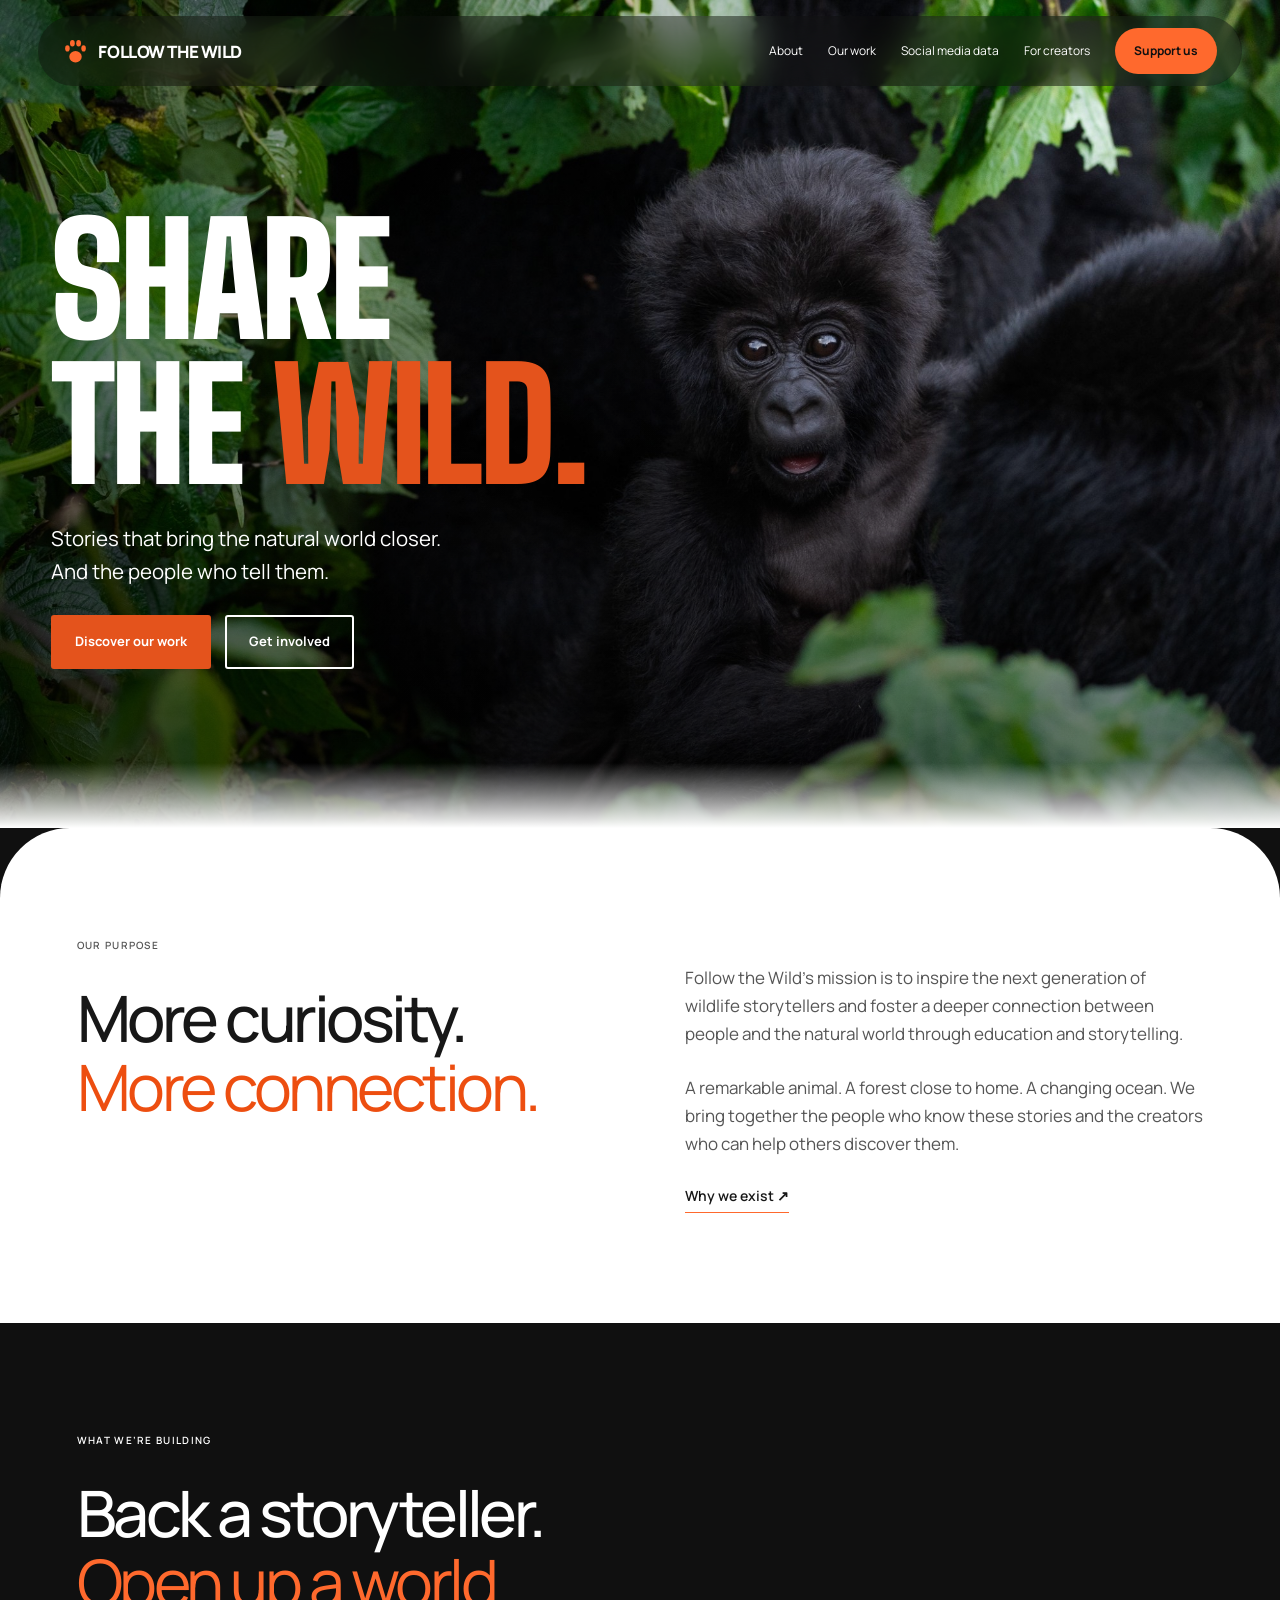
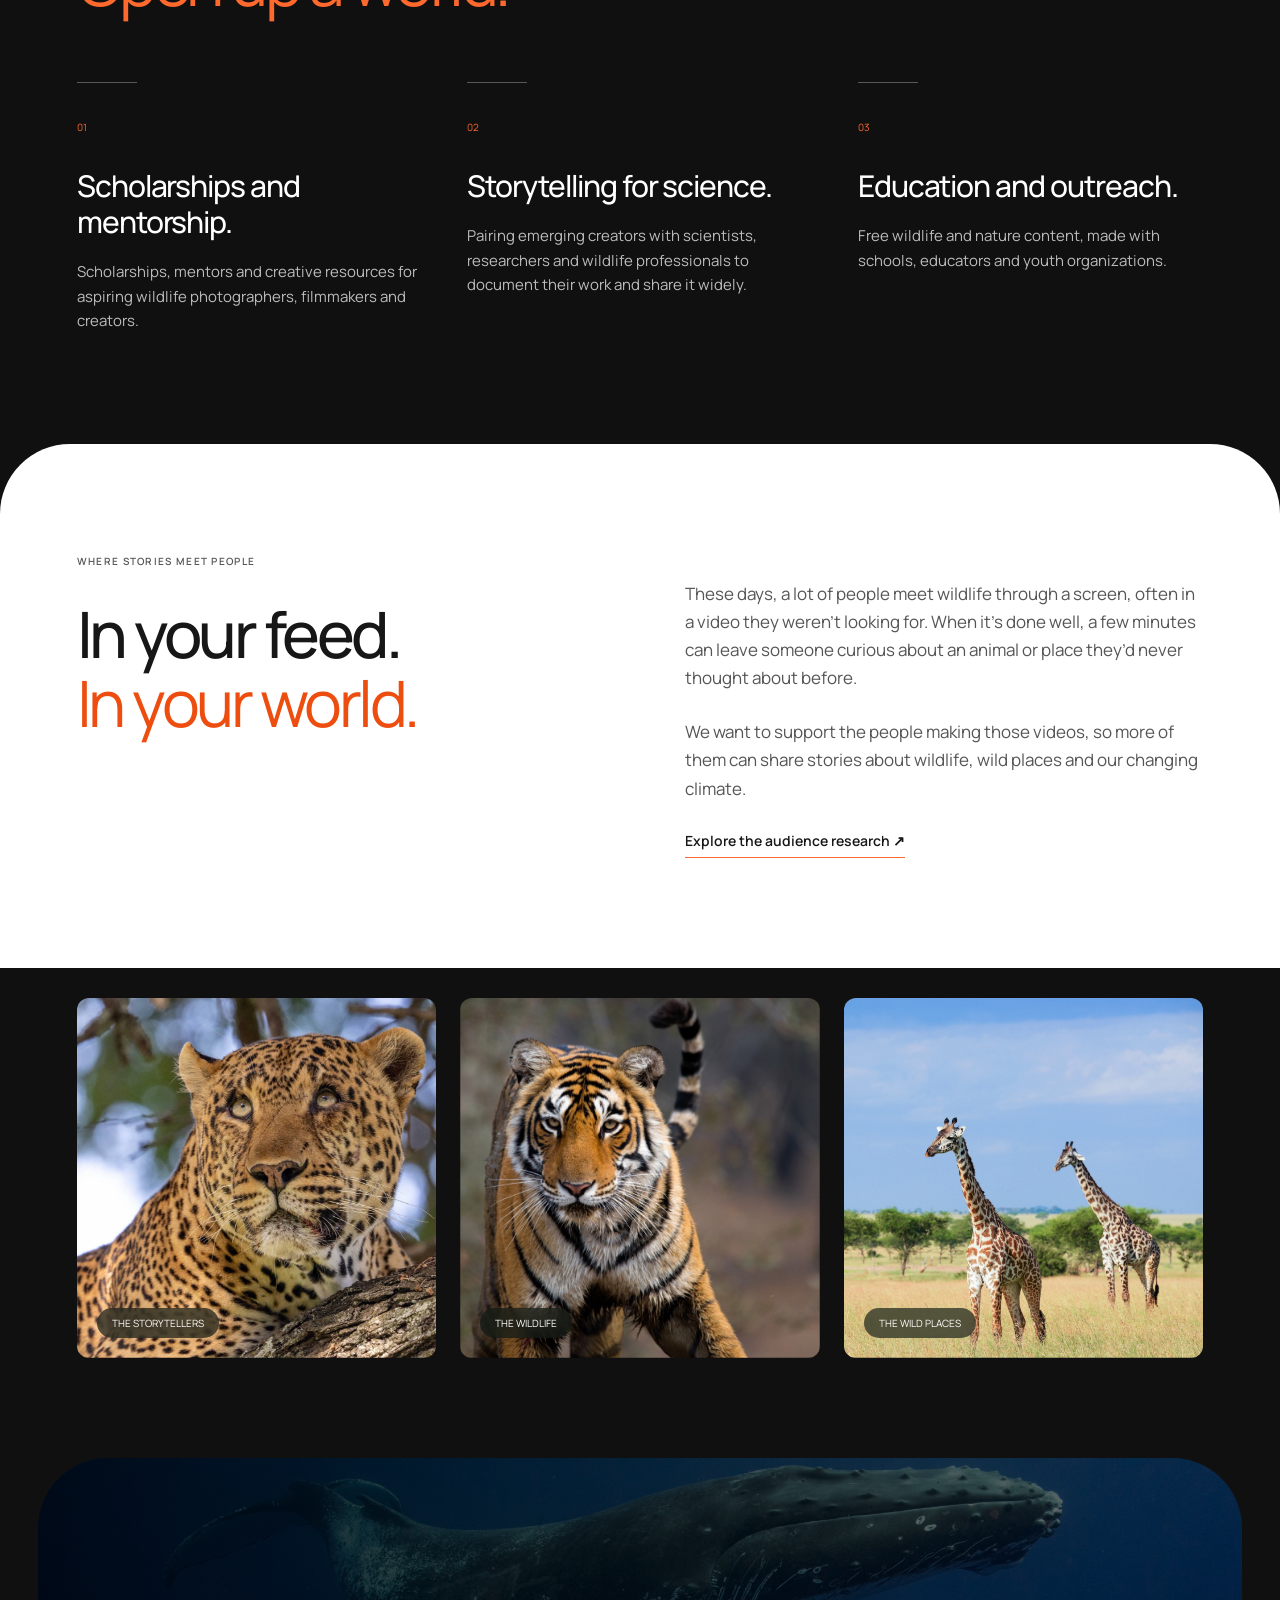
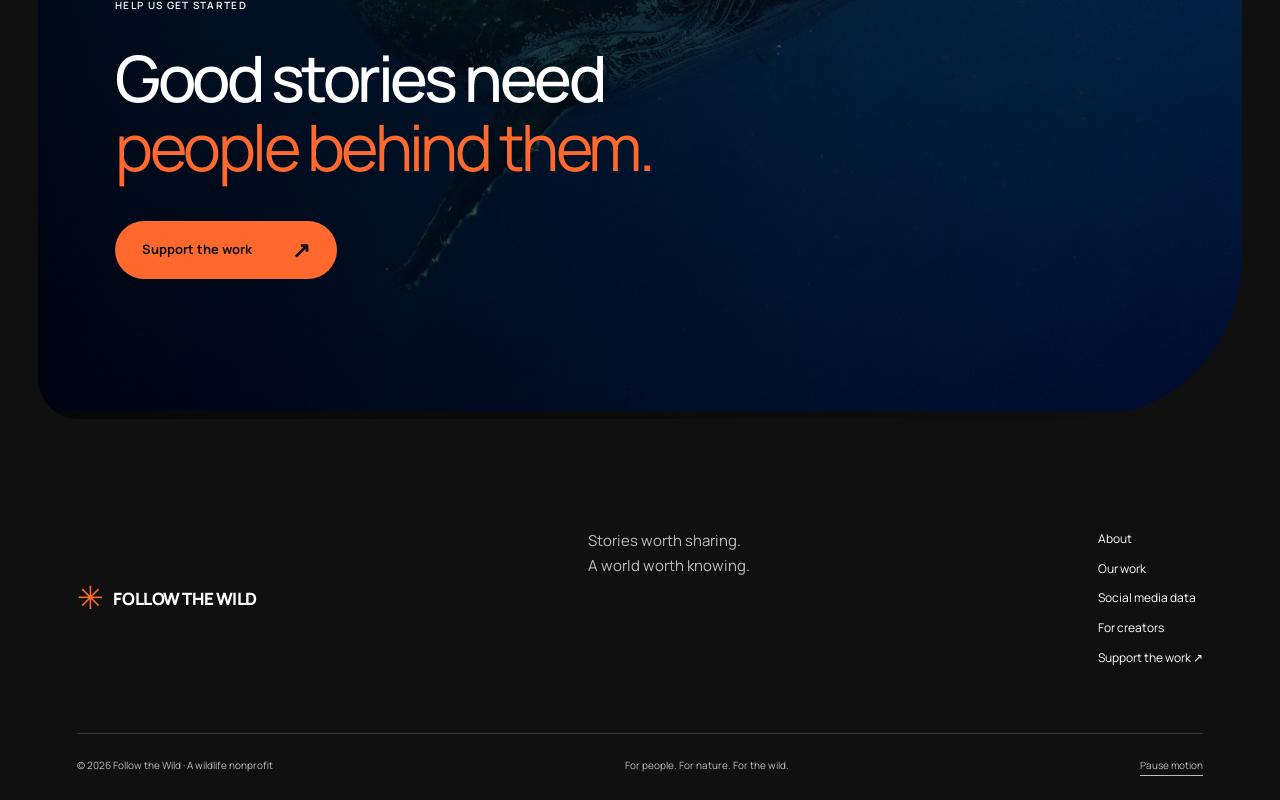
==== index.html @ 8eafb232 "Leopard for The Storytellers on the home page Co-Authored-By: Claude Opus 5.5 <noreply@anthropic.com" ====
<!doctype html>
<html lang="en"><head><meta charset="utf-8"><meta name="viewport" content="width=device-width, initial-scale=1"><title>Wildlife, nature & storytelling · Follow the Wild</title><meta name="description" content="Inspiring the next generation of wildlife storytellers through scholarships, mentorship and free wildlife education."><meta property="og:title" content="Wildlife, nature & storytelling · Follow the Wild"><meta property="og:description" content="Inspiring the next generation of wildlife storytellers through scholarships, mentorship and free wildlife education."><meta property="og:image" content="https://followthewild.org/assets/share.jpg"><meta name="theme-color" content="#101b16"><link rel="canonical" href="https://followthewild.org/"><link rel="preconnect" href="https://fonts.googleapis.com"><link rel="preconnect" href="https://fonts.gstatic.com" crossorigin><link href="https://fonts.googleapis.com/css2?family=Manrope:wght@400;500;600;700;800&display=swap" rel="stylesheet"><link rel="stylesheet" href="assets/site.87edfcbe4a2d.css"><link rel="stylesheet" href="assets/organic.5506cccc4132.css"><script src="assets/site.c8171e35bf1b.js" defer></script><link rel="stylesheet" href="https://fonts.googleapis.com/css2?family=Big+Shoulders+Display:wght@900&display=swap"></head>
<body><a class="skip" href="#main">Skip to content</a><header class="site-nav"><a class="brand" href="index.html?release=20261113-1"><svg class="brand-paw" viewBox="0 0 24 28" aria-hidden="true"><g fill="currentColor"><ellipse cx="12" cy="19" rx="6" ry="5.5"/><ellipse cx="4.2" cy="11" rx="2.2" ry="3"/><ellipse cx="9" cy="6" rx="2.3" ry="3.2"/><ellipse cx="15" cy="6" rx="2.3" ry="3.2"/><ellipse cx="19.8" cy="11" rx="2.2" ry="3"/></g></svg> FOLLOW THE WILD</a><nav aria-label="Main navigation"><a href="about.html?release=20261113-1">About</a><a href="programs.html?release=20261113-1">Our work</a><a href="why-it-matters.html?release=20261113-1">Social media data</a><a class="creator-nav" href="get-involved.html?release=20261113-1">For creators</a><a class="button small" href="support.html?release=20261113-1">Support us</a></nav><button class="menu-toggle" aria-expanded="false" aria-controls="mobile-nav">Menu +</button></header><nav id="mobile-nav" class="mobile-nav" aria-label="Mobile navigation" hidden><a href="about.html?release=20261113-1">About</a><a href="programs.html?release=20261113-1">Our work</a><a href="why-it-matters.html?release=20261113-1">Social media data</a><a href="get-involved.html?release=20261113-1">For creators</a><a href="support.html?release=20261113-1">Support us</a></nav><main id="main"><section class="hero reference-hero"><img class="hero-image" src="assets/photos/baby-gorilla.jpg" alt="A young mountain gorilla looking out from the leaves" fetchpriority="high"><div class="hero-content wrap"><h1 aria-label="Follow the Wild"><span class="verb-slot" aria-hidden="true"><span id="hero-verb">Follow</span></span><span class="wild-word" aria-hidden="true"><span class="hero-the">The</span> Wild.</span></h1><div class="hero-bottom"><p>Stories that bring the natural world closer.<br>And the people who tell them.</p><a class="button" href="programs.html?release=20261113-1">Discover our work</a><a class="button hero-secondary" href="get-involved.html?release=20261113-1">Get involved</a></div></div><div class="hero-index" aria-hidden="true"><span id="verb-number">01</span> / 04</div></section><section class="section light" id="the-idea"><div class="wrap two-col"><div><p class="eyebrow">Our purpose</p><h2 class="reveal">More curiosity.<br><em>More connection.</em></h2></div><div><p class="body-copy">Follow the Wild’s mission is to inspire the next generation of wildlife storytellers and foster a deeper connection between people and the natural world through education and storytelling.</p><p class="body-copy">A remarkable animal. A forest close to home. A changing ocean. We bring together the people who know these stories and the creators who can help others discover them.</p><a class="text-link" href="about.html?release=20261113-1">Why we exist ↗</a></div></div></section><section class="section "><div class="wrap"><p class="eyebrow">What we’re building</p><h2 class="reveal">Back a storyteller.<br><em>Open up a world.</em></h2><div class="steps"><article class="reveal"><span>01</span><h3>Scholarships and mentorship.</h3><p>Scholarships, mentors and creative resources for aspiring wildlife photographers, filmmakers and creators.</p></article><article class="reveal"><span>02</span><h3>Storytelling for science.</h3><p>Pairing emerging creators with scientists, researchers and wildlife professionals to document their work and share it widely.</p></article><article class="reveal"><span>03</span><h3>Education and outreach.</h3><p>Free wildlife and nature content, made with schools, educators and youth organizations.</p></article></div></div></section><section class="section light"><div class="wrap two-col"><div><p class="eyebrow">Where stories meet people</p><h2 class="reveal">In your feed.<br><em>In your world.</em></h2></div><div><p class="body-copy">These days, a lot of people meet wildlife through a screen, often in a video they weren’t looking for. When it’s done well, a few minutes can leave someone curious about an animal or place they’d never thought about before.</p><p class="body-copy">We want to support the people making those videos, so more of them can share stories about wildlife, wild places and our changing climate.</p><a class="text-link" href="why-it-matters.html?release=20261113-1">Explore the audience research ↗</a></div></div></section><section class="photo-strip" aria-label="Stories from the natural world"><figure><img style="object-position:55% 32%" src="assets/photos/leopard-tree.jpg" alt="A leopard resting in a tree, looking up" loading="lazy"><figcaption>THE STORYTELLERS</figcaption></figure><figure><img style="object-position:35% 40%" src="assets/photos/tiger-stare.jpg" alt="A tiger walking straight toward the camera" loading="lazy"><figcaption>THE WILDLIFE</figcaption></figure><figure><img style="object-position:50% 62%" src="assets/photos/giraffes-savanna.jpg" alt="Three giraffes standing in tall savanna grass" loading="lazy"><figcaption>THE WILD PLACES</figcaption></figure></section><section class="closing"><img src="assets/photos/humpback-dive.jpg" alt="A humpback whale beneath the surface" loading="lazy"><div class="wrap"><p class="eyebrow">Help us get started</p><h2 class="reveal">Good stories need<br><em>people behind them.</em></h2><a class="button" href="support.html?release=20261113-1">Support the work <span>↗</span></a></div></section></main><footer><div class="footer-top"><a class="brand" href="index.html?release=20261113-1"><span class="brand-symbol">✳</span> FOLLOW THE WILD</a><p>Stories worth sharing.<br>A world worth knowing.</p><div class="footer-links"><a href="about.html?release=20261113-1">About</a><a href="programs.html?release=20261113-1">Our work</a><a href="why-it-matters.html?release=20261113-1">Social media data</a><a href="get-involved.html?release=20261113-1">For creators</a><a href="support.html?release=20261113-1">Support the work ↗</a></div></div><div class="footer-base"><span>© 2026 Follow the Wild · A wildlife nonprofit</span><span>For people. For nature. For the wild.</span><button id="motion-toggle" aria-pressed="false">Pause motion</button></div></footer></body></html>
---- assets/site.87edfcbe4a2d.css ----
:root{--bg:#101b16;
  --panel:#17271f;
  --ink:#eff0e8;
  --muted:#abb8ad;
  --orange:#ff692d;
  --paper:#e9ede4;
  --dark:#17251c;
  --rule:rgba(225,235,219,.18);
  --display:'Big Shoulders Display',Impact,'Arial Narrow',sans-serif;
  --body:'Public Sans',Arial,sans-serif;
  --mono:'IBM Plex Mono',monospace;
  color-scheme:dark}
*{box-sizing:border-box}
html{scroll-behavior:smooth;
  scroll-padding-top:100px}
body{margin:0;
  background:var(--bg);
  color:var(--ink);
  font:400 16px/1.65 var(--body);
  overflow-x:hidden}
a{color:inherit;
  text-decoration:none}
button,input,textarea{font:inherit}
button,a,input,textarea,summary{-webkit-tap-highlight-color:transparent}
button{cursor:pointer}
button:focus-visible,a:focus-visible,input:focus-visible,textarea:focus-visible,summary:focus-visible{outline:3px solid var(--orange);
  outline-offset:5px}
img{display:block;
  max-width:100%;
  object-fit:cover}
h1,h2,h3,p,figure{margin:0}
h1,h2,h3{font-family:var(--display);
  font-weight:800;
  line-height:.96;
  text-transform:uppercase}
h1{font-size:clamp(72px,9vw,144px);
  letter-spacing:-.025em}
h2{font-size:clamp(46px,5.9vw,88px);
  letter-spacing:-.025em}
h3{font-size:32px;
  line-height:1.05}
em{font-style:normal;
  color:var(--orange)}
[hidden]{display:none!important}
.wrap{width:min(1440px,100%);
  padding:0 6vw;
  margin:auto}
.eyebrow{font:500 11px/1.5 var(--mono);
  text-transform:uppercase;
  letter-spacing:.15em;
  margin-bottom:30px}
.button{display:inline-flex;
  align-items:center;
  justify-content:space-between;
  gap:40px;
  padding:17px 24px;
  background:var(--orange);
  color:#101b16;
  font-size:13px;
  font-weight:700;
  border:1px solid transparent;
  transition:background .2s,transform .2s}
.button:hover{background:#ff8a59;
  transform:translateY(-3px)}
.button span{font-size:22px;
  line-height:1}
.button.small{padding:12px 18px;
  font-size:12px;
  gap:24px}
.text-link{display:inline-block;
  padding-bottom:5px;
  border-bottom:1px solid var(--orange);
  font-weight:600;
  font-size:14px;
  margin-top:26px}
.skip{position:fixed;
  top:-100px;
  left:20px;
  z-index:101;
  padding:12px;
  background:var(--orange);
  color:var(--bg)}
.skip:focus{top:10px}
.site-nav{height:88px;
  padding:0 4vw;
  position:fixed;
  top:0;
  left:0;
  right:0;
  z-index:50;
  display:flex;
  align-items:center;
  justify-content:space-between;
  border-bottom:1px solid rgba(255,255,255,.18);
  transition:background .3s;
  backdrop-filter:blur(6px);
  background:rgba(9,17,12,.25)}
.site-nav.scrolled{background:rgba(16,27,22,.95)}
.brand{display:flex;
  align-items:center;
  gap:10px;
  font:800 24px/1 var(--display);
  letter-spacing:.01em;
  white-space:nowrap}
.brand-symbol{font:40px/1 Arial;
  color:var(--orange)}
.site-nav nav{display:flex;
  align-items:center;
  gap:34px}
.site-nav nav>a:not(.button){font-size:12px}
.site-nav a[aria-current]{color:var(--orange)}
.menu-toggle{display:none;
  color:var(--ink);
  background:none;
  border:1px solid var(--rule);
  padding:9px 14px}
.mobile-nav{position:fixed;
  inset:80px 0 0;
  z-index:49;
  padding:40px 6vw;
  background:var(--bg)}
.mobile-nav a{display:block;
  font:800 40px/1.5 var(--display);
  border-bottom:1px solid var(--rule)}
.hero{height:min(960px,100svh);
  min-height:720px;
  position:relative;
  isolation:isolate;
  background:#142218;
  overflow:hidden}
.hero-image{position:absolute;
  inset:0;
  width:100%;
  height:100%;
  z-index:-3}
.hero .hero-image{object-position:70% 40%;
  animation:kenburns 22s ease-in-out infinite alternate;
  filter:brightness(.75)}
.hero:after,.page-hero:after{content:'';
  position:absolute;
  inset:0;
  z-index:-2;
  background:linear-gradient(90deg,rgba(9,21,14,.88),rgba(9,21,14,.2) 78%),linear-gradient(0deg,rgba(9,21,14,.55),transparent 60%)}
.hero-content{height:100%;
  display:flex;
  flex-direction:column;
  justify-content:flex-end;
  padding-top:140px;
  padding-bottom:32px}
.hero .eyebrow{margin-bottom:16px;
  font-size:10px}
.live-dot{display:inline-block;
  width:6px;
  height:6px;
  border-radius:50%;
  background:var(--orange);
  margin-right:8px;
  box-shadow:0 0 16px var(--orange);
  animation:pulse 2s infinite}
.hero h1{font-size:clamp(88px,13.5vw,210px);
  line-height:.85;
  letter-spacing:-.025em;
  margin:10px 0 34px}
.verb-slot{height:.93em;
  display:block;
  overflow:hidden}
.verb-slot>span{display:inline-block;
  transition:transform .45s cubic-bezier(.7,0,.25,1),opacity .4s;
  transform:translateY(0);
  opacity:1}
.verb-slot>span.out{transform:translateY(-105%);
  opacity:0}
.verb-slot>span.enter{transition:none;
  transform:translateY(105%);
  opacity:0}
.wild-word{display:block;
  color:var(--orange)}
.hero-bottom{display:flex;
  align-items:center;
  justify-content:space-between;
  gap:30px;
  max-width:980px}
.hero-bottom p{font-size:16px;
  line-height:1.6}
.hero-caption{display:flex;
  justify-content:space-between;
  padding-top:38px;
  margin-top:34px;
  border-top:1px solid var(--rule);
  font:10px/1.5 var(--mono);
  letter-spacing:.08em}
.hero-index{position:absolute;
  right:4vw;
  top:50%;
  font:11px var(--mono);
  writing-mode:vertical-rl;
  letter-spacing:.1em}
.hero-index span{color:var(--orange)}
.hero-lines{position:absolute;
  inset:0 4vw;
  border-inline:1px solid rgba(255,255,255,.07);
  z-index:-1;
  pointer-events:none}
.ticker{background:var(--orange);
  color:var(--bg);
  overflow:hidden;
  padding:14px 0;
  font:800 26px/1 var(--display);
  letter-spacing:.03em}
.ticker>div{display:flex;
  width:max-content;
  white-space:pre;
  animation:marquee 45s linear infinite}
.ticker i{font:24px/1 Arial;
  padding:0 32px}
.section{padding:115px 0}
.light{background:var(--paper);
  color:var(--dark)}
.light .eyebrow{color:#61705f}
.light em{color:#b93e0d}
.manifesto h2{max-width:1020px}
.offset-copy{margin:42px 0 0 45%;
  max-width:650px}
.offset-copy p+p{margin-top:20px}
.two-col{display:grid;
  grid-template-columns:1fr 1fr;
  gap:7vw;
  align-items:start}
.body-copy{margin-top:26px;
  max-width:560px;
  color:var(--muted);
  font-size:17px}
.light .body-copy{color:#53634e}
.section-top{display:grid;
  grid-template-columns:1.1fr .9fr;
  gap:8vw;
  align-items:center}
.stat-teaser{border-top:1px solid #bec9b7;
  padding-top:30px}
.stat-teaser strong{font:800 clamp(110px,14vw,200px)/1 var(--display);
  color:#b93e0d}
.stat-teaser .unit{font-size:.5em;
  vertical-align:top}
.stat-teaser p{font-size:20px}
.source-label{display:block;
  font:10px/1.6 var(--mono);
  margin-top:14px;
  opacity:.8}
.network{position:relative;
  aspect-ratio:600/440;
  align-self:center;
  margin:25px -15px}
.network svg{width:100%;
  height:100%}
.network-lines path{fill:none;
  stroke:var(--orange);
  stroke-width:1;
  stroke-dasharray:8 8;
  opacity:.5;
  animation:flow 30s linear infinite}
.orbit{fill:none;
  stroke:var(--rule);
  stroke-dasharray:3 8;
  transform-origin:center;
  animation:spin 75s linear infinite}
.orbit.second{animation-direction:reverse}
.node{position:absolute;
  background:var(--bg);
  border:1px solid #50604c;
  padding:9px 12px;
  font:9px var(--mono);
  letter-spacing:.05em;
  transform:translate(-50%,-50%);
  white-space:nowrap}
.n1{top:20%;
  left:18%}
.n2{top:16%;
  left:80%}
.n3{top:73%;
  left:87%}
.n4{top:77%;
  left:16%}
.node.center{top:50%;
  left:50%;
  width:100px;
  height:100px;
  border-radius:50%;
  display:flex;
  flex-direction:column;
  align-items:center;
  justify-content:center;
  background:var(--orange);
  border:0;
  color:var(--bg);
  font:800 25px/.9 var(--display);
  box-shadow:0 0 70px #ff692d18;
  animation:nodepulse 5s ease-in-out infinite}
.node.center b{font:800 38px/1 var(--display)}
.network-caption{position:absolute;
  bottom:-6%;
  width:100%;
  text-align:center;
  font:10px var(--mono);
  color:var(--muted)}
.photo-strip{display:grid;
  grid-template-columns:1fr 1.3fr 1fr;
  gap:12px;
  padding:0 3vw}
.photo-strip figure{height:420px;
  position:relative;
  overflow:hidden}
.photo-strip img{width:100%;
  height:100%;
  transition:transform 1.2s}
.photo-strip figure:hover img{transform:scale(1.06)}
.photo-strip figcaption{position:absolute;
  bottom:20px;
  left:20px;
  font:10px var(--mono);
  padding:6px 10px;
  background:#101b16a8}
.closing{position:relative;
  isolation:isolate;
  padding:150px 0;
  overflow:hidden}
.closing>img{position:absolute;
  inset:0;
  width:100%;
  height:100%;
  z-index:-2;
  filter:brightness(.45);
  object-position:50% 60%}
.closing:after{content:'';
  position:absolute;
  inset:0;
  background:linear-gradient(90deg,#101b16b0,transparent);
  z-index:-1}
.closing h2{max-width:1000px;
  margin-bottom:40px}
.closing em{color:#ff8757}
.page-hero{position:relative;
  isolation:isolate;
  min-height:650px;
  padding:190px 0 85px;
  overflow:hidden}
.page-hero .hero-image{filter:brightness(.68)}
.page-hero h1{max-width:1100px}
.intro{font-size:19px;
  max-width:590px;
  margin-top:28px;
  color:#e0e6db}
.steps{display:grid;
  grid-template-columns:repeat(3,1fr);
  gap:35px;
  margin-top:65px}
.steps article{border-top:1px solid var(--rule);
  padding-top:24px}
.light .steps article{border-color:#c0cab9}
.steps article>span{font:11px var(--mono);
  color:var(--orange)}
.light .steps article>span{color:#99400e}
.steps h3{margin:30px 0 20px}
.steps p{font-size:15px;
  color:var(--muted)}
.light .steps p{color:#53634e}
.collaboration-list{margin-top:100px}
.collaboration-list article{display:grid;
  grid-template-columns:.2fr 1fr 1fr;
  gap:30px;
  border-top:1px solid var(--rule);
  padding-block:35px;
  align-items:center}
.collaboration-list article>span{font:12px var(--mono);
  color:var(--orange)}
.collaboration-list article p{color:var(--muted);
  font-size:15px}
.join-note{margin-top:35px;
  padding:25px 0;
  border-top:1px solid #bac5b4}
.join-note p{font-size:15px;
  margin-top:10px}
.join-panel{background:#dce3d5;
  padding:35px;
  color:var(--dark)}
.preview-note{font-size:12px;
  margin-top:12px;
  color:#52624a}
.join-panel form{margin-top:25px}
.join-panel label,.join-panel legend{display:block;
  font-size:12px;
  font-weight:600;
  margin-bottom:8px}
.join-panel label>span:not(.chips span),legend span{font-size:10px;
  color:#52624a;
  font-weight:400}
input:not([type=checkbox]),textarea{width:100%;
  background:#eef1e9;
  border:1px solid #b5c1ab;
  border-radius:0;
  padding:12px;
  color:var(--dark);
  margin-bottom:20px;
  font-size:15px}
fieldset{border:0;
  margin:0 0 22px;
  padding:0}
.chips{display:flex;
  flex-wrap:wrap;
  gap:6px}
.chips label{position:relative;
  cursor:pointer;
  margin:0}
.chips input{position:absolute;
  opacity:0}
.chips span{display:block;
  padding:8px 12px;
  border:1px solid #aebba3;
  font-size:11px}
.chips input:checked+span{background:var(--dark);
  color:var(--paper);
  border-color:var(--dark)}
.chips input:focus-visible+span{outline:3px solid var(--orange);
  outline-offset:2px}
#form-status{font-size:13px;
  margin-top:18px}
.faq details{border-top:1px solid var(--rule);
  padding:24px 0}
.faq summary{cursor:pointer;
  font-size:17px;
  list-style:none;
  display:flex;
  justify-content:space-between;
  gap:20px}
.faq summary:after{content:'+';
  color:var(--orange)}
.faq details[open] summary:after{content:'−'}
.faq details p{color:var(--muted);
  font-size:15px;
  padding-top:20px}
.why-hero{padding:190px 0 95px;
  background:radial-gradient(ellipse at 90% 10%,#354329,#101b16 65%);
  position:relative;
  overflow:hidden}
.why-hero h1{max-width:1100px}
.why-hero .intro{max-width:650px}
.why-hero:after{content:'';
  width:500px;
  height:500px;
  border:1px solid #ff692d40;
  border-radius:50%;
  position:absolute;
  right:-180px;
  top:70px;
  box-shadow:0 0 0 80px #ff692d08,0 0 0 160px #ff692d05;
  pointer-events:none}
.chapter{display:flex;
  align-items:center;
  justify-content:space-between;
  border-bottom:1px solid #bfc8b7;
  padding-bottom:20px;
  margin-bottom:45px;
  font:11px var(--mono);
  letter-spacing:.06em}
.chart-layout{display:grid;
  grid-template-columns:.8fr 1.2fr;
  gap:7vw;
  align-items:start}
.chart-layout h2{font-size:clamp(45px,5vw,74px)}
.chart-layout p{margin-top:25px;
  color:#53634e}
.chart-head{font-size:13px;
  font-weight:600;
  margin-bottom:25px}
.chart-sub{font:10px/1.6 var(--mono);
  opacity:.8;
  margin-bottom:28px}
.bar-row{margin-bottom:25px}
.bar-label{display:flex;
  justify-content:space-between;
  align-items:center;
  font-size:13px;
  margin-bottom:8px}
.bar-label b{font:800 26px var(--display)}
.bar-track{background:#cfd8c6;
  height:22px;
  position:relative}
.bar-fill{height:100%;
  width:var(--value);
  background:#bd440f;
  transform-origin:left;
  transition:transform 1.4s cubic-bezier(.16,1,.3,1);
  transition-delay:var(--delay,0s)}
.bar-row:nth-of-type(2) .bar-fill{background:#75806a}
.bar-row:nth-of-type(3) .bar-fill{background:#889779}
.bar-row:nth-of-type(4) .bar-fill{background:#9aaa89}
.chart-axis{display:flex;
  justify-content:space-between;
  font:9px var(--mono);
  margin-top:12px;
  color:#52624a}
.chart-source{border-top:1px solid #bfc8b7;
  padding-top:16px;
  margin-top:24px;
  font:10px/1.8 var(--mono);
  color:#52624a}
.chart-source a{text-decoration:underline;
  text-underline-offset:3px}
.dark-chart .chapter{border-color:var(--rule)}
.dark-chart .chart-layout p{color:var(--muted)}
.line-chart{width:100%;
  height:auto;
  overflow:visible}
.line-chart text{font-family:var(--mono);
  font-size:12px;
  fill:var(--muted)}
.line-chart .value-label{fill:var(--ink);
  font-family:var(--display);
  font-size:28px;
  font-weight:800}
.line-chart .grid{stroke:var(--rule);
  stroke-width:1}
.line-chart .line-path{fill:none;
  stroke:var(--orange);
  stroke-width:4;
  stroke-dasharray:1;
  stroke-dashoffset:0;
  transition:stroke-dashoffset 2s ease}
.line-chart .point{fill:var(--bg);
  stroke:var(--orange);
  stroke-width:3}
.dark-chart .chart-source{color:var(--muted);
  border-color:var(--rule)}
.data-notes{margin-top:40px;
  font-size:12px;
  color:var(--muted)}
.data-notes summary{cursor:pointer;
  color:var(--ink)}
.data-notes table{width:100%;
  border-collapse:collapse;
  margin-top:15px}
.data-notes th,.data-notes td{text-align:left;
  padding:10px 0;
  border-bottom:1px solid var(--rule)}
.evidence-pair{display:grid;
  grid-template-columns:1fr 1fr;
  gap:8vw;
  margin-top:55px}
.evidence-pair article{border-top:1px solid #bfc8b7;
  padding-top:30px}
.evidence-pair strong{font:800 100px/1 var(--display);
  color:#b93e0d}
.evidence-pair h3{font-size:28px;
  margin-top:16px}
.evidence-pair p{font-size:15px;
  color:#53634e;
  margin-top:16px}
.reading{max-width:800px;
  margin:auto}
.reading h2{margin-bottom:30px}
.reading p{color:var(--muted);
  font-size:18px;
  margin-top:20px}
.reading .text-link{color:var(--ink)}
footer{padding:65px 6vw 24px;
  border-top:1px solid var(--rule)}
.footer-top{display:grid;
  grid-template-columns:1fr 1fr auto;
  gap:35px;
  padding-bottom:65px}
.footer-top p{font-size:15px;
  color:var(--muted)}
.footer-links{display:grid;
  gap:10px;
  font-size:12px}
.footer-base{border-top:1px solid var(--rule);
  padding-top:24px;
  display:flex;
  justify-content:space-between;
  gap:20px;
  font:10px var(--mono);
  color:var(--muted)}
#motion-toggle{color:inherit;
  background:none;
  border:0;
  border-bottom:1px solid var(--muted);
  padding:0 0 3px;
  font:inherit}
.motion-on .reveal{opacity:0;
  transform:translateY(35px);
  transition:opacity .8s,transform 1s cubic-bezier(.16,1,.3,1)}
.motion-on .reveal.visible{opacity:1;
  transform:none}
.motion-on .chart:not(.visible) .bar-fill{transform:scaleX(0)}
.motion-on .chart:not(.visible) .line-path{stroke-dashoffset:1}
.motion-paused *{animation-play-state:paused!important;
  transition:none!important}
.motion-paused .reveal{opacity:1!important;
  transform:none!important}
.motion-paused .bar-fill{transform:none!important}
.motion-paused .line-path{stroke-dashoffset:0!important}
@keyframes kenburns{from{transform:scale(1)}
to{transform:scale(1.07)}
}
@keyframes marquee{to{transform:translateX(-50%)}
}
@keyframes pulse{50%{opacity:.5;
  box-shadow:0 0 5px var(--orange)}
}
@keyframes flow{to{stroke-dashoffset:-400}
}
@keyframes spin{to{transform:rotate(360deg)}
}
@keyframes nodepulse{50%{box-shadow:0 0 80px #ff692d40}
}

@media(min-width:1600px){.hero-content{padding-top:160px}
.hero h1{font-size:210px}
.hero{max-height:1100px}
}

@media(max-width:1000px){.site-nav nav{gap:20px}
.brand{font-size:21px}
.wrap{padding-inline:5vw}
.hero h1{font-size:16vw}
.hero{min-height:740px}
.photo-strip figure{height:320px}
.two-col{gap:5vw}
.section{padding:85px 0}
.network .node{font-size:8px}
.node.center{font-size:25px;
  width:80px;
  height:80px}
.n3{left:81%}
.n4{left:20%}
.footer-top{grid-template-columns:1fr 1fr}
.footer-links{grid-column:2;
  grid-row:1/3}
.chart-layout{gap:5vw}
.join-panel{padding:25px}
}

@media(max-width:760px){.site-nav{height:74px;
  padding-inline:5vw}
.site-nav nav{display:none}
.menu-toggle{display:block}
.mobile-nav{top:74px}
.hero{height:90svh;
  min-height:670px;
  max-height:900px}
.hero-content{padding-top:120px;
  padding-bottom:25px}
.hero .hero-image{object-position:65% 50%}
.hero:after{background:linear-gradient(0deg,rgba(9,21,14,.9),rgba(9,21,14,.15) 100%)}
.hero h1{font-size:21vw;
  margin-bottom:30px}
.hero .eyebrow{font-size:9px;
  max-width:250px}
.hero-bottom{display:block}
.hero-bottom p{font-size:14px}
.hero-bottom .button{margin-top:24px}
.hero-caption{padding-top:22px;
  margin-top:28px;
  font-size:8px;
  gap:20px}
.hero-caption>span{max-width:190px}
.hero-index{display:none}
.ticker{font-size:21px}
.ticker i{font-size:20px;
  padding:0 20px}
.section{padding:70px 0}
.eyebrow{font-size:10px;
  margin-bottom:24px}
h2{font-size:clamp(43px,10vw,65px)}
.offset-copy{margin:30px 0 0}
.offset-copy p{font-size:15px}
.two-col,.section-top,.chart-layout{grid-template-columns:1fr;
  gap:40px}
.body-copy{font-size:15px}
.network{margin:10px auto 25px;
  width:100%;
  max-width:540px}
.photo-strip{gap:8px;
  padding:0 5vw;
  grid-template-columns:1fr 1fr}
.photo-strip figure{height:260px}
.photo-strip figure:last-child{display:none}
.photo-strip figcaption{left:10px;
  bottom:10px;
  font-size:8px}
.stat-teaser strong{font-size:135px}
.stat-teaser p{font-size:18px}
.closing{padding:95px 0}
.page-hero{min-height:590px;
  padding:155px 0 65px}
.page-hero h1,.why-hero h1{font-size:clamp(65px,14vw,104px)}
.intro{font-size:16px}
.steps{grid-template-columns:1fr;
  gap:35px;
  margin-top:40px}
.steps h3{margin:18px 0 14px}
.collaboration-list{margin-top:55px}
.collaboration-list article{grid-template-columns:30px 1fr;
  gap:15px}
.collaboration-list article p{grid-column:2}
.footer-top{grid-template-columns:1fr;
  gap:25px;
  padding-bottom:35px}
.footer-links{grid-column:1;
  grid-row:auto;
  display:flex;
  flex-wrap:wrap;
  gap:20px}
.footer-base{flex-wrap:wrap;
  font-size:9px}
.footer-base>span:nth-child(2){display:none}
.why-hero{padding:155px 0 70px}
.why-hero:after{opacity:.3}
.chapter{font-size:9px;
  gap:20px}
.chart-layout h2{font-size:48px}
.evidence-pair{grid-template-columns:1fr;
  gap:45px}
.evidence-pair strong{font-size:100px}
.reading p{font-size:16px}
.join-panel{padding:24px}
.line-chart .value-label{font-size:24px}
.line-chart text{font-size:12px}
}

@media(prefers-reduced-motion:reduce){html{scroll-behavior:auto}
*,*:before,*:after{animation:none!important;
  transition:none!important}
.reveal{opacity:1!important;
  transform:none!important}
.bar-fill{transform:none!important}
.line-path{stroke-dashoffset:0!important}
}

.replay{display:inline-block;
  background:none;
  color:inherit;
  border:0;
  border-bottom:1px solid currentColor;
  font:10px var(--mono);
  padding:6px 0;
  margin-top:20px;
  opacity:.8}
.reading p.method-note{font-size:11px;
  color:var(--muted);
  border-top:1px solid var(--rule);
  margin-top:40px;
  padding-top:20px}

.network-caption{left:0}
.two-col>* ,.section-top>*,.chart-layout>*{min-width:0}
.chart-head{font-family:var(--body);
  font-size:14px;
  line-height:1.5;
  text-transform:none;
  letter-spacing:0}
.network{min-width:0}

@media(max-width:760px){.line-chart text{font-size:17px}
.line-chart .value-label{font-size:30px}
}
/* Creator-platform focus and the local donation demonstration. */
.platform-statement {padding:22px 6vw; display:flex; align-items:center; gap:35px; border-bottom:1px solid var(--rule);}
.platform-statement>span {font:10px var(--mono); color:var(--orange); letter-spacing:.12em; flex:none;}
.platform-statement p {font-size:15px;}
.mobile-break {display:none;}
.concepts {background:#17271f;}
.concept-intro {font-size:16px; max-width:440px; color:var(--muted);}
.concept-grid {display:grid; grid-template-columns:repeat(3,minmax(0,1fr)); gap:22px; margin-top:50px;}
.concept-card {border:1px solid var(--rule); background:var(--bg);}
.concept-image {height:260px; position:relative; overflow:hidden;}
.concept-image img {width:100%; height:100%; transition:transform 1s;}
.concept-card:hover img {transform:scale(1.06);}
.format-tag {position:absolute; left:15px; bottom:15px; font:10px var(--mono); background:var(--orange); color:var(--bg); padding:8px 12px;}
.concept-copy {padding:28px;}
.concept-copy .eyebrow {font-size:9px; color:var(--muted); margin-bottom:20px;}
.concept-copy h3 {font-size:32px; line-height:1.05;}
.concept-copy>p:last-child {font-size:14px; color:var(--muted); margin-top:22px;}
.funding-band {background:var(--paper); color:var(--dark); padding:85px 0; border-top:1px solid #bac5b4;}
.funding-inner {display:grid; grid-template-columns:1fr auto; gap:60px; align-items:center;}
.funding-inner h2 {font-size:clamp(44px,5vw,74px);}
.funding-inner em {color:#b93e0d;}
.funding-inner p:not(.eyebrow) {max-width:630px; color:#53634e; margin-top:25px; font-size:16px;}
.funding-action {display:grid; gap:14px; min-width:220px;}
.funding-action>span {font:10px var(--mono); color:#53634e;}
.interest-intro {font-size:13px; margin-top:16px; color:#46563f;}
.donation-layout {display:grid; grid-template-columns:1.1fr 1fr; gap:8vw; align-items:start;}
.donation-card {padding:36px; background:var(--dark); color:var(--ink); border:1px solid #40513a;}
.donation-card-top {display:flex; align-items:center; justify-content:space-between; gap:20px; margin-bottom:30px;}
.donation-card-top .eyebrow {color:var(--muted); margin:0;}
.demo-badge {font:9px var(--mono); letter-spacing:.08em; color:var(--orange); border:1px solid #ff692d66; padding:6px 9px;}
.donation-card h3 {font-size:42px;}
.donation-card>p {font-size:14px; color:var(--muted); margin:18px 0 28px;}
.donation-card legend {font-size:12px; margin-bottom:14px;}
.donation-card legend span {color:var(--muted); margin-left:7px;}
.donation-amounts {display:grid; grid-template-columns:repeat(4,1fr); gap:8px;}
.donation-amounts label {position:relative; cursor:pointer;}
.donation-amounts input {position:absolute; opacity:0;}
.donation-amounts span {display:block; padding:13px 8px; border:1px solid #697661; text-align:center; font-size:16px; font-weight:600; transition:background .2s,color .2s;}
.donation-amounts input:checked+span {background:var(--orange); color:var(--bg); border-color:var(--orange);}
.donation-amounts input:focus-visible+span {outline:3px solid var(--orange); outline-offset:3px;}
.custom-option {grid-column:1/-1;}
.custom-option span {font-size:12px;}
#custom-amount-wrap>label {display:block; font-size:12px; margin-bottom:8px;}
#custom-amount {background:#21341f; border-color:#697661; color:var(--ink);}
#custom-amount::placeholder {color:#a2b19a;}
.donation-submit {width:100%; margin-top:5px;}
.donation-submit #donate-label {font-size:14px;}
.donation-disclosure {font-size:11px; color:var(--muted); line-height:1.7; margin-top:16px;}
#donation-status {font-size:12px; margin-top:10px;}
.funding-stage {max-width:750px; border-top:1px solid var(--rule); margin-top:55px; padding-top:25px; font-size:13px; color:var(--muted);}
#donation-dialog {width:min(520px,calc(100% - 36px)); max-height:90svh; padding:40px; border:1px solid #697661; background:var(--bg); color:var(--ink);}
#donation-dialog::backdrop {background:#020a05cc; backdrop-filter:blur(8px);}
#donation-dialog h2 {font-size:60px; margin-top:30px;}
#donation-preview-amount {font-size:22px; margin:25px 0 15px;}
#donation-dialog-description {font-size:14px; color:var(--muted);}
#close-donation {margin-top:28px;}
.button:disabled {cursor:not-allowed; opacity:.6; transform:none;}
@media(min-width:761px) and (max-width:1050px) {.site-nav nav{gap:15px;} .site-nav .brand{font-size:19px;} .site-nav .button.small{padding:10px 14px; gap:15px;} .concept-copy{padding:22px;} .concept-image{height:220px;}}
@media(max-width:760px) {
.platform-statement {display:block; padding-block:22px;}
.platform-statement p {font-size:14px; margin-top:8px;}
.mobile-break {display:block;}
.concept-grid {grid-template-columns:1fr; gap:26px; margin-top:32px;}
.concept-image {height:240px;}
.concept-copy {padding:25px;}
.concept-intro {font-size:15px;}
.funding-inner {grid-template-columns:1fr; gap:30px;}
.funding-band {padding:65px 0;}
.funding-action {justify-self:start;}
.donation-layout {grid-template-columns:1fr; gap:40px;}
.donation-card {padding:26px;}
.donation-amounts {gap:6px;}
.donation-amounts span {font-size:14px; padding-inline:6px;}
.custom-option span {font-size:12px;}
#donation-dialog {padding:28px;}
#donation-dialog h2 {font-size:50px;}
}
@media(max-width:760px) {.page-hero h1{font-size:clamp(52px,14vw,104px);}}
---- assets/organic.5506cccc4132.css ----
/* Soft forms, editorial typography and motion inspired by currents. */
:root{--bg:#14251f;--panel:#20382e;--ink:#f4f2e9;--muted:#b9c7bb;--orange:#d7a17d;--paper:#eeeee3;--dark:#233b30;--display:'Manrope',Arial,sans-serif;--body:'Manrope',Arial,sans-serif;--mono:'Manrope',Arial,sans-serif;--ease:cubic-bezier(.16,1,.3,1)}
h1,h2,h3{text-transform:none;font-weight:500;line-height:1.08;letter-spacing:-.055em}
h1{font-size:clamp(58px,7vw,112px)}h2{font-size:clamp(40px,5vw,76px)}h3{font-size:30px;letter-spacing:-.035em}
em{font-weight:400}.light em,.funding-inner em{color:#886047}
.eyebrow{letter-spacing:.13em;font-size:10px;font-weight:600}.brand{font-size:17px;letter-spacing:-.025em}.brand-symbol{font-size:32px}
.site-nav{border:0;inset:16px 3vw auto;height:70px;border-radius:100px;background:#14251f35;backdrop-filter:blur(18px);padding:0 25px;transition:background .5s,box-shadow .5s}
.site-nav.scrolled{background:#14251feb;box-shadow:0 8px 30px #08130d22}.site-nav nav{gap:25px}.button{border-radius:100px;padding:17px 26px;transition:background .5s,transform .6s var(--ease),box-shadow .6s}
.button:hover{background:#e3bc9e;transform:translateY(-4px);box-shadow:0 12px 30px #071e1720}.text-link{transition:letter-spacing .5s,border-color .5s}.text-link:hover{letter-spacing:.025em}.menu-toggle{border-radius:30px}
.hero{height:92svh;min-height:690px;max-height:1000px;border-radius:0 0 7vw 7vw}.hero-content{padding-bottom:45px;padding-top:145px;justify-content:center}.hero h1{font-size:clamp(88px,11.5vw,175px);line-height:1.05;letter-spacing:-.075em;margin:14px 0 30px;font-weight:500}.hero .eyebrow{margin-bottom:10px}.hero-caption{margin-top:35px;border:0}.hero-lines,.hero-index{display:none}.hero-bottom{max-width:900px}.hero-bottom p{font-size:17px}.wild-word{color:#e1b494}.hero:after{background:linear-gradient(90deg,#102019d9,#10201922 95%),linear-gradient(0deg,#10201955,transparent)}
.verb-slot{position:relative;height:1.12em;overflow:visible;perspective:900px}.verb-slot>span{transition:none;position:absolute;left:0;top:0;white-space:nowrap}.verb-letter{display:inline-block;transform-origin:50% 80%;will-change:transform,opacity}.verb-ghost{pointer-events:none}.hero .hero-image{animation:none;transform:scale(1.08) translateY(var(--drift,0px))}
.section{padding:110px 0;position:relative}.section.light{border-radius:70px 70px 0 0}.section.light+.section.light{border-radius:0}.audience-opening{margin-top:28px;padding:75px 0 30px!important}.audience-intro{max-width:650px;margin-top:25px;font-size:18px;color:#526452}.audience-opening+#home-daily{padding-top:35px}.audience-link{padding-top:0;padding-bottom:65px}.audience-link .text-link{margin-top:0}.chart-layout{gap:7vw}.chart-layout h2{font-size:clamp(38px,4.2vw,63px)}.chart-layout>div:first-child{position:sticky;top:130px}.chart-layout>div:last-child{border-radius:38px;padding:34px;background:#fff8;box-shadow:0 20px 70px #31433209}.dark-chart .chart-layout>div:last-child{background:#ffffff06;box-shadow:none}.chart-head{letter-spacing:0;font-weight:600}.chart-sub{font-size:11px}.bar-track{border-radius:30px;height:16px;background:#dae0d2;overflow:hidden}.bar-fill{border-radius:30px;background:#aa795c;transition:transform 1.8s var(--ease)}.bar-label b{font-size:25px;font-weight:500}.chart-source{font-size:11px;line-height:1.75}.line-chart .line-path{transition:stroke-dashoffset 2.4s var(--ease);stroke-linecap:round}.line-chart .value-label{font-size:25px;font-weight:500}.line-chart .point{transition:opacity .8s 1s}.motion-on .chart:not(.visible) .point{opacity:0}.chapter{border:0;padding-bottom:0;font-size:10px;opacity:.75}.dark-chart{overflow:hidden}.dark-chart:before{content:'';position:absolute;width:55vw;height:55vw;border-radius:43% 57% 64% 36%;border:1px solid #e2c8a316;right:-20vw;top:0;transform:rotate(var(--turn,0deg));pointer-events:none}
.photo-strip{gap:28px;padding:30px 6vw 75px;align-items:center}.photo-strip figure{border-radius:48% 48% 40px 40px;height:460px;transform:translateY(var(--drift,0px))}.photo-strip figure:nth-child(2){border-radius:40px 40px 48% 48%;height:540px}.photo-strip img{transform:scale(1.08)}.photo-strip figcaption{border-radius:20px;padding:8px 15px;backdrop-filter:blur(10px)}
.concepts{background:var(--bg)}.concept-grid{gap:35px;align-items:start}.concept-card{border:0;background:transparent}.concept-card:nth-child(2){margin-top:65px}.concept-card:nth-child(3){margin-top:125px}.concept-image{height:330px;border-radius:45% 45% 30px 30px}.concept-card:nth-child(2) .concept-image{border-radius:35px 35px 45% 45%}.concept-card:nth-child(3) .concept-image{border-radius:45% 35px 35px 35px}.concept-copy{padding:28px 0}.concept-copy h3{font-size:28px;line-height:1.15}.format-tag{border-radius:30px;background:#f3eddfdf;color:#233b30;font-size:9px;left:20px;bottom:22px}.concept-copy .eyebrow{line-height:1.7}
.steps{gap:45px}.steps article{border:0;position:relative;padding-top:30px}.steps article:before{content:'';position:absolute;width:60px;height:1px;top:0;background:currentColor;opacity:.3;transform-origin:left;transition:transform 1.3s var(--ease)}.motion-on .steps article:not(.visible):before{transform:scaleX(0)}.steps h3{font-size:30px;line-height:1.2}.steps article>span{font-size:10px}.collaboration-list article{border-color:#ecf1e718;border-radius:35px;padding-inline:24px;transition:background .5s}.collaboration-list article:hover{background:#ffffff06}
.network .node{border-radius:40px;border-color:#c2cfb333;padding:13px 18px;background:#23392fe8;font-size:9px}.network .center{background:#d7b799;color:var(--bg);width:110px;height:110px;border-radius:44% 56% 52% 48%;animation:seed 10s ease-in-out infinite;font-size:19px;box-shadow:none}.node.center b{font-size:29px}.network-lines path{stroke:#c1cbb0;stroke-width:1.3;stroke-dasharray:700;stroke-dashoffset:700;animation:none;transition:stroke-dashoffset 3s var(--ease)}.network.visible .network-lines path{stroke-dashoffset:0}.orbit{stroke-dasharray:none;stroke:#c2cfb315;animation:none}.network-caption{font-size:11px}.n3{left:83%}.n4{left:19%}
.closing{margin:25px 3vw;border-radius:70px 70px 160px 40px;padding:140px 0}.closing>img{height:115%;top:-7%;transform:translateY(var(--drift,0px)) scale(1.04)}.closing em{color:#ddbc9e}.page-hero{margin:0 0 25px;border-radius:0 0 9vw 9vw;min-height:640px;padding-top:185px}.page-hero .hero-image{transform:translateY(var(--drift,0px)) scale(1.12)}.page-hero h1{font-size:clamp(55px,6.7vw,104px)}.why-hero{border-radius:0 0 9vw 9vw;background:radial-gradient(ellipse at 80% 80%,#365041,#14251f 75%)}.why-hero:after{border-color:#d7b79925;box-shadow:0 0 0 80px #d7b79907,0 0 0 160px #d7b79904}.funding-band{border:0;border-radius:70px 140px 0 0}.funding-inner h2{font-size:clamp(40px,4.7vw,70px)}.join-panel,.donation-card{border-radius:40px;border:0}.join-panel{background:#e0e6d9}input:not([type=checkbox]),textarea{border-radius:15px}.chips span,.donation-amounts span,.demo-badge{border-radius:30px}.donation-card h3{font-size:36px;line-height:1.15}#donation-dialog{border-radius:38px}#donation-dialog h2{font-size:50px}.evidence-pair strong{color:#946849;font-weight:500}.faq details p{animation:unfold .6s var(--ease)}.mobile-nav{border-radius:30px 30px 0 0;animation:unfold .6s var(--ease)}.mobile-nav a{font-size:32px;font-weight:500}.footer-top{padding-top:20px}footer{border:0}.motion-on .reveal{transform:translateY(55px) rotate(1.2deg);opacity:0;filter:blur(5px);transition:opacity 1.2s,transform 1.5s var(--ease),filter 1.2s;transition-delay:var(--stagger,0ms)}.motion-on .reveal.visible{opacity:1;transform:none;filter:none}.motion-on .image-reveal{clip-path:inset(9% 5% 9% 5% round 100px);transition:clip-path 1.6s var(--ease)}.motion-on .image-reveal.visible{clip-path:inset(0 round 0)}
@keyframes seed{50%{border-radius:55% 45% 40% 60%;transform:translate(-50%,-50%) rotate(5deg)}}@keyframes unfold{from{opacity:0;transform:translateY(15px)}to{opacity:1;transform:none}}
@media(max-width:1050px){.site-nav nav{gap:15px}.site-nav .brand{font-size:14px}.brand-symbol{font-size:27px}.concept-image{height:260px}.photo-strip figure{height:350px}.photo-strip figure:nth-child(2){height:420px}}
@media(max-width:760px){.site-nav{inset:10px 3vw auto;height:62px;padding:0 17px}.site-nav .brand{font-size:15px}.mobile-nav{top:82px}.hero{min-height:650px;height:90svh;border-radius:0 0 40px 40px}.hero-content{padding-top:105px;padding-bottom:35px}.hero h1{font-size:18vw;letter-spacing:-.065em;margin:15px 0 28px}.hero .eyebrow{max-width:290px;font-size:9px}.hero-bottom p{font-size:14px}.hero-caption{margin-top:25px}.hero .hero-image{object-position:62% 50%}.section{padding:70px 0}.section.light{border-radius:38px 38px 0 0}.audience-opening{padding-top:50px!important;margin-top:15px}.audience-intro{font-size:16px}h2{font-size:clamp(36px,8.8vw,55px)}.chart-layout h2{font-size:40px}.chart-layout>div:first-child{position:static}.chart-layout>div:last-child{padding:23px;border-radius:26px}.chart-source{font-size:10px}.chart-sub{font-size:10px}.chart-layout{gap:30px}.concept-grid{gap:30px}.concept-card:nth-child(n){margin-top:0}.concept-image{height:330px}.concept-copy{padding:24px 5px}.photo-strip{gap:15px;padding-bottom:35px}.photo-strip figure{height:260px;border-radius:90px 90px 25px 25px}.photo-strip figure:nth-child(2){height:310px;border-radius:25px 25px 90px 90px}.photo-strip figcaption{font-size:7px;left:8px;padding:6px 9px}.page-hero{min-height:550px;padding-top:155px}.page-hero h1,.why-hero h1{font-size:clamp(45px,10.5vw,73px)}.page-hero .intro{font-size:15px}.closing{padding:85px 0;border-radius:38px 38px 85px 30px}.funding-band{border-radius:40px 70px 0 0}.funding-inner h2{font-size:38px}.network .node{font-size:7px;padding:10px}.network .center{width:85px;height:85px;font-size:16px}.node.center b{font-size:25px}.join-panel,.donation-card{border-radius:28px}.donation-card h3{font-size:32px}.brand{font-size:16px}.footer-base{font-size:9px}.motion-on .reveal{transform:translateY(35px);filter:blur(3px)}}
.motion-paused .image-reveal{clip-path:none!important}.motion-paused .reveal{filter:none!important}.motion-paused .network-lines path{stroke-dashoffset:0}.motion-paused .point{opacity:1!important}.motion-paused [data-drift]{--drift:0px!important}
@media(prefers-reduced-motion:reduce){.image-reveal{clip-path:none!important}.reveal{filter:none!important}.network-lines path{stroke-dashoffset:0}.point{opacity:1!important}[data-drift]{--drift:0px!important}}
/* Native page transitions are progressive enhancement for supporting browsers. */
@view-transition{navigation:auto}
::view-transition-old(root){animation:page-out .45s ease both}
::view-transition-new(root){animation:page-in .8s var(--ease) both}
@keyframes page-out{to{opacity:0;transform:scale(.985);filter:blur(3px)}}
@keyframes page-in{from{opacity:0;transform:translateY(28px);clip-path:inset(3% 1% 0 round 45px)}to{opacity:1;transform:none;clip-path:inset(0 round 0)}}
html.motion-paused::view-transition-old(root),html.motion-paused::view-transition-new(root){animation:none}
@media(prefers-reduced-motion:reduce){::view-transition-old(root),::view-transition-new(root){animation:none}}

.network-lines path{stroke-dashoffset:0}
.motion-on .network:not(.visible) .network-lines path{stroke-dashoffset:700}
.motion-paused .network-lines path{stroke-dashoffset:0!important}
/* Noticeable, repeatable motion: each data scene arrives and departs. */
.hero-sequence{display:flex;gap:8px;align-items:center;margin:-8px 0 24px;flex-wrap:wrap}
.hero-sequence button{background:#12271c88;border:1px solid #f1eed740;border-radius:30px;color:#f4f2e9;padding:7px 15px;font-size:12px;transition:background .4s,color .4s,transform .4s}
.hero-sequence button[aria-pressed=true]:not(.hero-motion-toggle){background:#e1b494;color:#17251c;transform:translateY(-3px)}
.hero-sequence .hero-motion-toggle{border-color:transparent;background:none;font-size:10px;text-decoration:underline;text-underline-offset:4px}
.hero .verb-slot{perspective:650px}.verb-letter{backface-visibility:hidden}.hero h1{margin-bottom:26px}
.wild-trail{position:fixed;right:12px;top:17vh;bottom:5vh;width:66px;z-index:40;display:flex;flex-direction:column;justify-content:space-between;pointer-events:none;color:#d7a17d}
.wild-trail span{width:43px;height:49px;display:block;opacity:.16;transform:translateX(0) rotate(-18deg) scale(.7);transition:opacity .45s,transform .55s cubic-bezier(.2,1.7,.4,1),filter .5s}
.wild-trail span:nth-child(even){align-self:flex-end;transform:translateX(0) rotate(18deg) scale(.7)}
.wild-trail svg{width:100%;height:100%;fill:currentColor;filter:drop-shadow(0 1px 2px #17302655)}
.wild-trail span.stepped{opacity:.65;transform:rotate(-18deg) scale(1)}.wild-trail span.stepped:nth-child(even){transform:rotate(18deg) scale(1)}
.wild-trail span.current-step{opacity:1;transform:rotate(-18deg) scale(1.22);filter:drop-shadow(0 0 10px #d7a17d55)}.wild-trail span.current-step:nth-child(even){transform:rotate(18deg) scale(1.22)}
.wrap{padding-right:max(7vw,90px)}
.chart{perspective:900px}.bar-row{transform-origin:15% 50%;transition:transform 1s cubic-bezier(.18,1.15,.35,1),opacity .7s;transition-delay:var(--row-delay,0ms)}
.motion-on .chart:not(.visible) .bar-row{opacity:0;transform:translate3d(0,-95px,-80px) rotate(-7deg)}
.motion-on .chart.exited .bar-row{opacity:0;transform:translate3d(35px,110px,0) rotate(12deg);transition-duration:.65s}
.motion-on .chart.visible .bar-row{opacity:1;transform:translate3d(0,0,0) rotate(0deg)}
.bar-fill{transition-duration:1.7s;transition-delay:calc(var(--delay,0s) + .2s)}
.line-chart{transition:transform 1.2s var(--ease),opacity .8s;transform-origin:center bottom}
.motion-on .chart:not(.visible) .line-chart{opacity:0;transform:translateY(80px) rotateX(25deg) scale(.9)}
.motion-on .chart.exited .line-chart{transform:translateY(100px) rotate(6deg) scale(.92)}
.motion-on .chart.visible .line-chart{opacity:1;transform:none}.line-chart .point{transform-box:fill-box;transform-origin:center;transition:transform .8s var(--ease) 1s,opacity .8s 1s}.motion-on .chart:not(.visible) .point{transform:scale(0)}
.evidence-pair article{position:relative;isolation:isolate;padding:40px 30px;border:0;border-radius:45px;background:#fff6;overflow:hidden;transition:transform 1.1s var(--ease),opacity .8s}
.evidence-pair article:before{content:'';position:absolute;z-index:-1;right:-75px;top:-75px;width:260px;height:260px;border:28px solid #9baa8a25;border-radius:50%;transform:scale(.25);transition:transform 1.8s var(--ease)}
.evidence-pair.visible article:before{transform:scale(1.2)}
.motion-on .evidence-pair:not(.visible) article{opacity:0;transform:translateY(-90px) rotate(-5deg)}
.motion-on .evidence-pair.exited article{transform:translateY(90px) rotate(7deg)}
.motion-on .evidence-pair.visible article{opacity:1;transform:none}
.network.visible .orbit{animation:breathing-orbit 7s ease-in-out infinite}.network.visible .orbit.second{animation-delay:-3.5s}.network.visible .n1,.network.visible .n3{animation:node-float 5s ease-in-out infinite}.network.visible .n2,.network.visible .n4{animation:node-float 5s ease-in-out -2.5s infinite}
@keyframes breathing-orbit{50%{transform:scale(1.08);opacity:.45}}
@keyframes node-float{50%{transform:translate(-50%,calc(-50% - 12px)) rotate(3deg)}}
@media(max-width:1050px){.site-nav nav{gap:12px}.site-nav nav>a:not(.button){font-size:11px}}
@media(max-width:760px){.wrap{padding-right:44px}.wild-trail{right:4px;width:31px;top:20vh;bottom:9vh}.wild-trail span{width:25px;height:29px}.hero .wrap{padding-right:38px}.hero h1{font-size:18vw}.hero-sequence{gap:5px;margin:0 0 22px}.hero-sequence button{font-size:10px;padding:5px 10px}.hero-sequence .hero-motion-toggle{font-size:9px}.hero-content{padding-top:105px}.hero-caption{margin-top:18px;padding-top:12px}.hero-bottom .button{margin-top:18px}.chart-layout>div:last-child{padding:20px 15px}.evidence-pair article{padding:28px 20px}.chart-source{overflow-wrap:anywhere}.evidence-pair strong{font-size:85px}}
.motion-paused .bar-row,.motion-paused .chart .line-chart,.motion-paused .evidence-pair article{opacity:1!important;transform:none!important}
.motion-paused .wild-trail span{opacity:.4;transform:rotate(-18deg)}.motion-paused .wild-trail span:nth-child(even){transform:rotate(18deg)}
@media(prefers-reduced-motion:reduce){.bar-row,.chart .line-chart,.evidence-pair article{opacity:1!important;transform:none!important}.wild-trail span{opacity:.4;transform:none!important}}

/* Restored orange accents and restrained left-side reading line. */
:root{--orange:#ff692d}
.wild-word,.closing em{color:var(--orange)}
.light em,.funding-inner em,.evidence-pair strong{color:#b93e0d}
.button:hover{background:#ff8a59}
.bar-fill{background:#bd440f}
.network .center{background:var(--orange)}
.wrap{padding-right:6vw}
.reading-progress{position:fixed;left:19px;top:120px;bottom:40px;width:2px;background:#a8b4a830;z-index:40;pointer-events:none;border-radius:4px;overflow:hidden}
.reading-progress span{display:block;width:100%;height:100%;background:var(--orange);transform:scaleY(0);transform-origin:top}
@media(max-width:760px){.wrap,.hero .wrap{padding-right:5vw}.reading-progress{left:6px;top:100px;bottom:28px;width:2px}.hero-caption{margin-top:25px;padding-top:22px}}
/* Orange, white and charcoal. No tinted page backgrounds. */
:root{--bg:#101010;--panel:#1b1b1b;--ink:#fff;--muted:#bcbcbc;--orange:#ff692d;--paper:#fff;--dark:#171717;--rule:#ffffff29}
body{background:#101010}.hero{background:#151515}.site-nav{background:#10101065}.site-nav.scrolled{background:#101010f2}.hero:after,.page-hero:after{background:linear-gradient(90deg,#000b,#0002 90%),linear-gradient(0deg,#0006,transparent 70%)}
.hero h1 .wild-word,.closing em{color:var(--orange)}.button{color:#101010}.light em,.funding-inner em,.evidence-pair strong{color:#bf3c09}.light .eyebrow,.light .body-copy,.chart-layout p,.chart-axis,.chart-source,.preview-note,.interest-intro,.join-panel label>span:not(.chips span),legend span,.funding-inner p:not(.eyebrow),.funding-action>span,.evidence-pair p,.light .steps p,.audience-intro{color:#555}
.light,.funding-band{background:#fff}.join-panel{background:#f1f1f1}.concepts{background:#101010}.concept-card{background:transparent}.chart-layout>div:last-child,.evidence-pair article{background:#f5f5f5;box-shadow:none}.dark-chart .chart-layout>div:last-child{background:#1b1b1b}.bar-track{background:#e2e2e2}.bar-fill{background:#ff692d}.bar-row:nth-of-type(2) .bar-fill{background:#575757}.bar-row:nth-of-type(3) .bar-fill{background:#777}.bar-row:nth-of-type(4) .bar-fill{background:#999}.chart-source,.join-note,.stat-teaser,.chapter{border-color:#ddd}.dark-chart .chart-source{color:#bcbcbc;border-color:#ffffff29}.dark-chart .chart-layout p{color:#bcbcbc}.evidence-pair article:before{border-color:#dedede70}.network .node{background:#202020;border-color:#ffffff30}.network .center{background:var(--orange)}.network-lines path{stroke:#aaa}.orbit{stroke:#ffffff20}.format-tag{background:#fffffff0;color:#171717}.why-hero{background:radial-gradient(ellipse at 80% 80%,#333,#101010 75%)}.why-hero:after{border-color:#ff692d25;box-shadow:0 0 0 80px #ff692d07,0 0 0 160px #ff692d04}.closing:after{background:linear-gradient(90deg,#0009,transparent)}
input:not([type=checkbox]),textarea{background:#fff;border-color:#ccc;color:#171717}.chips span{border-color:#bbb}.chips input:checked+span{background:#171717;color:#fff}.donation-card{background:#171717}.donation-amounts span{border-color:#777}#custom-amount{background:#262626;border-color:#777;color:#fff}#custom-amount::placeholder{color:#aaa}.demo-badge{border-color:#ff692d66}#donation-dialog{background:#101010;border-color:#777}#donation-dialog::backdrop{background:#000c}
main{position:relative}.trail-line{position:absolute;left:0;width:100%;pointer-events:none;z-index:6;overflow:visible;color:var(--orange)}
.trail-line .trail-path{fill:none;stroke:var(--orange);stroke-width:2.5;stroke-dasharray:9 9;stroke-linecap:round}
.trail-line use{opacity:0;transition:opacity .5s ease}.trail-line use.on{opacity:.9}
.restored-panels{background:#fff;color:#171717;padding-top:65px}.panel-intro{padding-bottom:45px}.panel-intro h2{font-size:clamp(38px,4.7vw,68px)}.panel-intro em{color:#bf3c09}
.restored-band{position:relative;isolation:isolate;display:flex;align-items:center;min-height:330px;overflow:hidden;color:#fff;border-bottom:3px solid #fff}
.restored-band>img{position:absolute;inset:0;width:100%;height:100%;object-fit:cover;z-index:-2;transition:transform 1.4s cubic-bezier(.2,.7,.2,1);object-position:50% 48%}
.restored-band:after{content:'';position:absolute;inset:0;background:linear-gradient(90deg,#0009,#0002);z-index:-1;transition:background .4s}
.restored-band:hover>img,.restored-band:focus-visible>img{transform:scale(1.05)}
.restored-band h3{font-size:clamp(58px,8vw,112px);font-weight:600;letter-spacing:-.05em;line-height:1}.restored-band p{font-size:18px;margin-top:16px}.panel-link{display:inline-block;font-size:12px;margin-top:20px;border-bottom:1px solid #ffffff60;padding-bottom:4px}
.restored-band:nth-of-type(2)>img{object-position:50% 54%}.restored-band:nth-of-type(3)>img{object-position:50% 35%}
@media(max-width:760px){.restored-panels{padding-top:45px}.panel-intro{padding-bottom:30px}.restored-band{min-height:300px}.restored-band h3{font-size:64px}.restored-band p{font-size:15px;max-width:290px}.restored-band:after{background:linear-gradient(90deg,#000b,#0003)}.trail-line{display:none}}
.light em,.funding-inner em,.panel-intro em,.evidence-pair strong{color:#ed4e10}.intro{color:#e8e8e8}.light .steps article>span{color:#ad350a}.dark-chart:before{border-color:#ffffff12}.join-note{border-color:#ddd}.donation-card legend span{color:#bcbcbc}
/* Clear, fixed network geometry with directional information flow. */
.network{margin:25px 0 45px;aspect-ratio:600/440}
.network .node{font:600 clamp(10px,1.05vw,16px)/1.2 var(--body);letter-spacing:0;padding:14px 19px;border-radius:12px;background:#202020;border:1px solid #666;animation:none!important;transform:translate(-50%,-50%)}
.network .n1{left:18.333%;top:20.455%}.network .n2{left:81.667%;top:20.455%}.network .n3{left:81.667%;top:79.545%}.network .n4{left:18.333%;top:79.545%}
.network .node.center{left:50%;top:50%;width:120px;height:120px;border:0;border-radius:50%;background:var(--orange);color:#101010;font-size:22px;animation:none!important;transform:translate(-50%,-50%)}.network .node.center b{font:800 37px/1.1 var(--body)}
.network .orbit{animation:none!important;stroke:#ffffff20;transform:none}
.network .network-lines path{stroke:#aaa;stroke-width:2;stroke-dasharray:4 9;stroke-dashoffset:0;stroke-linecap:round;opacity:.75;transition:none;animation:none}
.motion-on .network.visible .network-lines path{animation:network-flow 1.3s linear infinite}.network .network-lines .inward-flow{stroke:var(--orange)}
@keyframes network-flow{to{stroke-dashoffset:-26}}
.network-caption{font-size:12px;bottom:-6%}
.photo-strip{grid-template-columns:repeat(3,minmax(0,1fr));align-items:stretch;gap:24px}
.photo-strip figure,.photo-strip figure:nth-child(2){height:360px;border-radius:12px;transform:none!important}
.concept-card:nth-child(n){margin-top:0}.concept-image,.concept-card:nth-child(n) .concept-image{border-radius:12px;height:290px}
@media(max-width:760px){.network .node{font-size:10px;padding:10px 9px;border-radius:8px}.network .node.center{width:82px;height:82px;font-size:16px}.network .node.center b{font-size:26px}.network-caption{font-size:11px}.photo-strip{grid-template-columns:1fr;gap:18px}.photo-strip figure,.photo-strip figure:nth-child(2){height:300px;display:block}.photo-strip figure:last-child{display:block}.concept-image,.concept-card:nth-child(n) .concept-image{height:270px}}
/* Evidence-led research layouts. All graphics retain readable values without motion. */
.research-nav{display:flex;gap:10px;flex-wrap:wrap;padding-block:30px}.research-nav a{border:1px solid #ffffff40;border-radius:30px;padding:9px 15px;font-size:12px}.research-nav a:hover{border-color:var(--orange);color:var(--orange)}
.research-section .research-intro{font-size:18px;color:#555;max-width:800px;margin-top:25px;margin-bottom:48px}.research-visual{position:relative;padding:38px;background:#f5f5f5;border-radius:16px;min-width:0}.research-visual .chart-head{font-size:19px;font-weight:700;margin-bottom:12px}.research-visual .chart-sub{margin:0 0 32px;line-height:1.7}.research-visual .bar-row .bar-fill{background:var(--orange)}.research-visual .community-bar .bar-fill{background:#777}.research-visual .bar-label{font-size:14px}.research-visual .chart-source{font-size:12px}.research-visual .chart-axis{font-size:11px}.generation-pair{padding:22px 0;border-top:1px solid #ddd}.generation-pair h4{font-size:17px;margin:0 0 20px;font-weight:700}.generation-pair .bar-row{margin-bottom:18px}.generation-pair .bar-label b{font-size:21px}.research-notes{font-size:13px;margin-top:25px;max-width:850px}.research-notes summary{cursor:pointer;font-weight:700}.research-notes p{margin-top:16px;color:#555}
.donut-pair{display:grid;grid-template-columns:1fr 1fr;gap:50px}.donut-metric{position:relative;text-align:center;max-width:300px;width:100%;margin:auto}.donut-metric svg{width:210px;height:210px;display:block;margin:auto}.donut-metric strong{position:absolute;left:0;right:0;top:68px;font-size:50px;line-height:1.4;letter-spacing:-.06em}.donut-metric p{margin-top:18px;font-size:15px;color:#444;line-height:1.6}.donut-base,.donut-arc{fill:none;stroke-width:10}.donut-base{stroke:#ddd}.donut-arc{stroke:var(--orange);stroke-dasharray:var(--arc) 100;transform:rotate(-90deg);transform-origin:80px 80px;transition:stroke-dasharray 1.8s var(--ease)}.motion-on .chart:not(.visible) .donut-arc{stroke-dasharray:0 100}
.indexed-chart{position:relative}.index-baseline{position:absolute;top:0;bottom:20px;width:1px;left:50%;border-left:1px dashed #777;pointer-events:none}.indexed-chart .bar-label{position:relative;background:#f5f5f5;padding:4px 0}.indexed-chart .bar-track{position:relative}.indexed-chart .bar-track:after{position:absolute;content:'';left:50%;top:0;bottom:0;border-left:1px dashed #222}.indexed-chart .bar-row{margin-bottom:30px}
#spend-chart{position:relative;padding-left:48px}.spend-columns{display:grid;grid-template-columns:repeat(4,minmax(0,1fr));gap:25px}.column-space{height:280px;position:relative;border-bottom:1px solid #999;background:repeating-linear-gradient(to top,#ddd 0 1px,transparent 1px 140px)}.column-fill{position:absolute;left:12%;right:12%;bottom:0;height:var(--height);background:var(--orange);transform-origin:bottom;transition:transform 1.6s var(--ease);transition-delay:var(--column-delay);border-radius:5px 5px 0 0}.column-fill b{position:absolute;top:-31px;left:50%;transform:translateX(-50%);font-size:21px;white-space:nowrap;letter-spacing:-.04em}.column-fill.forecast,.forecast-row .bar-fill{background:repeating-linear-gradient(135deg,#ff692d 0 6px,#ffc0a6 6px 10px)!important}.spend-column>strong{display:block;margin-top:13px;text-align:center;font-size:15px}.spend-column>span{display:block;text-align:center;font-size:10px;color:#555}.spend-scale{position:absolute;left:0;top:0;height:280px;display:flex;flex-direction:column;justify-content:space-between;font-size:11px;color:#555}.motion-on .chart:not(.visible) .column-fill{transform:scaleY(0)}
.market-pair{display:grid;grid-template-columns:1.35fr 1fr;gap:30px;align-items:start}.payout-card{padding:35px;border:1px solid #ddd;border-radius:16px}.payout-card strong{font-size:clamp(55px,6vw,90px);letter-spacing:-.065em;color:#ed4e10;line-height:1.1}.payout-card h3{font-size:28px;margin:20px 0}.payout-card>p:not(.eyebrow){font-size:15px;color:#555}.industry-grid{display:grid;grid-template-columns:1fr 1fr;gap:25px}.industry-card{border:1px solid #ddd;border-radius:12px;padding:32px}.industry-card .eyebrow{line-height:1.7}.industry-card h3{font-size:29px;line-height:1.2;letter-spacing:-.035em;margin-bottom:20px}.industry-card>p:not(.eyebrow){font-size:15px;color:#555}.research-methods p{font-size:16px}.research-methods{padding-bottom:30px}
@media(max-width:760px){.research-nav{gap:7px;padding-block:25px}.research-nav a{font-size:11px;padding:8px 12px}.research-visual{padding:24px 18px}.research-visual .chart-head{font-size:17px}.research-section .research-intro{font-size:16px;margin-bottom:30px}.donut-pair{grid-template-columns:1fr;gap:35px}.donut-metric svg{width:180px;height:180px}.donut-metric strong{top:57px;font-size:44px}.market-pair,.industry-grid{grid-template-columns:1fr}.spend-columns{gap:8px}#spend-chart{padding-left:28px}.column-space,.spend-scale{height:220px}.column-space{background-size:auto 110px}.column-fill{left:10%;right:10%}.column-fill b{font-size:15px;top:-27px}.spend-scale{font-size:9px}.spend-column>span{font-size:9px;line-height:1.4;margin-top:5px}.spend-column>strong{font-size:13px}.research-visual .bar-label{font-size:12px;gap:12px}.industry-card,.payout-card{padding:25px}.research-visual .chart-source{font-size:11px}.research-visual .chart-axis{font-size:10px}}
.motion-paused .chart .donut-arc{stroke-dasharray:var(--arc) 100!important}.motion-paused .chart .column-fill{transform:none!important}
@media(prefers-reduced-motion:reduce){.chart .donut-arc{stroke-dasharray:var(--arc) 100!important}.chart .column-fill{transform:none!important}}

.investment-card{margin-top:30px;max-width:850px}.investment-card strong{font-size:clamp(50px,6vw,78px)}
/* Keep off-screen motion from widening the mobile document. */
main{overflow-x:clip}
/* Homepage opening panel: original condensed display, current word choreography. */
.reference-hero{height:92svh;min-height:700px;max-height:1000px;border-radius:0}
.reference-hero .hero-content{max-width:1320px;margin:auto;padding:130px 4vw 90px;justify-content:center}
.reference-hero .hero-image{object-position:62% 40%;filter:none;transform:none}
.reference-hero:after{background:linear-gradient(90deg,#0007,transparent 85%),linear-gradient(0deg,#0008,transparent 65%)}
.reference-hero:before{content:'';position:absolute;bottom:0;left:0;right:0;height:65px;background:linear-gradient(transparent,#fff);z-index:1;pointer-events:none}
.reference-hero h1{font-family:'Big Shoulders Display',Impact,'Arial Narrow',sans-serif;font-weight:900;font-size:clamp(105px,12vw,190px);line-height:.9;letter-spacing:-.025em;text-transform:uppercase;margin:12px 0 28px}
.reference-hero .verb-slot{height:.94em}
.reference-hero h1 .wild-word{white-space:nowrap;color:#e4531c}
.reference-hero .hero-the{color:#fff}
.reference-hero .eyebrow{font-family:ui-monospace,monospace;font-size:11px;letter-spacing:.12em;color:#d5d5d5}
.reference-hero .hero-bottom{display:flex;justify-content:flex-start;align-items:center;flex-wrap:wrap;gap:14px;max-width:650px}
.reference-hero .hero-bottom p{flex-basis:100%;font-size:clamp(17px,1.6vw,23px);line-height:1.6;margin-bottom:14px}
.reference-hero .hero-bottom .button{border-radius:3px;background:#e4531c;border:2px solid #e4531c;color:#fff;padding:14px 22px;font-weight:700;margin-top:0}
.reference-hero .hero-bottom .hero-secondary{background:transparent;border-color:#fff}
.reference-hero .hero-caption{display:none}
@media(max-width:760px){.reference-hero{height:90svh;min-height:690px;max-height:850px}.reference-hero .hero-content{padding:110px 5vw 85px;justify-content:flex-end}.reference-hero h1{font-size:clamp(84px,21vw,150px);margin-bottom:25px}.reference-hero .hero-image{object-position:62% 40%}.reference-hero:after{background:linear-gradient(0deg,#000c,#0001 90%)}.reference-hero .eyebrow{font-size:9px;max-width:270px}.reference-hero .hero-bottom p{font-size:16px}.reference-hero .hero-bottom .button{font-size:12px;padding:12px 14px}}
.site-nav .brand-paw{width:25px;height:29px;flex:none;color:var(--orange)}
/* Match interior display headings to the homepage, retaining readable body copy. */
.inner-page h1,.inner-page h2,.inner-page h3,.inner-page h4{font-family:'Big Shoulders Display',Impact,'Arial Narrow',sans-serif;font-weight:900;text-transform:uppercase;letter-spacing:-.025em;line-height:1.02}
.inner-page .chart-head{font-size:25px}.inner-page .generation-pair h4{font-size:23px}
@media(max-width:899px){.trail-line{display:block}.trail-line .trail-path{stroke-width:1.6;stroke-dasharray:5 7}body:not(.inner-page) main>.section .wrap,body:not(.inner-page) .restored-panels .wrap,body:not(.inner-page) .closing .wrap{padding-left:38px}body:not(.inner-page) .photo-strip{padding-left:38px}}
.contact-note{font-size:13px;line-height:1.6;color:#555;margin:18px 0}.contact-note a{text-decoration:underline}.join-panel label>span{font-size:11px;font-weight:400;color:#555;margin-left:5px}

/* ---------- Our work page ---------- */
.wk-overview h2{margin-bottom:44px}
.wk-cards{display:grid;grid-template-columns:repeat(2,minmax(0,1fr));gap:24px}
.wk-card{position:relative;display:block;min-height:520px;border-radius:22px;overflow:hidden;color:#fff;text-decoration:none;isolation:isolate;background:var(--panel)}
.wk-card img{position:absolute;inset:0;width:100%;height:100%;object-fit:cover;z-index:-2;transition:transform 1.4s var(--ease,cubic-bezier(.2,.7,.2,1))}
.wk-card:after{content:'';position:absolute;inset:0;z-index:-1;background:linear-gradient(180deg,rgba(8,16,12,0) 30%,rgba(8,16,12,.88) 100%)}
.wk-card:hover img,.wk-card:focus-visible img{transform:scale(1.05)}
.wk-card-body{position:absolute;left:0;right:0;bottom:0;padding:34px;display:grid;gap:12px}
.wk-num{font:500 12px/1 var(--mono);letter-spacing:.12em;color:var(--orange)}
.wk-card h3{font-family:var(--display);font-size:clamp(30px,3.2vw,44px);line-height:1;text-transform:uppercase;max-width:14ch}
.wk-card p{color:rgba(255,255,255,.86);max-width:42ch}
.wk-go{font:600 13px/1 var(--mono);letter-spacing:.08em;text-transform:uppercase;color:#fff;margin-top:6px}
.wk-go:after{content:'';display:block;height:2px;width:36px;margin-top:10px;background:var(--orange);transition:width .4s}
.wk-card:hover .wk-go:after{width:90px}

.wk-split{display:grid;grid-template-columns:minmax(0,.9fr) minmax(0,1.1fr);gap:5vw;align-items:center}
.wk-split.wk-flip>.wk-photo{order:2}
.wk-photo{position:relative;margin:0;border-radius:22px;overflow:hidden;aspect-ratio:4/5;max-width:100%}
.wk-photo img{width:100%;height:100%;object-fit:cover;display:block}
.wk-photo figcaption{position:absolute;left:20px;bottom:18px;font:500 11px/1 var(--mono);letter-spacing:.14em;text-transform:uppercase;color:#fff;background:rgba(8,16,12,.55);padding:8px 12px;border-radius:99px;backdrop-filter:blur(6px)}
.wk-flip .wk-photo{aspect-ratio:5/4}
.wk-sub{margin-top:80px}

.wk-tiles{display:grid;grid-template-columns:repeat(auto-fit,minmax(min(100%,230px),1fr));gap:18px;margin-top:28px}
.wk-tile{padding:28px 26px 30px;border-radius:18px;background:rgba(255,255,255,.55);border:1px solid rgba(23,37,28,.1);display:grid;gap:10px;align-content:start}
.wk-report .wk-tile,.wk-pair .wk-tile{background:var(--panel);border-color:var(--rule)}
.wk-tile h3{font-family:var(--display);font-size:26px;line-height:1.05;text-transform:uppercase}
.wk-tile p{color:#53634e;font-size:15px;line-height:1.55}
.wk-report .wk-tile p{color:var(--muted)}
.wk-icon{width:44px;height:44px;fill:none;stroke:var(--orange);stroke-width:2;stroke-linecap:round;stroke-linejoin:round}
.light .wk-icon{stroke:#c2470f}
.wk-note{margin-top:22px;font:500 11px/1.5 var(--mono);letter-spacing:.08em;text-transform:uppercase;color:var(--muted)}

.wk-diagram{display:grid;grid-template-columns:1fr auto 1fr;grid-template-rows:auto auto auto;gap:14px 10px;align-items:center}
.wk-node{display:grid;justify-items:center;text-align:center;gap:6px;padding:22px 16px;border-radius:18px;background:var(--panel);border:1px solid var(--rule)}
.wk-node img{width:96px;height:96px;border-radius:50%;object-fit:cover;border:3px solid var(--orange);margin-bottom:6px}
.wk-node b{font-family:var(--display);font-size:22px;text-transform:uppercase;line-height:1}
.wk-node span{font-size:14px;color:var(--muted)}
.wk-link{display:grid;place-items:center;position:relative;width:46px}
.wk-link i{position:absolute;left:-14px;right:-14px;top:50%;border-top:2px dashed var(--orange)}
.wk-link em{position:relative;display:grid;place-items:center;width:36px;height:36px;border-radius:50%;background:var(--orange);color:#fff;font:700 22px/1 var(--body);font-style:normal}
.wk-arrow{grid-column:1/-1;justify-self:center;width:2px;height:44px;background:repeating-linear-gradient(var(--orange) 0 6px,transparent 6px 12px);position:relative}
.wk-arrow:after{content:'';position:absolute;left:50%;bottom:-6px;translate:-50% 0;border:8px solid transparent;border-top-color:var(--orange)}
.wk-result{grid-column:1/-1;background:linear-gradient(135deg,rgba(255,105,45,.22),rgba(255,105,45,.06));border-color:rgba(255,105,45,.45)}
@media(prefers-reduced-motion:no-preference){.wk-link i{animation:wk-dash 1.6s linear infinite;background:none}@keyframes wk-dash{to{transform:translateX(12px)}}}

@media(max-width:900px){.wk-cards{grid-template-columns:minmax(0,1fr)}.wk-card{min-height:420px}.wk-split{grid-template-columns:minmax(0,1fr)}.wk-split.wk-flip>.wk-photo{order:0}.wk-photo{aspect-ratio:16/11}.wk-sub{margin-top:50px}}
@media(max-width:560px){.wk-diagram{grid-template-columns:minmax(0,1fr)}.wk-link{width:auto;height:30px}.wk-link i{left:50%;right:auto;top:-8px;bottom:-8px;border-top:0;border-left:2px dashed var(--orange)}.wk-card-body{padding:24px}}
.wk-feature .funding-stage{color:#5d6b58;border-left:3px solid #c2470f;padding-left:14px}
.closing>img[src*="polar-bear-roar"]{filter:brightness(.55) saturate(1.1);object-position:50% 35%;transform:scale(1.5) translateX(16%) translateY(-6%)}
@media(max-width:700px){.closing>img[src*="polar-bear-roar"]{transform:none;object-position:60% 40%}}

/* ---------- About page ---------- */
.ab-statement{font-family:var(--body);font-weight:500;font-size:clamp(26px,3vw,44px);line-height:1.22;letter-spacing:-.01em;max-width:30ch;margin:18px 0 56px;color:#17251c}
.ab-statement:before{content:'“';display:block;font-family:var(--display);font-size:1.9em;line-height:.6;color:#c2470f;margin-bottom:10px}
.ab-pair{display:grid;grid-template-columns:repeat(2,minmax(0,1fr));gap:20px}
.ab-pair .wk-tile p{font-size:16px}
@media(max-width:800px){.ab-pair{grid-template-columns:minmax(0,1fr)}.ab-statement{margin-bottom:36px}}
.wk-feature:not(.light) .body-copy{color:var(--muted)}

/* Dark research sections on Social media data: keep chart cards light and readable */
.research-section.dark-chart .research-intro{color:#c9d1c8}
.research-section.dark-chart .research-visual{background:#f3f4ef;color:#17251c;border-color:transparent}
.research-section.dark-chart .research-visual .chart-sub,.research-section.dark-chart .research-visual .chart-source,.research-section.dark-chart .research-visual .bar-label,.research-section.dark-chart .research-visual p{color:#4d5a4f}
.research-section.dark-chart .research-visual .chart-head,.research-section.dark-chart .research-visual h3{color:#17251c}

/* For creators cover: people beside "your voice", more sunset showing */
@media(min-width:901px){.page-hero .hero-image[src*="salt-flat-sunset"]{width:140%;height:auto;max-width:none;inset:auto;left:-2%;top:calc(440px - 60vw);object-fit:fill;transform:translateY(var(--drift,0px))}}
@media(min-width:901px) and (max-width:1200px){.page-hero .hero-image[src*="salt-flat-sunset"]{top:calc(380px - 59vw)}}

/* Support cover: jumping pair beside the heading */
@media(min-width:901px){.page-hero .hero-image[src*="sunset-leap"]{width:150%;height:auto;max-width:none;inset:auto;left:-4%;top:calc(400px - 52vw);object-fit:fill;transform:translateY(var(--drift,0px))}}
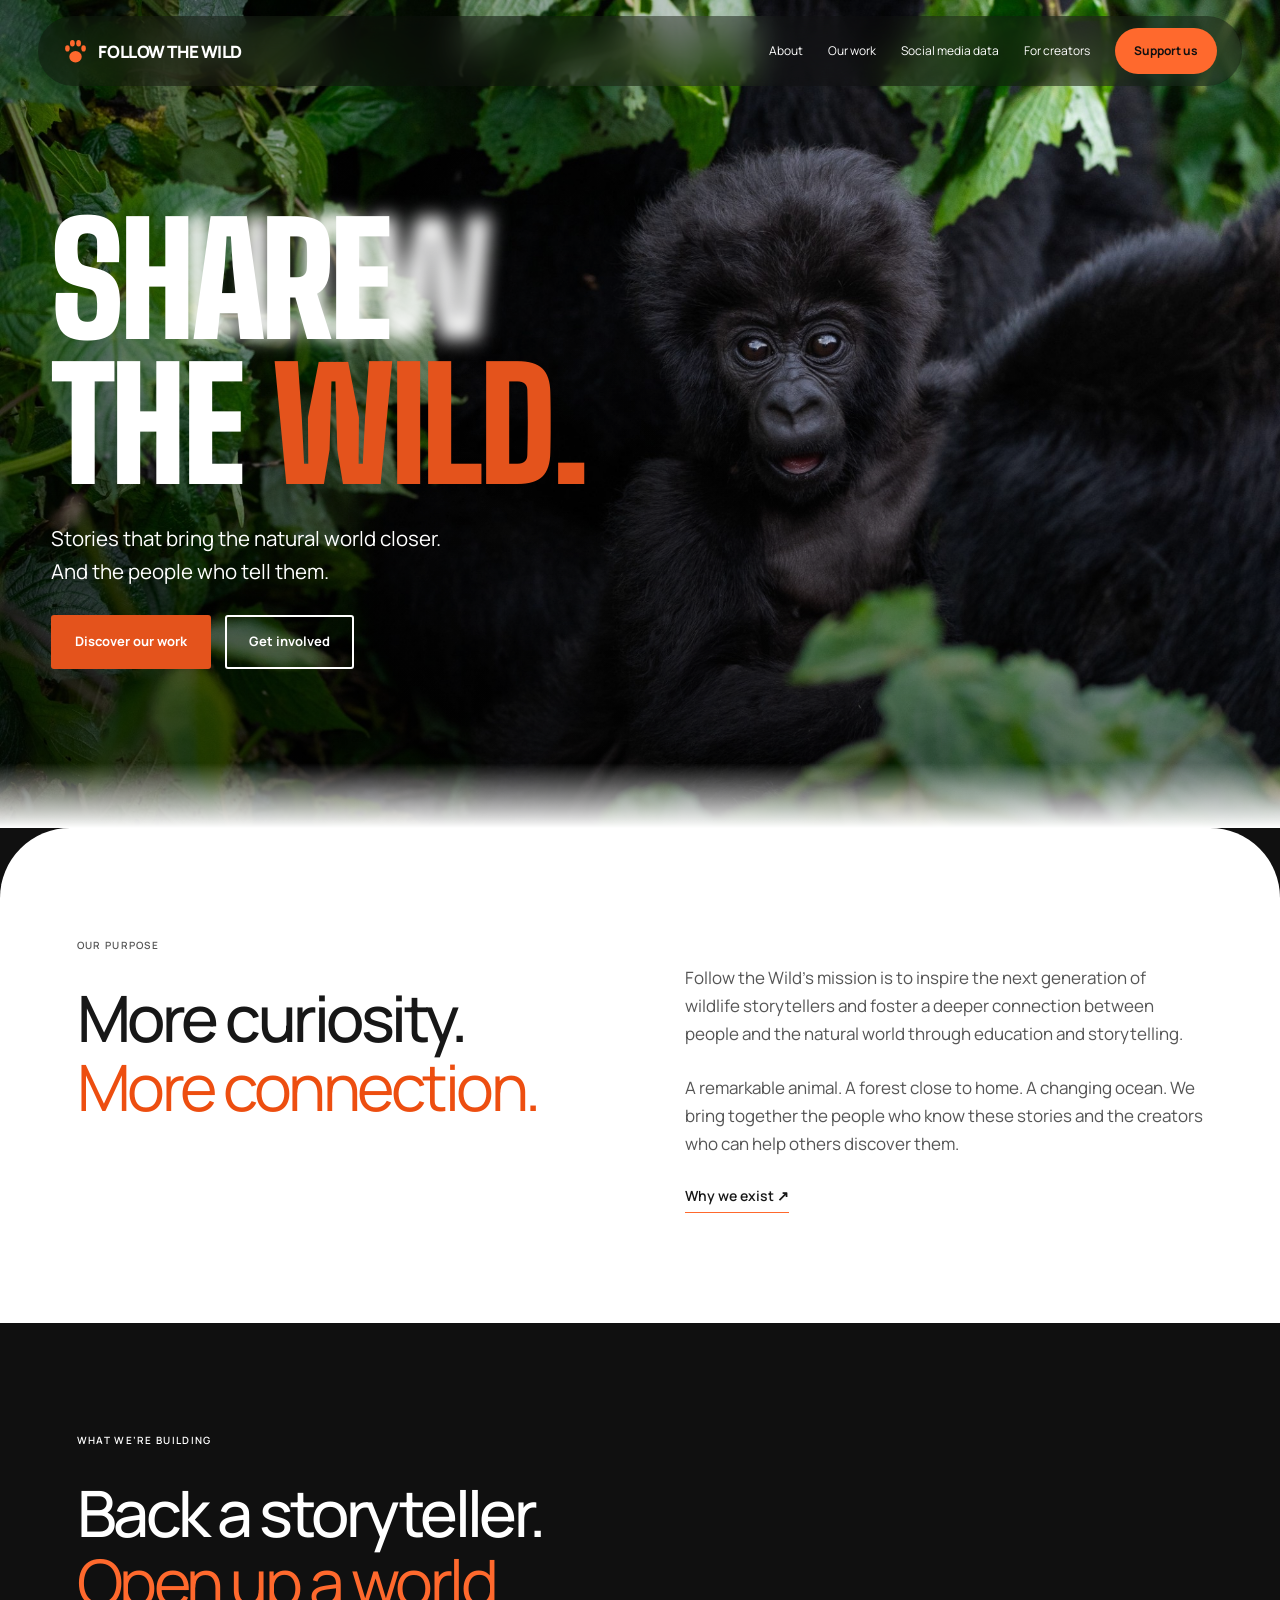
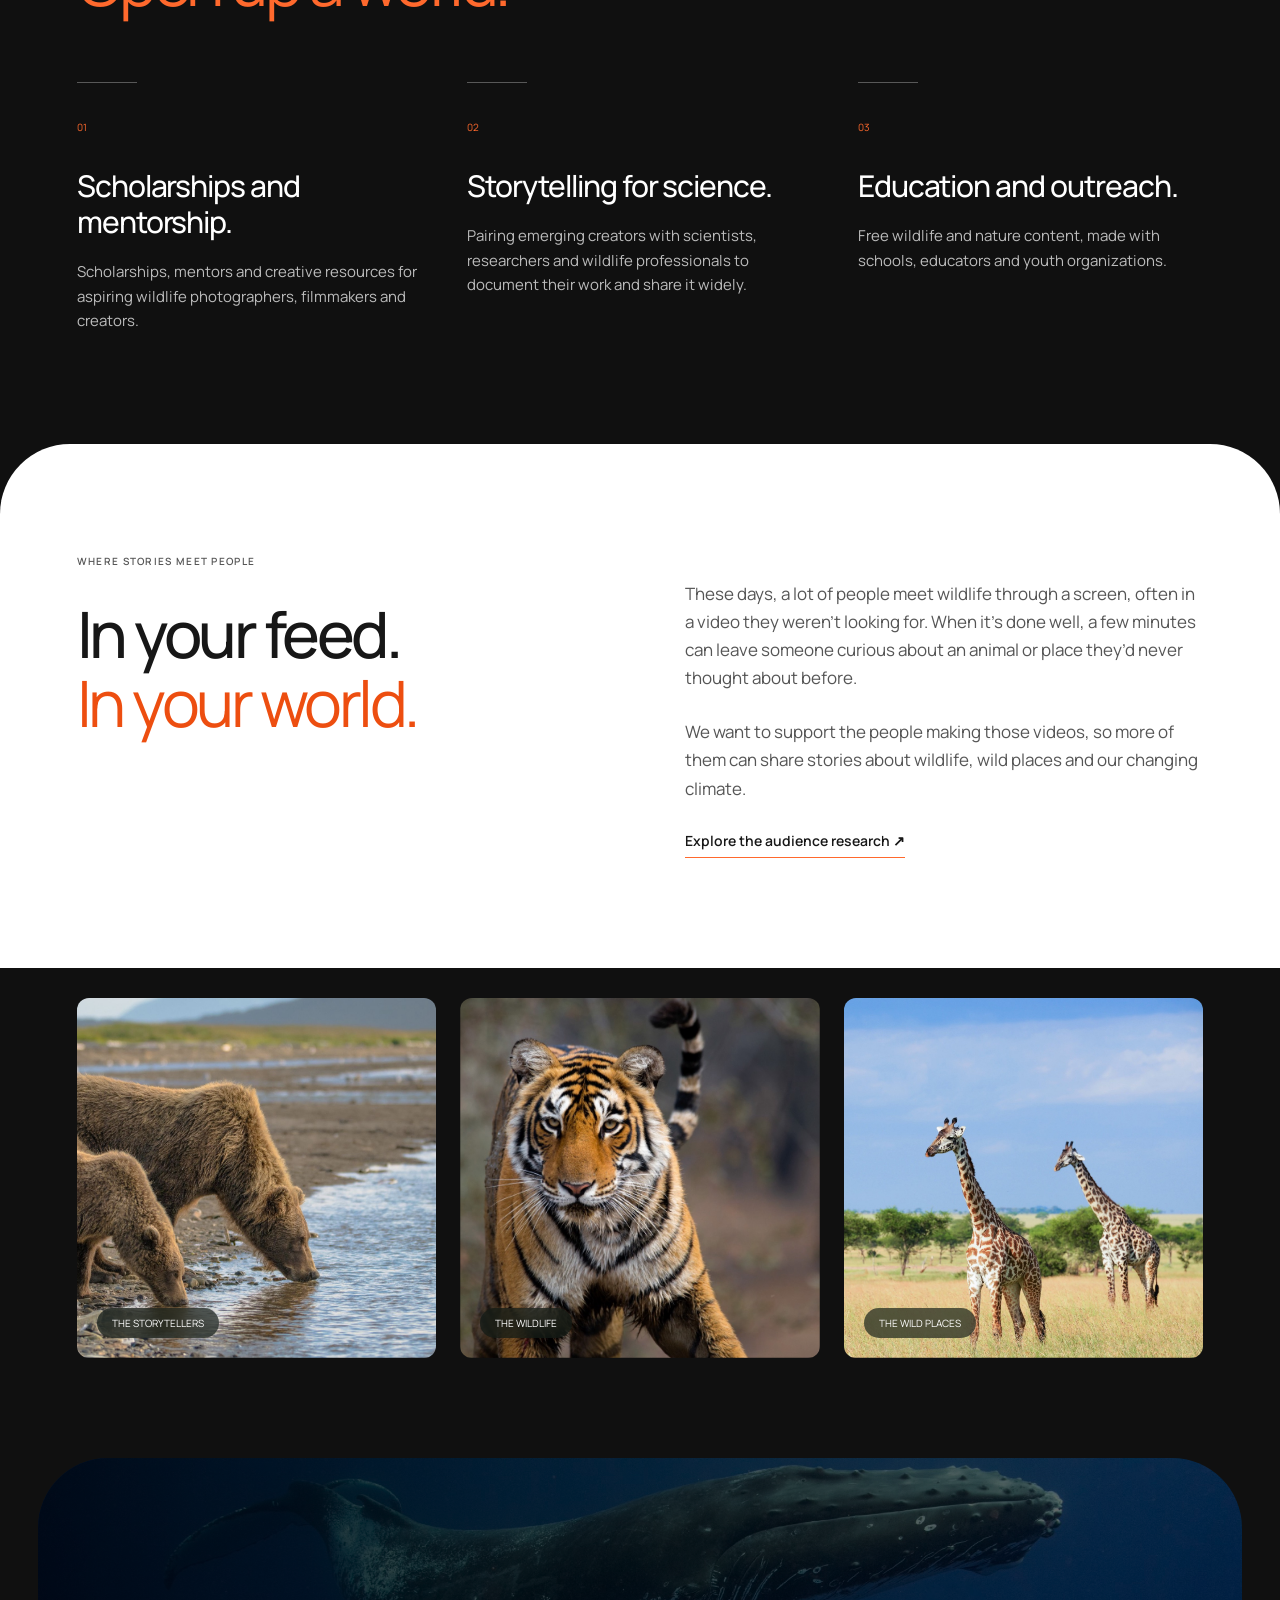
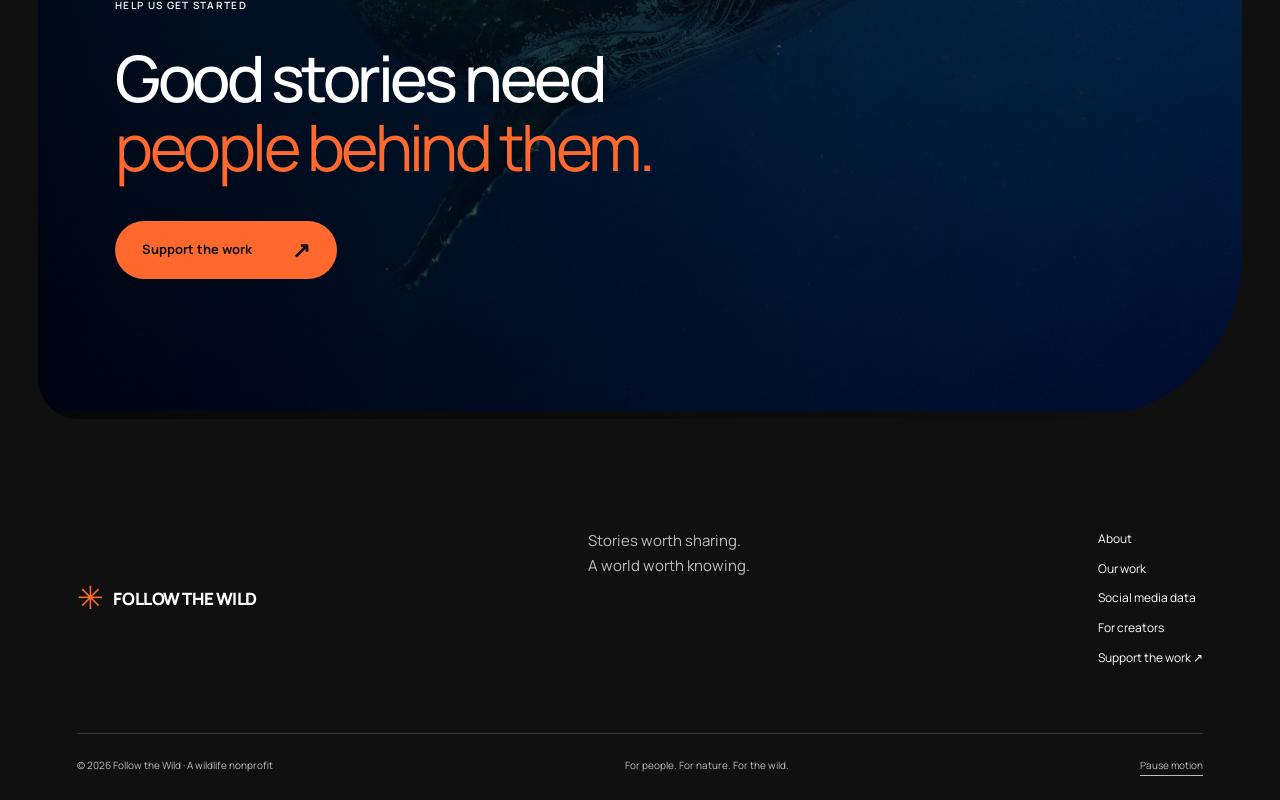
==== commit 01b44057: "Brown bears for The Storytellers on the home page Co-Authored-By: Claude Opus 5.5 <noreply@anthropic" ====
--- a/index.html
+++ b/index.html
@@ -1,3 +1,3 @@
 <!doctype html>
 <html lang="en"><head><meta charset="utf-8"><meta name="viewport" content="width=device-width, initial-scale=1"><title>Wildlife, nature & storytelling · Follow the Wild</title><meta name="description" content="Inspiring the next generation of wildlife storytellers through scholarships, mentorship and free wildlife education."><meta property="og:title" content="Wildlife, nature & storytelling · Follow the Wild"><meta property="og:description" content="Inspiring the next generation of wildlife storytellers through scholarships, mentorship and free wildlife education."><meta property="og:image" content="https://followthewild.org/assets/share.jpg"><meta name="theme-color" content="#101b16"><link rel="canonical" href="https://followthewild.org/"><link rel="preconnect" href="https://fonts.googleapis.com"><link rel="preconnect" href="https://fonts.gstatic.com" crossorigin><link href="https://fonts.googleapis.com/css2?family=Manrope:wght@400;500;600;700;800&display=swap" rel="stylesheet"><link rel="stylesheet" href="assets/site.87edfcbe4a2d.css"><link rel="stylesheet" href="assets/organic.5506cccc4132.css"><script src="assets/site.c8171e35bf1b.js" defer></script><link rel="stylesheet" href="https://fonts.googleapis.com/css2?family=Big+Shoulders+Display:wght@900&display=swap"></head>
-<body><a class="skip" href="#main">Skip to content</a><header class="site-nav"><a class="brand" href="index.html?release=20261113-1"><svg class="brand-paw" viewBox="0 0 24 28" aria-hidden="true"><g fill="currentColor"><ellipse cx="12" cy="19" rx="6" ry="5.5"/><ellipse cx="4.2" cy="11" rx="2.2" ry="3"/><ellipse cx="9" cy="6" rx="2.3" ry="3.2"/><ellipse cx="15" cy="6" rx="2.3" ry="3.2"/><ellipse cx="19.8" cy="11" rx="2.2" ry="3"/></g></svg> FOLLOW THE WILD</a><nav aria-label="Main navigation"><a href="about.html?release=20261113-1">About</a><a href="programs.html?release=20261113-1">Our work</a><a href="why-it-matters.html?release=20261113-1">Social media data</a><a class="creator-nav" href="get-involved.html?release=20261113-1">For creators</a><a class="button small" href="support.html?release=20261113-1">Support us</a></nav><button class="menu-toggle" aria-expanded="false" aria-controls="mobile-nav">Menu +</button></header><nav id="mobile-nav" class="mobile-nav" aria-label="Mobile navigation" hidden><a href="about.html?release=20261113-1">About</a><a href="programs.html?release=20261113-1">Our work</a><a href="why-it-matters.html?release=20261113-1">Social media data</a><a href="get-involved.html?release=20261113-1">For creators</a><a href="support.html?release=20261113-1">Support us</a></nav><main id="main"><section class="hero reference-hero"><img class="hero-image" src="assets/photos/baby-gorilla.jpg" alt="A young mountain gorilla looking out from the leaves" fetchpriority="high"><div class="hero-content wrap"><h1 aria-label="Follow the Wild"><span class="verb-slot" aria-hidden="true"><span id="hero-verb">Follow</span></span><span class="wild-word" aria-hidden="true"><span class="hero-the">The</span> Wild.</span></h1><div class="hero-bottom"><p>Stories that bring the natural world closer.<br>And the people who tell them.</p><a class="button" href="programs.html?release=20261113-1">Discover our work</a><a class="button hero-secondary" href="get-involved.html?release=20261113-1">Get involved</a></div></div><div class="hero-index" aria-hidden="true"><span id="verb-number">01</span> / 04</div></section><section class="section light" id="the-idea"><div class="wrap two-col"><div><p class="eyebrow">Our purpose</p><h2 class="reveal">More curiosity.<br><em>More connection.</em></h2></div><div><p class="body-copy">Follow the Wild’s mission is to inspire the next generation of wildlife storytellers and foster a deeper connection between people and the natural world through education and storytelling.</p><p class="body-copy">A remarkable animal. A forest close to home. A changing ocean. We bring together the people who know these stories and the creators who can help others discover them.</p><a class="text-link" href="about.html?release=20261113-1">Why we exist ↗</a></div></div></section><section class="section "><div class="wrap"><p class="eyebrow">What we’re building</p><h2 class="reveal">Back a storyteller.<br><em>Open up a world.</em></h2><div class="steps"><article class="reveal"><span>01</span><h3>Scholarships and mentorship.</h3><p>Scholarships, mentors and creative resources for aspiring wildlife photographers, filmmakers and creators.</p></article><article class="reveal"><span>02</span><h3>Storytelling for science.</h3><p>Pairing emerging creators with scientists, researchers and wildlife professionals to document their work and share it widely.</p></article><article class="reveal"><span>03</span><h3>Education and outreach.</h3><p>Free wildlife and nature content, made with schools, educators and youth organizations.</p></article></div></div></section><section class="section light"><div class="wrap two-col"><div><p class="eyebrow">Where stories meet people</p><h2 class="reveal">In your feed.<br><em>In your world.</em></h2></div><div><p class="body-copy">These days, a lot of people meet wildlife through a screen, often in a video they weren’t looking for. When it’s done well, a few minutes can leave someone curious about an animal or place they’d never thought about before.</p><p class="body-copy">We want to support the people making those videos, so more of them can share stories about wildlife, wild places and our changing climate.</p><a class="text-link" href="why-it-matters.html?release=20261113-1">Explore the audience research ↗</a></div></div></section><section class="photo-strip" aria-label="Stories from the natural world"><figure><img style="object-position:55% 32%" src="assets/photos/leopard-tree.jpg" alt="A leopard resting in a tree, looking up" loading="lazy"><figcaption>THE STORYTELLERS</figcaption></figure><figure><img style="object-position:35% 40%" src="assets/photos/tiger-stare.jpg" alt="A tiger walking straight toward the camera" loading="lazy"><figcaption>THE WILDLIFE</figcaption></figure><figure><img style="object-position:50% 62%" src="assets/photos/giraffes-savanna.jpg" alt="Three giraffes standing in tall savanna grass" loading="lazy"><figcaption>THE WILD PLACES</figcaption></figure></section><section class="closing"><img src="assets/photos/humpback-dive.jpg" alt="A humpback whale beneath the surface" loading="lazy"><div class="wrap"><p class="eyebrow">Help us get started</p><h2 class="reveal">Good stories need<br><em>people behind them.</em></h2><a class="button" href="support.html?release=20261113-1">Support the work <span>↗</span></a></div></section></main><footer><div class="footer-top"><a class="brand" href="index.html?release=20261113-1"><span class="brand-symbol">✳</span> FOLLOW THE WILD</a><p>Stories worth sharing.<br>A world worth knowing.</p><div class="footer-links"><a href="about.html?release=20261113-1">About</a><a href="programs.html?release=20261113-1">Our work</a><a href="why-it-matters.html?release=20261113-1">Social media data</a><a href="get-involved.html?release=20261113-1">For creators</a><a href="support.html?release=20261113-1">Support the work ↗</a></div></div><div class="footer-base"><span>© 2026 Follow the Wild · A wildlife nonprofit</span><span>For people. For nature. For the wild.</span><button id="motion-toggle" aria-pressed="false">Pause motion</button></div></footer></body></html>+<body><a class="skip" href="#main">Skip to content</a><header class="site-nav"><a class="brand" href="index.html?release=20261113-1"><svg class="brand-paw" viewBox="0 0 24 28" aria-hidden="true"><g fill="currentColor"><ellipse cx="12" cy="19" rx="6" ry="5.5"/><ellipse cx="4.2" cy="11" rx="2.2" ry="3"/><ellipse cx="9" cy="6" rx="2.3" ry="3.2"/><ellipse cx="15" cy="6" rx="2.3" ry="3.2"/><ellipse cx="19.8" cy="11" rx="2.2" ry="3"/></g></svg> FOLLOW THE WILD</a><nav aria-label="Main navigation"><a href="about.html?release=20261113-1">About</a><a href="programs.html?release=20261113-1">Our work</a><a href="why-it-matters.html?release=20261113-1">Social media data</a><a class="creator-nav" href="get-involved.html?release=20261113-1">For creators</a><a class="button small" href="support.html?release=20261113-1">Support us</a></nav><button class="menu-toggle" aria-expanded="false" aria-controls="mobile-nav">Menu +</button></header><nav id="mobile-nav" class="mobile-nav" aria-label="Mobile navigation" hidden><a href="about.html?release=20261113-1">About</a><a href="programs.html?release=20261113-1">Our work</a><a href="why-it-matters.html?release=20261113-1">Social media data</a><a href="get-involved.html?release=20261113-1">For creators</a><a href="support.html?release=20261113-1">Support us</a></nav><main id="main"><section class="hero reference-hero"><img class="hero-image" src="assets/photos/baby-gorilla.jpg" alt="A young mountain gorilla looking out from the leaves" fetchpriority="high"><div class="hero-content wrap"><h1 aria-label="Follow the Wild"><span class="verb-slot" aria-hidden="true"><span id="hero-verb">Follow</span></span><span class="wild-word" aria-hidden="true"><span class="hero-the">The</span> Wild.</span></h1><div class="hero-bottom"><p>Stories that bring the natural world closer.<br>And the people who tell them.</p><a class="button" href="programs.html?release=20261113-1">Discover our work</a><a class="button hero-secondary" href="get-involved.html?release=20261113-1">Get involved</a></div></div><div class="hero-index" aria-hidden="true"><span id="verb-number">01</span> / 04</div></section><section class="section light" id="the-idea"><div class="wrap two-col"><div><p class="eyebrow">Our purpose</p><h2 class="reveal">More curiosity.<br><em>More connection.</em></h2></div><div><p class="body-copy">Follow the Wild’s mission is to inspire the next generation of wildlife storytellers and foster a deeper connection between people and the natural world through education and storytelling.</p><p class="body-copy">A remarkable animal. A forest close to home. A changing ocean. We bring together the people who know these stories and the creators who can help others discover them.</p><a class="text-link" href="about.html?release=20261113-1">Why we exist ↗</a></div></div></section><section class="section "><div class="wrap"><p class="eyebrow">What we’re building</p><h2 class="reveal">Back a storyteller.<br><em>Open up a world.</em></h2><div class="steps"><article class="reveal"><span>01</span><h3>Scholarships and mentorship.</h3><p>Scholarships, mentors and creative resources for aspiring wildlife photographers, filmmakers and creators.</p></article><article class="reveal"><span>02</span><h3>Storytelling for science.</h3><p>Pairing emerging creators with scientists, researchers and wildlife professionals to document their work and share it widely.</p></article><article class="reveal"><span>03</span><h3>Education and outreach.</h3><p>Free wildlife and nature content, made with schools, educators and youth organizations.</p></article></div></div></section><section class="section light"><div class="wrap two-col"><div><p class="eyebrow">Where stories meet people</p><h2 class="reveal">In your feed.<br><em>In your world.</em></h2></div><div><p class="body-copy">These days, a lot of people meet wildlife through a screen, often in a video they weren’t looking for. When it’s done well, a few minutes can leave someone curious about an animal or place they’d never thought about before.</p><p class="body-copy">We want to support the people making those videos, so more of them can share stories about wildlife, wild places and our changing climate.</p><a class="text-link" href="why-it-matters.html?release=20261113-1">Explore the audience research ↗</a></div></div></section><section class="photo-strip" aria-label="Stories from the natural world"><figure><img style="object-position:30% 66%" src="assets/photos/bears-drinking.jpg" alt="Two brown bears drinking at the edge of a river" loading="lazy"><figcaption>THE STORYTELLERS</figcaption></figure><figure><img style="object-position:35% 40%" src="assets/photos/tiger-stare.jpg" alt="A tiger walking straight toward the camera" loading="lazy"><figcaption>THE WILDLIFE</figcaption></figure><figure><img style="object-position:50% 62%" src="assets/photos/giraffes-savanna.jpg" alt="Three giraffes standing in tall savanna grass" loading="lazy"><figcaption>THE WILD PLACES</figcaption></figure></section><section class="closing"><img src="assets/photos/humpback-dive.jpg" alt="A humpback whale beneath the surface" loading="lazy"><div class="wrap"><p class="eyebrow">Help us get started</p><h2 class="reveal">Good stories need<br><em>people behind them.</em></h2><a class="button" href="support.html?release=20261113-1">Support the work <span>↗</span></a></div></section></main><footer><div class="footer-top"><a class="brand" href="index.html?release=20261113-1"><span class="brand-symbol">✳</span> FOLLOW THE WILD</a><p>Stories worth sharing.<br>A world worth knowing.</p><div class="footer-links"><a href="about.html?release=20261113-1">About</a><a href="programs.html?release=20261113-1">Our work</a><a href="why-it-matters.html?release=20261113-1">Social media data</a><a href="get-involved.html?release=20261113-1">For creators</a><a href="support.html?release=20261113-1">Support the work ↗</a></div></div><div class="footer-base"><span>© 2026 Follow the Wild · A wildlife nonprofit</span><span>For people. For nature. For the wild.</span><button id="motion-toggle" aria-pressed="false">Pause motion</button></div></footer></body></html>
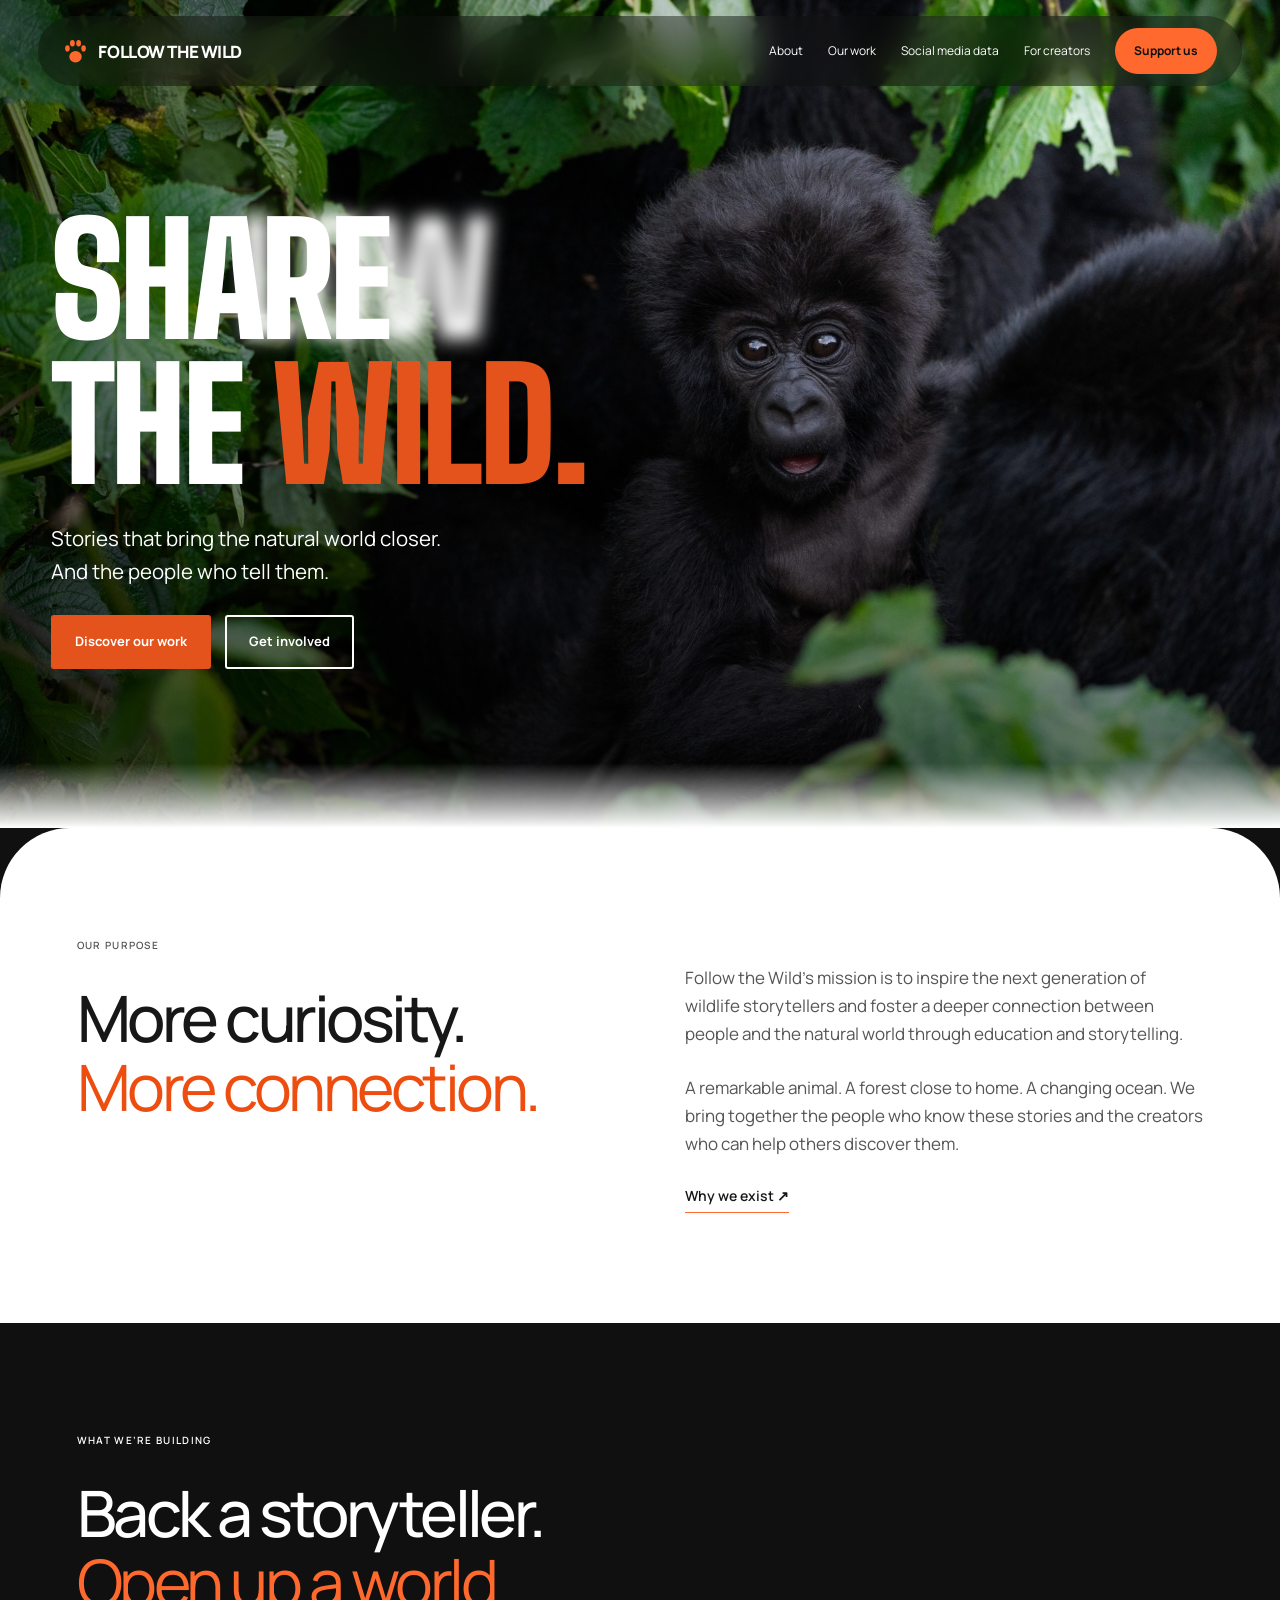
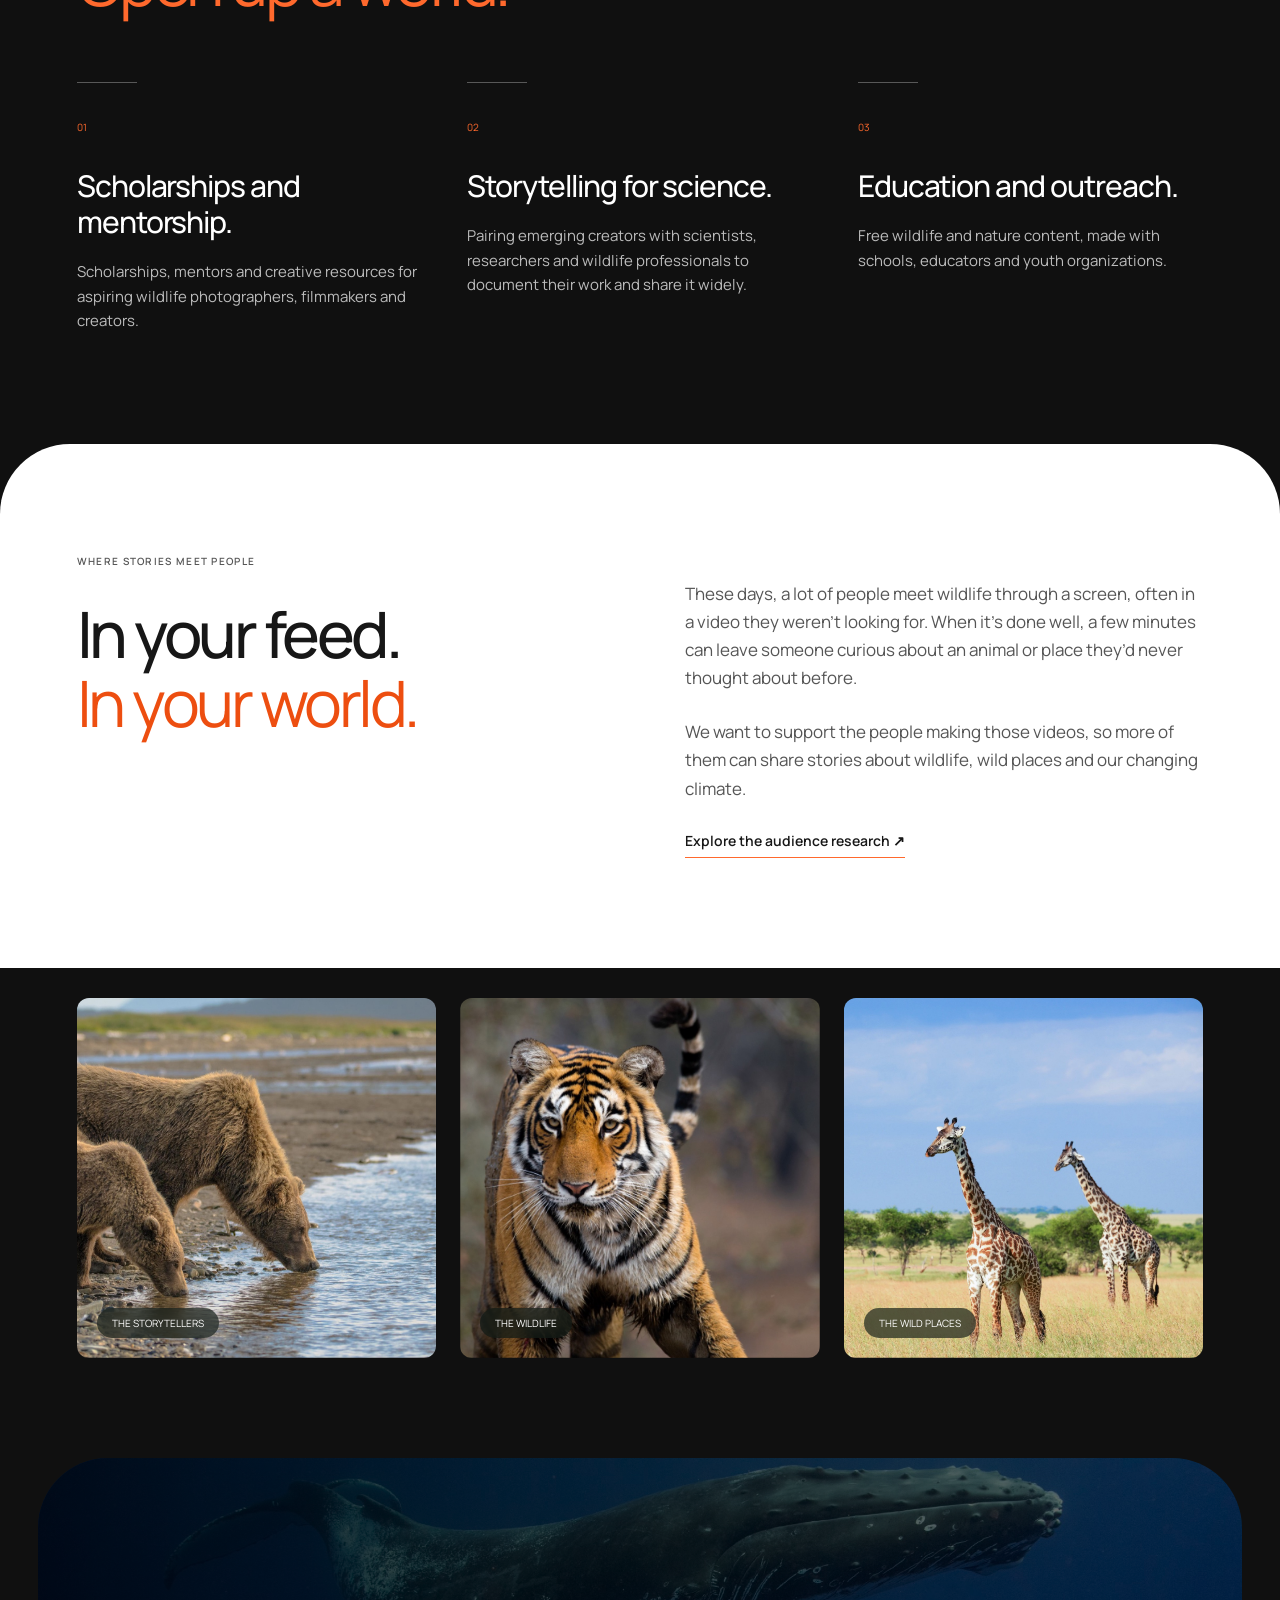
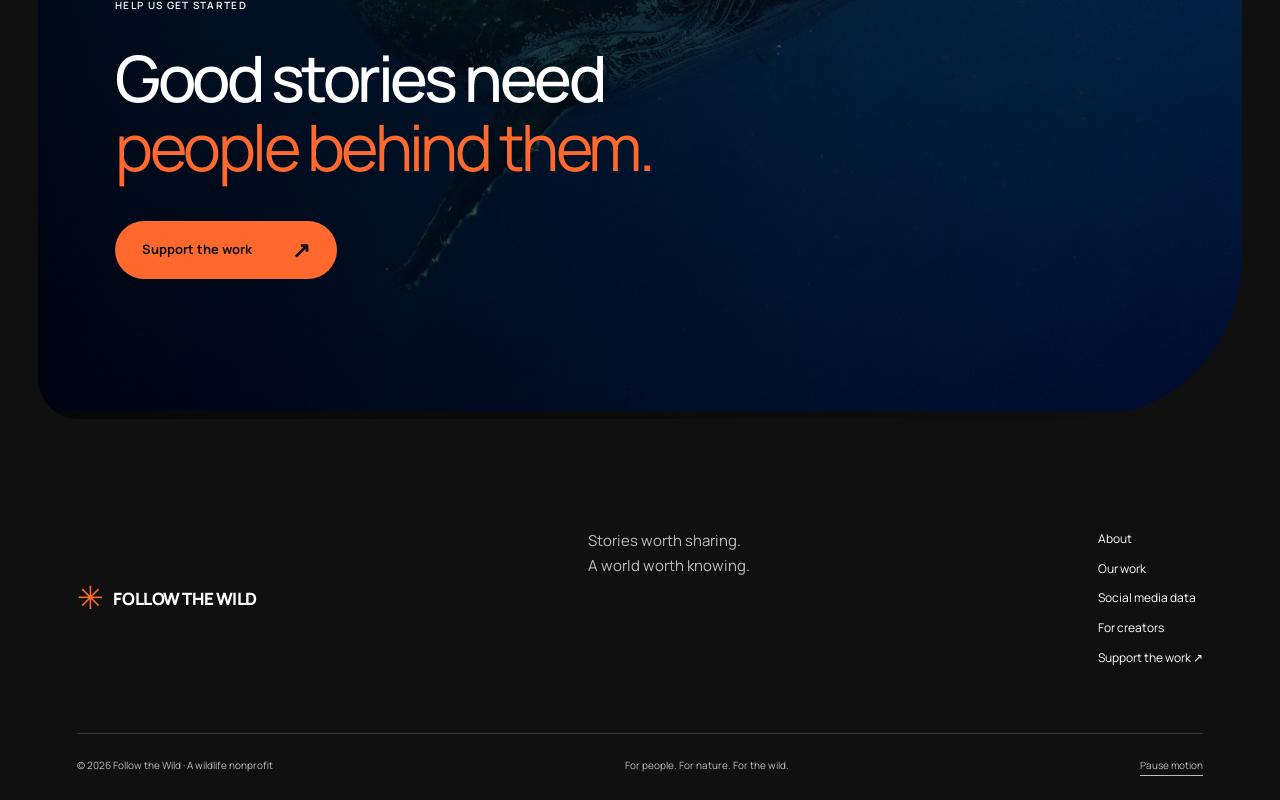
==== commit 7944cec5: "Nudge the bears and giraffes photos up slightly Co-Authored-By: Claude Opus 5.5 <noreply@anthropic.c" ====
--- a/index.html
+++ b/index.html
@@ -1,3 +1,3 @@
 <!doctype html>
 <html lang="en"><head><meta charset="utf-8"><meta name="viewport" content="width=device-width, initial-scale=1"><title>Wildlife, nature & storytelling · Follow the Wild</title><meta name="description" content="Inspiring the next generation of wildlife storytellers through scholarships, mentorship and free wildlife education."><meta property="og:title" content="Wildlife, nature & storytelling · Follow the Wild"><meta property="og:description" content="Inspiring the next generation of wildlife storytellers through scholarships, mentorship and free wildlife education."><meta property="og:image" content="https://followthewild.org/assets/share.jpg"><meta name="theme-color" content="#101b16"><link rel="canonical" href="https://followthewild.org/"><link rel="preconnect" href="https://fonts.googleapis.com"><link rel="preconnect" href="https://fonts.gstatic.com" crossorigin><link href="https://fonts.googleapis.com/css2?family=Manrope:wght@400;500;600;700;800&display=swap" rel="stylesheet"><link rel="stylesheet" href="assets/site.87edfcbe4a2d.css"><link rel="stylesheet" href="assets/organic.5506cccc4132.css"><script src="assets/site.c8171e35bf1b.js" defer></script><link rel="stylesheet" href="https://fonts.googleapis.com/css2?family=Big+Shoulders+Display:wght@900&display=swap"></head>
-<body><a class="skip" href="#main">Skip to content</a><header class="site-nav"><a class="brand" href="index.html?release=20261113-1"><svg class="brand-paw" viewBox="0 0 24 28" aria-hidden="true"><g fill="currentColor"><ellipse cx="12" cy="19" rx="6" ry="5.5"/><ellipse cx="4.2" cy="11" rx="2.2" ry="3"/><ellipse cx="9" cy="6" rx="2.3" ry="3.2"/><ellipse cx="15" cy="6" rx="2.3" ry="3.2"/><ellipse cx="19.8" cy="11" rx="2.2" ry="3"/></g></svg> FOLLOW THE WILD</a><nav aria-label="Main navigation"><a href="about.html?release=20261113-1">About</a><a href="programs.html?release=20261113-1">Our work</a><a href="why-it-matters.html?release=20261113-1">Social media data</a><a class="creator-nav" href="get-involved.html?release=20261113-1">For creators</a><a class="button small" href="support.html?release=20261113-1">Support us</a></nav><button class="menu-toggle" aria-expanded="false" aria-controls="mobile-nav">Menu +</button></header><nav id="mobile-nav" class="mobile-nav" aria-label="Mobile navigation" hidden><a href="about.html?release=20261113-1">About</a><a href="programs.html?release=20261113-1">Our work</a><a href="why-it-matters.html?release=20261113-1">Social media data</a><a href="get-involved.html?release=20261113-1">For creators</a><a href="support.html?release=20261113-1">Support us</a></nav><main id="main"><section class="hero reference-hero"><img class="hero-image" src="assets/photos/baby-gorilla.jpg" alt="A young mountain gorilla looking out from the leaves" fetchpriority="high"><div class="hero-content wrap"><h1 aria-label="Follow the Wild"><span class="verb-slot" aria-hidden="true"><span id="hero-verb">Follow</span></span><span class="wild-word" aria-hidden="true"><span class="hero-the">The</span> Wild.</span></h1><div class="hero-bottom"><p>Stories that bring the natural world closer.<br>And the people who tell them.</p><a class="button" href="programs.html?release=20261113-1">Discover our work</a><a class="button hero-secondary" href="get-involved.html?release=20261113-1">Get involved</a></div></div><div class="hero-index" aria-hidden="true"><span id="verb-number">01</span> / 04</div></section><section class="section light" id="the-idea"><div class="wrap two-col"><div><p class="eyebrow">Our purpose</p><h2 class="reveal">More curiosity.<br><em>More connection.</em></h2></div><div><p class="body-copy">Follow the Wild’s mission is to inspire the next generation of wildlife storytellers and foster a deeper connection between people and the natural world through education and storytelling.</p><p class="body-copy">A remarkable animal. A forest close to home. A changing ocean. We bring together the people who know these stories and the creators who can help others discover them.</p><a class="text-link" href="about.html?release=20261113-1">Why we exist ↗</a></div></div></section><section class="section "><div class="wrap"><p class="eyebrow">What we’re building</p><h2 class="reveal">Back a storyteller.<br><em>Open up a world.</em></h2><div class="steps"><article class="reveal"><span>01</span><h3>Scholarships and mentorship.</h3><p>Scholarships, mentors and creative resources for aspiring wildlife photographers, filmmakers and creators.</p></article><article class="reveal"><span>02</span><h3>Storytelling for science.</h3><p>Pairing emerging creators with scientists, researchers and wildlife professionals to document their work and share it widely.</p></article><article class="reveal"><span>03</span><h3>Education and outreach.</h3><p>Free wildlife and nature content, made with schools, educators and youth organizations.</p></article></div></div></section><section class="section light"><div class="wrap two-col"><div><p class="eyebrow">Where stories meet people</p><h2 class="reveal">In your feed.<br><em>In your world.</em></h2></div><div><p class="body-copy">These days, a lot of people meet wildlife through a screen, often in a video they weren’t looking for. When it’s done well, a few minutes can leave someone curious about an animal or place they’d never thought about before.</p><p class="body-copy">We want to support the people making those videos, so more of them can share stories about wildlife, wild places and our changing climate.</p><a class="text-link" href="why-it-matters.html?release=20261113-1">Explore the audience research ↗</a></div></div></section><section class="photo-strip" aria-label="Stories from the natural world"><figure><img style="object-position:30% 66%" src="assets/photos/bears-drinking.jpg" alt="Two brown bears drinking at the edge of a river" loading="lazy"><figcaption>THE STORYTELLERS</figcaption></figure><figure><img style="object-position:35% 40%" src="assets/photos/tiger-stare.jpg" alt="A tiger walking straight toward the camera" loading="lazy"><figcaption>THE WILDLIFE</figcaption></figure><figure><img style="object-position:50% 62%" src="assets/photos/giraffes-savanna.jpg" alt="Three giraffes standing in tall savanna grass" loading="lazy"><figcaption>THE WILD PLACES</figcaption></figure></section><section class="closing"><img src="assets/photos/humpback-dive.jpg" alt="A humpback whale beneath the surface" loading="lazy"><div class="wrap"><p class="eyebrow">Help us get started</p><h2 class="reveal">Good stories need<br><em>people behind them.</em></h2><a class="button" href="support.html?release=20261113-1">Support the work <span>↗</span></a></div></section></main><footer><div class="footer-top"><a class="brand" href="index.html?release=20261113-1"><span class="brand-symbol">✳</span> FOLLOW THE WILD</a><p>Stories worth sharing.<br>A world worth knowing.</p><div class="footer-links"><a href="about.html?release=20261113-1">About</a><a href="programs.html?release=20261113-1">Our work</a><a href="why-it-matters.html?release=20261113-1">Social media data</a><a href="get-involved.html?release=20261113-1">For creators</a><a href="support.html?release=20261113-1">Support the work ↗</a></div></div><div class="footer-base"><span>© 2026 Follow the Wild · A wildlife nonprofit</span><span>For people. For nature. For the wild.</span><button id="motion-toggle" aria-pressed="false">Pause motion</button></div></footer></body></html>+<body><a class="skip" href="#main">Skip to content</a><header class="site-nav"><a class="brand" href="index.html?release=20261113-1"><svg class="brand-paw" viewBox="0 0 24 28" aria-hidden="true"><g fill="currentColor"><ellipse cx="12" cy="19" rx="6" ry="5.5"/><ellipse cx="4.2" cy="11" rx="2.2" ry="3"/><ellipse cx="9" cy="6" rx="2.3" ry="3.2"/><ellipse cx="15" cy="6" rx="2.3" ry="3.2"/><ellipse cx="19.8" cy="11" rx="2.2" ry="3"/></g></svg> FOLLOW THE WILD</a><nav aria-label="Main navigation"><a href="about.html?release=20261113-1">About</a><a href="programs.html?release=20261113-1">Our work</a><a href="why-it-matters.html?release=20261113-1">Social media data</a><a class="creator-nav" href="get-involved.html?release=20261113-1">For creators</a><a class="button small" href="support.html?release=20261113-1">Support us</a></nav><button class="menu-toggle" aria-expanded="false" aria-controls="mobile-nav">Menu +</button></header><nav id="mobile-nav" class="mobile-nav" aria-label="Mobile navigation" hidden><a href="about.html?release=20261113-1">About</a><a href="programs.html?release=20261113-1">Our work</a><a href="why-it-matters.html?release=20261113-1">Social media data</a><a href="get-involved.html?release=20261113-1">For creators</a><a href="support.html?release=20261113-1">Support us</a></nav><main id="main"><section class="hero reference-hero"><img class="hero-image" src="assets/photos/baby-gorilla.jpg" alt="A young mountain gorilla looking out from the leaves" fetchpriority="high"><div class="hero-content wrap"><h1 aria-label="Follow the Wild"><span class="verb-slot" aria-hidden="true"><span id="hero-verb">Follow</span></span><span class="wild-word" aria-hidden="true"><span class="hero-the">The</span> Wild.</span></h1><div class="hero-bottom"><p>Stories that bring the natural world closer.<br>And the people who tell them.</p><a class="button" href="programs.html?release=20261113-1">Discover our work</a><a class="button hero-secondary" href="get-involved.html?release=20261113-1">Get involved</a></div></div><div class="hero-index" aria-hidden="true"><span id="verb-number">01</span> / 04</div></section><section class="section light" id="the-idea"><div class="wrap two-col"><div><p class="eyebrow">Our purpose</p><h2 class="reveal">More curiosity.<br><em>More connection.</em></h2></div><div><p class="body-copy">Follow the Wild’s mission is to inspire the next generation of wildlife storytellers and foster a deeper connection between people and the natural world through education and storytelling.</p><p class="body-copy">A remarkable animal. A forest close to home. A changing ocean. We bring together the people who know these stories and the creators who can help others discover them.</p><a class="text-link" href="about.html?release=20261113-1">Why we exist ↗</a></div></div></section><section class="section "><div class="wrap"><p class="eyebrow">What we’re building</p><h2 class="reveal">Back a storyteller.<br><em>Open up a world.</em></h2><div class="steps"><article class="reveal"><span>01</span><h3>Scholarships and mentorship.</h3><p>Scholarships, mentors and creative resources for aspiring wildlife photographers, filmmakers and creators.</p></article><article class="reveal"><span>02</span><h3>Storytelling for science.</h3><p>Pairing emerging creators with scientists, researchers and wildlife professionals to document their work and share it widely.</p></article><article class="reveal"><span>03</span><h3>Education and outreach.</h3><p>Free wildlife and nature content, made with schools, educators and youth organizations.</p></article></div></div></section><section class="section light"><div class="wrap two-col"><div><p class="eyebrow">Where stories meet people</p><h2 class="reveal">In your feed.<br><em>In your world.</em></h2></div><div><p class="body-copy">These days, a lot of people meet wildlife through a screen, often in a video they weren’t looking for. When it’s done well, a few minutes can leave someone curious about an animal or place they’d never thought about before.</p><p class="body-copy">We want to support the people making those videos, so more of them can share stories about wildlife, wild places and our changing climate.</p><a class="text-link" href="why-it-matters.html?release=20261113-1">Explore the audience research ↗</a></div></div></section><section class="photo-strip" aria-label="Stories from the natural world"><figure><img style="object-position:30% 72%" src="assets/photos/bears-drinking.jpg" alt="Two brown bears drinking at the edge of a river" loading="lazy"><figcaption>THE STORYTELLERS</figcaption></figure><figure><img style="object-position:35% 40%" src="assets/photos/tiger-stare.jpg" alt="A tiger walking straight toward the camera" loading="lazy"><figcaption>THE WILDLIFE</figcaption></figure><figure><img style="object-position:50% 70%" src="assets/photos/giraffes-savanna.jpg" alt="Three giraffes standing in tall savanna grass" loading="lazy"><figcaption>THE WILD PLACES</figcaption></figure></section><section class="closing"><img src="assets/photos/humpback-dive.jpg" alt="A humpback whale beneath the surface" loading="lazy"><div class="wrap"><p class="eyebrow">Help us get started</p><h2 class="reveal">Good stories need<br><em>people behind them.</em></h2><a class="button" href="support.html?release=20261113-1">Support the work <span>↗</span></a></div></section></main><footer><div class="footer-top"><a class="brand" href="index.html?release=20261113-1"><span class="brand-symbol">✳</span> FOLLOW THE WILD</a><p>Stories worth sharing.<br>A world worth knowing.</p><div class="footer-links"><a href="about.html?release=20261113-1">About</a><a href="programs.html?release=20261113-1">Our work</a><a href="why-it-matters.html?release=20261113-1">Social media data</a><a href="get-involved.html?release=20261113-1">For creators</a><a href="support.html?release=20261113-1">Support the work ↗</a></div></div><div class="footer-base"><span>© 2026 Follow the Wild · A wildlife nonprofit</span><span>For people. For nature. For the wild.</span><button id="motion-toggle" aria-pressed="false">Pause motion</button></div></footer></body></html>
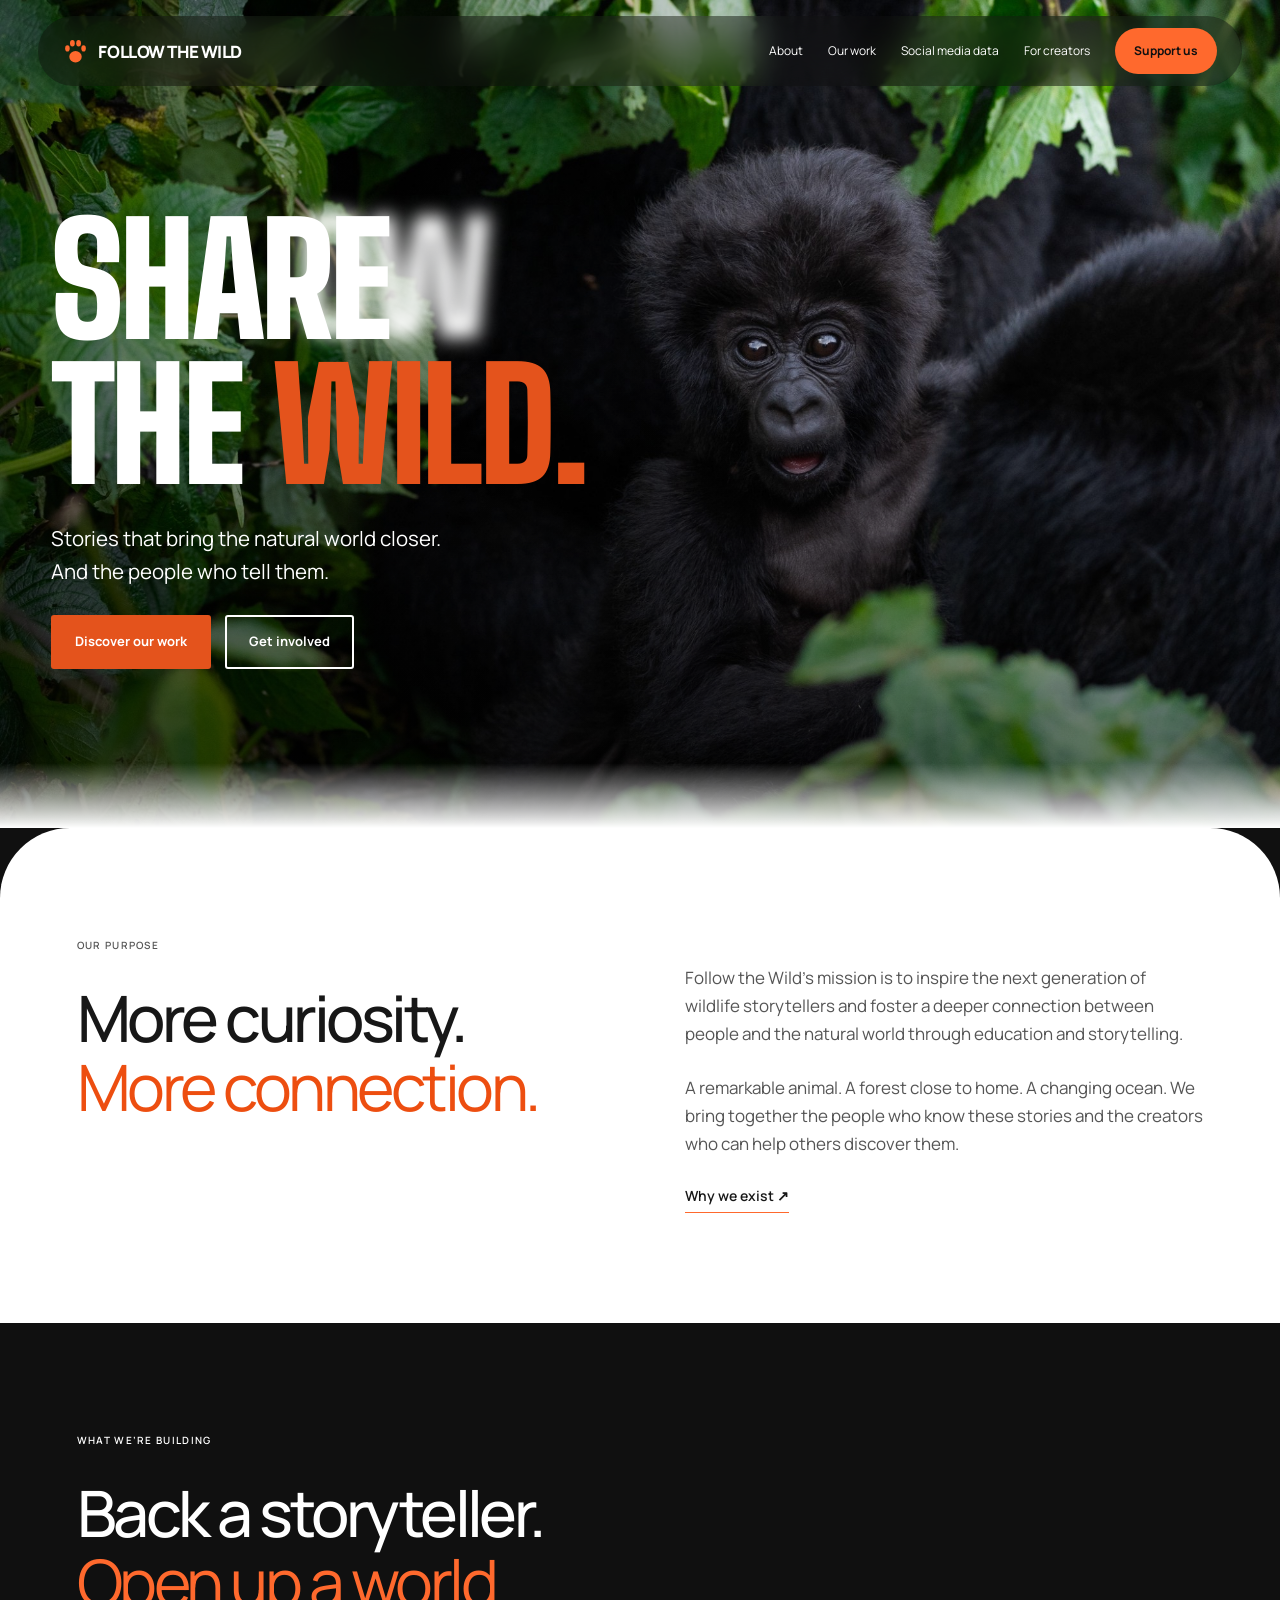
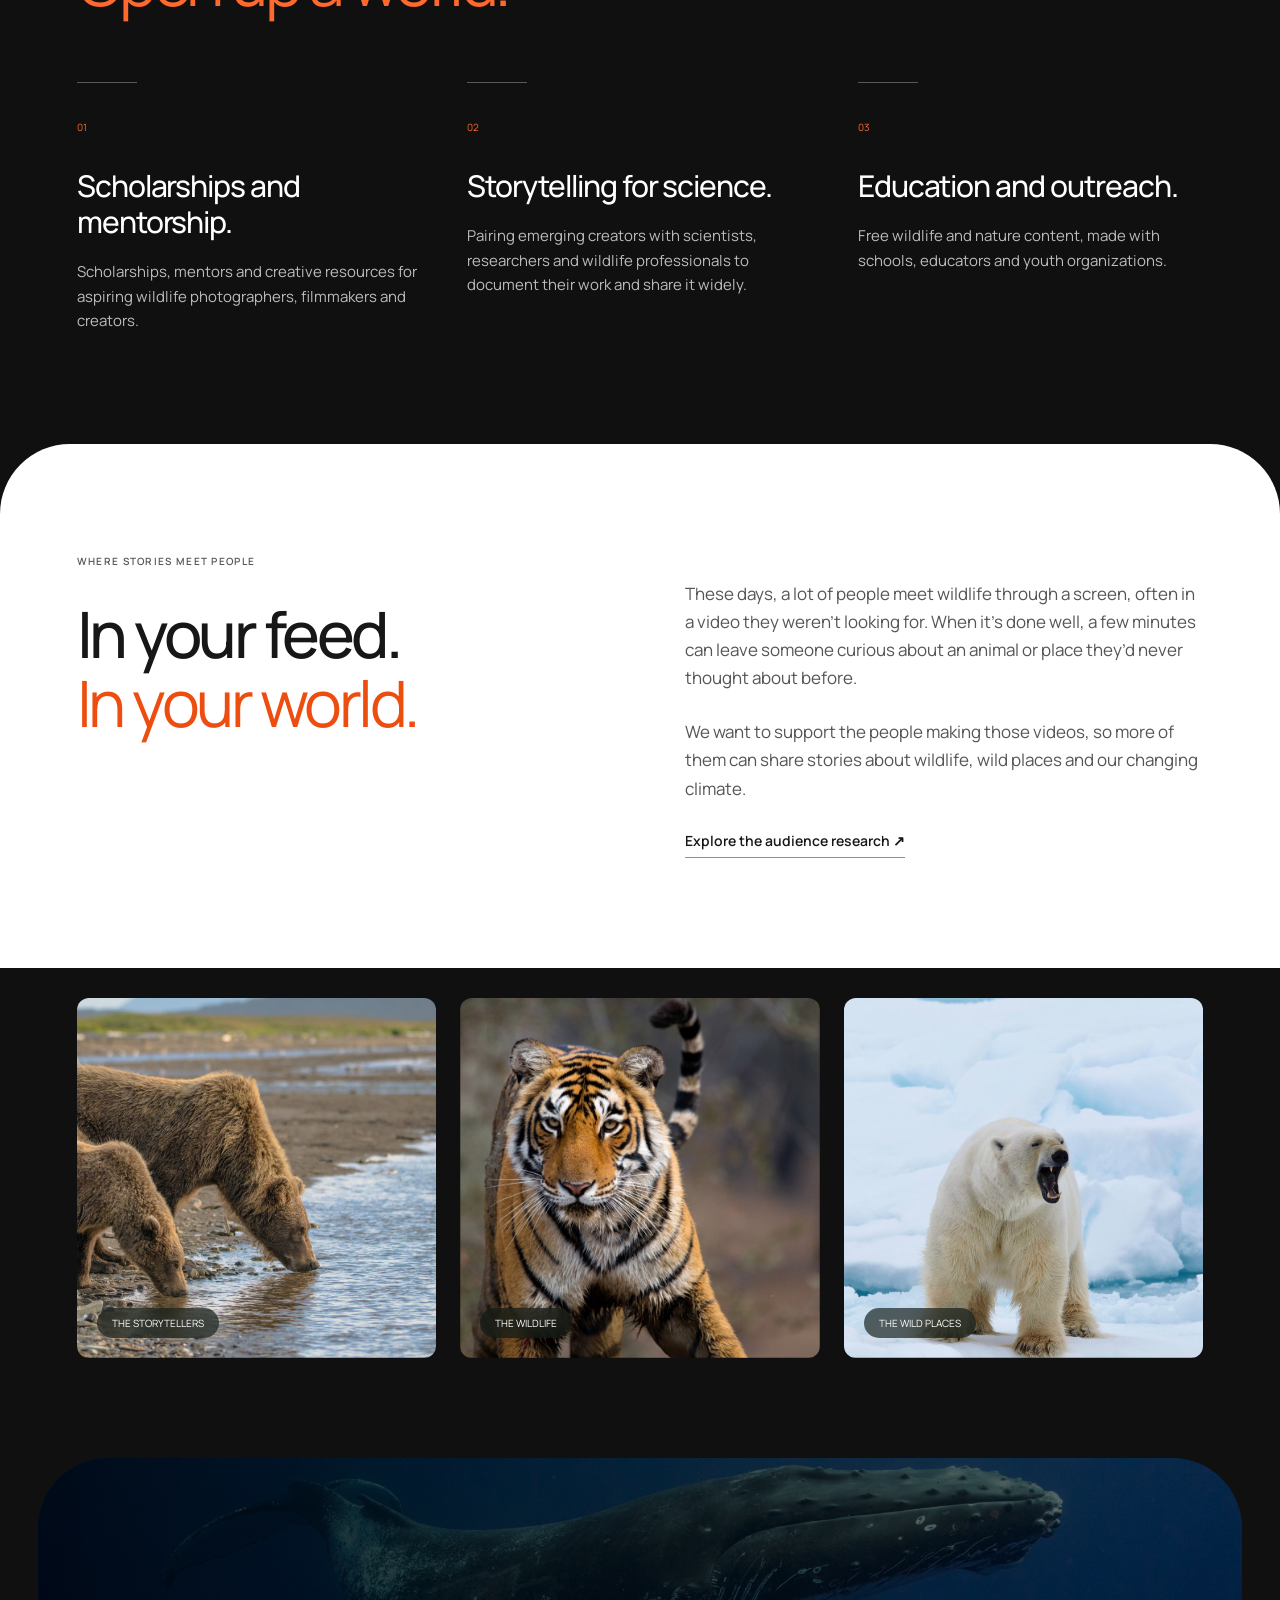
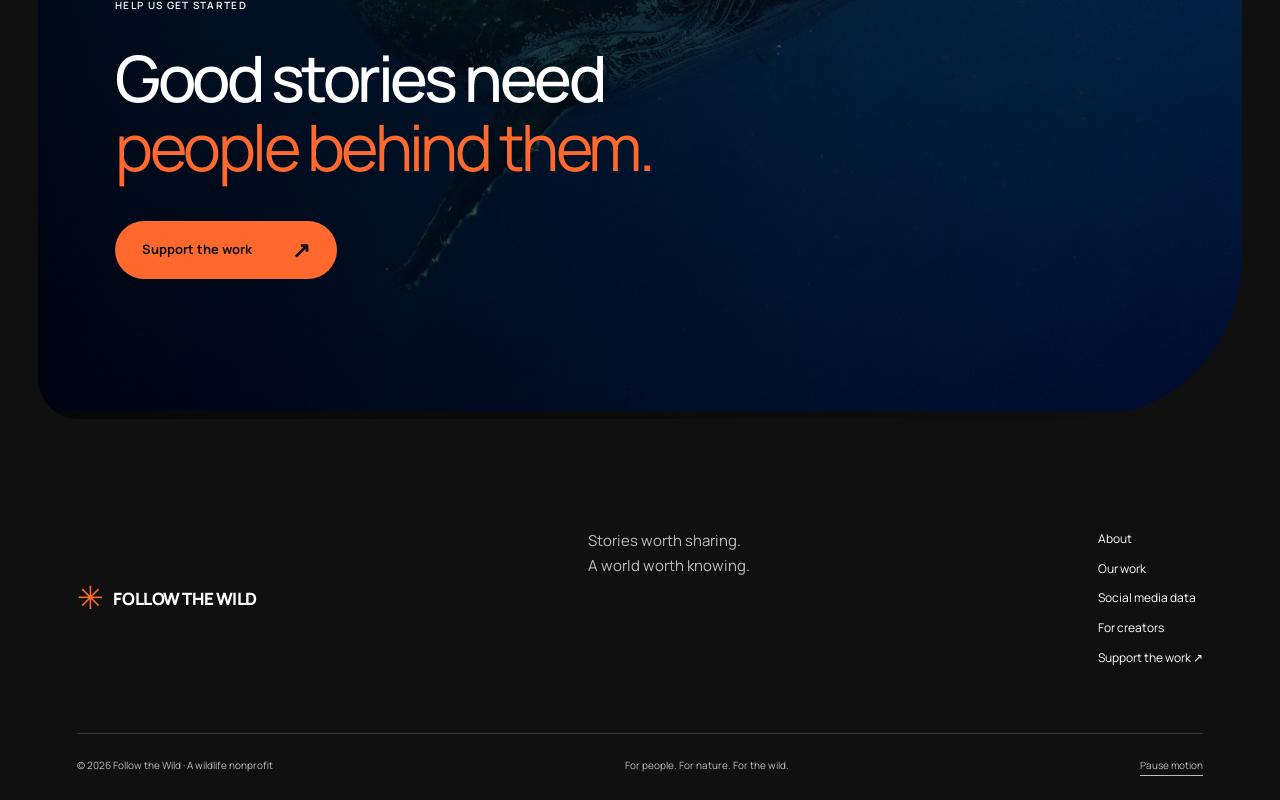
==== commit 9f6f48e0: "Polar bear for The Wild Places on the home page Co-Authored-By: Claude Opus 5.5 <noreply@anthropic.c" ====
--- a/index.html
+++ b/index.html
@@ -1,3 +1,3 @@
 <!doctype html>
 <html lang="en"><head><meta charset="utf-8"><meta name="viewport" content="width=device-width, initial-scale=1"><title>Wildlife, nature & storytelling · Follow the Wild</title><meta name="description" content="Inspiring the next generation of wildlife storytellers through scholarships, mentorship and free wildlife education."><meta property="og:title" content="Wildlife, nature & storytelling · Follow the Wild"><meta property="og:description" content="Inspiring the next generation of wildlife storytellers through scholarships, mentorship and free wildlife education."><meta property="og:image" content="https://followthewild.org/assets/share.jpg"><meta name="theme-color" content="#101b16"><link rel="canonical" href="https://followthewild.org/"><link rel="preconnect" href="https://fonts.googleapis.com"><link rel="preconnect" href="https://fonts.gstatic.com" crossorigin><link href="https://fonts.googleapis.com/css2?family=Manrope:wght@400;500;600;700;800&display=swap" rel="stylesheet"><link rel="stylesheet" href="assets/site.87edfcbe4a2d.css"><link rel="stylesheet" href="assets/organic.5506cccc4132.css"><script src="assets/site.c8171e35bf1b.js" defer></script><link rel="stylesheet" href="https://fonts.googleapis.com/css2?family=Big+Shoulders+Display:wght@900&display=swap"></head>
-<body><a class="skip" href="#main">Skip to content</a><header class="site-nav"><a class="brand" href="index.html?release=20261113-1"><svg class="brand-paw" viewBox="0 0 24 28" aria-hidden="true"><g fill="currentColor"><ellipse cx="12" cy="19" rx="6" ry="5.5"/><ellipse cx="4.2" cy="11" rx="2.2" ry="3"/><ellipse cx="9" cy="6" rx="2.3" ry="3.2"/><ellipse cx="15" cy="6" rx="2.3" ry="3.2"/><ellipse cx="19.8" cy="11" rx="2.2" ry="3"/></g></svg> FOLLOW THE WILD</a><nav aria-label="Main navigation"><a href="about.html?release=20261113-1">About</a><a href="programs.html?release=20261113-1">Our work</a><a href="why-it-matters.html?release=20261113-1">Social media data</a><a class="creator-nav" href="get-involved.html?release=20261113-1">For creators</a><a class="button small" href="support.html?release=20261113-1">Support us</a></nav><button class="menu-toggle" aria-expanded="false" aria-controls="mobile-nav">Menu +</button></header><nav id="mobile-nav" class="mobile-nav" aria-label="Mobile navigation" hidden><a href="about.html?release=20261113-1">About</a><a href="programs.html?release=20261113-1">Our work</a><a href="why-it-matters.html?release=20261113-1">Social media data</a><a href="get-involved.html?release=20261113-1">For creators</a><a href="support.html?release=20261113-1">Support us</a></nav><main id="main"><section class="hero reference-hero"><img class="hero-image" src="assets/photos/baby-gorilla.jpg" alt="A young mountain gorilla looking out from the leaves" fetchpriority="high"><div class="hero-content wrap"><h1 aria-label="Follow the Wild"><span class="verb-slot" aria-hidden="true"><span id="hero-verb">Follow</span></span><span class="wild-word" aria-hidden="true"><span class="hero-the">The</span> Wild.</span></h1><div class="hero-bottom"><p>Stories that bring the natural world closer.<br>And the people who tell them.</p><a class="button" href="programs.html?release=20261113-1">Discover our work</a><a class="button hero-secondary" href="get-involved.html?release=20261113-1">Get involved</a></div></div><div class="hero-index" aria-hidden="true"><span id="verb-number">01</span> / 04</div></section><section class="section light" id="the-idea"><div class="wrap two-col"><div><p class="eyebrow">Our purpose</p><h2 class="reveal">More curiosity.<br><em>More connection.</em></h2></div><div><p class="body-copy">Follow the Wild’s mission is to inspire the next generation of wildlife storytellers and foster a deeper connection between people and the natural world through education and storytelling.</p><p class="body-copy">A remarkable animal. A forest close to home. A changing ocean. We bring together the people who know these stories and the creators who can help others discover them.</p><a class="text-link" href="about.html?release=20261113-1">Why we exist ↗</a></div></div></section><section class="section "><div class="wrap"><p class="eyebrow">What we’re building</p><h2 class="reveal">Back a storyteller.<br><em>Open up a world.</em></h2><div class="steps"><article class="reveal"><span>01</span><h3>Scholarships and mentorship.</h3><p>Scholarships, mentors and creative resources for aspiring wildlife photographers, filmmakers and creators.</p></article><article class="reveal"><span>02</span><h3>Storytelling for science.</h3><p>Pairing emerging creators with scientists, researchers and wildlife professionals to document their work and share it widely.</p></article><article class="reveal"><span>03</span><h3>Education and outreach.</h3><p>Free wildlife and nature content, made with schools, educators and youth organizations.</p></article></div></div></section><section class="section light"><div class="wrap two-col"><div><p class="eyebrow">Where stories meet people</p><h2 class="reveal">In your feed.<br><em>In your world.</em></h2></div><div><p class="body-copy">These days, a lot of people meet wildlife through a screen, often in a video they weren’t looking for. When it’s done well, a few minutes can leave someone curious about an animal or place they’d never thought about before.</p><p class="body-copy">We want to support the people making those videos, so more of them can share stories about wildlife, wild places and our changing climate.</p><a class="text-link" href="why-it-matters.html?release=20261113-1">Explore the audience research ↗</a></div></div></section><section class="photo-strip" aria-label="Stories from the natural world"><figure><img style="object-position:30% 72%" src="assets/photos/bears-drinking.jpg" alt="Two brown bears drinking at the edge of a river" loading="lazy"><figcaption>THE STORYTELLERS</figcaption></figure><figure><img style="object-position:35% 40%" src="assets/photos/tiger-stare.jpg" alt="A tiger walking straight toward the camera" loading="lazy"><figcaption>THE WILDLIFE</figcaption></figure><figure><img style="object-position:50% 70%" src="assets/photos/giraffes-savanna.jpg" alt="Three giraffes standing in tall savanna grass" loading="lazy"><figcaption>THE WILD PLACES</figcaption></figure></section><section class="closing"><img src="assets/photos/humpback-dive.jpg" alt="A humpback whale beneath the surface" loading="lazy"><div class="wrap"><p class="eyebrow">Help us get started</p><h2 class="reveal">Good stories need<br><em>people behind them.</em></h2><a class="button" href="support.html?release=20261113-1">Support the work <span>↗</span></a></div></section></main><footer><div class="footer-top"><a class="brand" href="index.html?release=20261113-1"><span class="brand-symbol">✳</span> FOLLOW THE WILD</a><p>Stories worth sharing.<br>A world worth knowing.</p><div class="footer-links"><a href="about.html?release=20261113-1">About</a><a href="programs.html?release=20261113-1">Our work</a><a href="why-it-matters.html?release=20261113-1">Social media data</a><a href="get-involved.html?release=20261113-1">For creators</a><a href="support.html?release=20261113-1">Support the work ↗</a></div></div><div class="footer-base"><span>© 2026 Follow the Wild · A wildlife nonprofit</span><span>For people. For nature. For the wild.</span><button id="motion-toggle" aria-pressed="false">Pause motion</button></div></footer></body></html>+<body><a class="skip" href="#main">Skip to content</a><header class="site-nav"><a class="brand" href="index.html?release=20261113-1"><svg class="brand-paw" viewBox="0 0 24 28" aria-hidden="true"><g fill="currentColor"><ellipse cx="12" cy="19" rx="6" ry="5.5"/><ellipse cx="4.2" cy="11" rx="2.2" ry="3"/><ellipse cx="9" cy="6" rx="2.3" ry="3.2"/><ellipse cx="15" cy="6" rx="2.3" ry="3.2"/><ellipse cx="19.8" cy="11" rx="2.2" ry="3"/></g></svg> FOLLOW THE WILD</a><nav aria-label="Main navigation"><a href="about.html?release=20261113-1">About</a><a href="programs.html?release=20261113-1">Our work</a><a href="why-it-matters.html?release=20261113-1">Social media data</a><a class="creator-nav" href="get-involved.html?release=20261113-1">For creators</a><a class="button small" href="support.html?release=20261113-1">Support us</a></nav><button class="menu-toggle" aria-expanded="false" aria-controls="mobile-nav">Menu +</button></header><nav id="mobile-nav" class="mobile-nav" aria-label="Mobile navigation" hidden><a href="about.html?release=20261113-1">About</a><a href="programs.html?release=20261113-1">Our work</a><a href="why-it-matters.html?release=20261113-1">Social media data</a><a href="get-involved.html?release=20261113-1">For creators</a><a href="support.html?release=20261113-1">Support us</a></nav><main id="main"><section class="hero reference-hero"><img class="hero-image" src="assets/photos/baby-gorilla.jpg" alt="A young mountain gorilla looking out from the leaves" fetchpriority="high"><div class="hero-content wrap"><h1 aria-label="Follow the Wild"><span class="verb-slot" aria-hidden="true"><span id="hero-verb">Follow</span></span><span class="wild-word" aria-hidden="true"><span class="hero-the">The</span> Wild.</span></h1><div class="hero-bottom"><p>Stories that bring the natural world closer.<br>And the people who tell them.</p><a class="button" href="programs.html?release=20261113-1">Discover our work</a><a class="button hero-secondary" href="get-involved.html?release=20261113-1">Get involved</a></div></div><div class="hero-index" aria-hidden="true"><span id="verb-number">01</span> / 04</div></section><section class="section light" id="the-idea"><div class="wrap two-col"><div><p class="eyebrow">Our purpose</p><h2 class="reveal">More curiosity.<br><em>More connection.</em></h2></div><div><p class="body-copy">Follow the Wild’s mission is to inspire the next generation of wildlife storytellers and foster a deeper connection between people and the natural world through education and storytelling.</p><p class="body-copy">A remarkable animal. A forest close to home. A changing ocean. We bring together the people who know these stories and the creators who can help others discover them.</p><a class="text-link" href="about.html?release=20261113-1">Why we exist ↗</a></div></div></section><section class="section "><div class="wrap"><p class="eyebrow">What we’re building</p><h2 class="reveal">Back a storyteller.<br><em>Open up a world.</em></h2><div class="steps"><article class="reveal"><span>01</span><h3>Scholarships and mentorship.</h3><p>Scholarships, mentors and creative resources for aspiring wildlife photographers, filmmakers and creators.</p></article><article class="reveal"><span>02</span><h3>Storytelling for science.</h3><p>Pairing emerging creators with scientists, researchers and wildlife professionals to document their work and share it widely.</p></article><article class="reveal"><span>03</span><h3>Education and outreach.</h3><p>Free wildlife and nature content, made with schools, educators and youth organizations.</p></article></div></div></section><section class="section light"><div class="wrap two-col"><div><p class="eyebrow">Where stories meet people</p><h2 class="reveal">In your feed.<br><em>In your world.</em></h2></div><div><p class="body-copy">These days, a lot of people meet wildlife through a screen, often in a video they weren’t looking for. When it’s done well, a few minutes can leave someone curious about an animal or place they’d never thought about before.</p><p class="body-copy">We want to support the people making those videos, so more of them can share stories about wildlife, wild places and our changing climate.</p><a class="text-link" href="why-it-matters.html?release=20261113-1">Explore the audience research ↗</a></div></div></section><section class="photo-strip" aria-label="Stories from the natural world"><figure><img style="object-position:30% 72%" src="assets/photos/bears-drinking.jpg" alt="Two brown bears drinking at the edge of a river" loading="lazy"><figcaption>THE STORYTELLERS</figcaption></figure><figure><img style="object-position:35% 40%" src="assets/photos/tiger-stare.jpg" alt="A tiger walking straight toward the camera" loading="lazy"><figcaption>THE WILDLIFE</figcaption></figure><figure><img style="object-position:47% 75%" src="assets/photos/polar-bear-roar.jpg" alt="A polar bear calling out on the sea ice" loading="lazy"><figcaption>THE WILD PLACES</figcaption></figure></section><section class="closing"><img src="assets/photos/humpback-dive.jpg" alt="A humpback whale beneath the surface" loading="lazy"><div class="wrap"><p class="eyebrow">Help us get started</p><h2 class="reveal">Good stories need<br><em>people behind them.</em></h2><a class="button" href="support.html?release=20261113-1">Support the work <span>↗</span></a></div></section></main><footer><div class="footer-top"><a class="brand" href="index.html?release=20261113-1"><span class="brand-symbol">✳</span> FOLLOW THE WILD</a><p>Stories worth sharing.<br>A world worth knowing.</p><div class="footer-links"><a href="about.html?release=20261113-1">About</a><a href="programs.html?release=20261113-1">Our work</a><a href="why-it-matters.html?release=20261113-1">Social media data</a><a href="get-involved.html?release=20261113-1">For creators</a><a href="support.html?release=20261113-1">Support the work ↗</a></div></div><div class="footer-base"><span>© 2026 Follow the Wild · A wildlife nonprofit</span><span>For people. For nature. For the wild.</span><button id="motion-toggle" aria-pressed="false">Pause motion</button></div></footer></body></html>
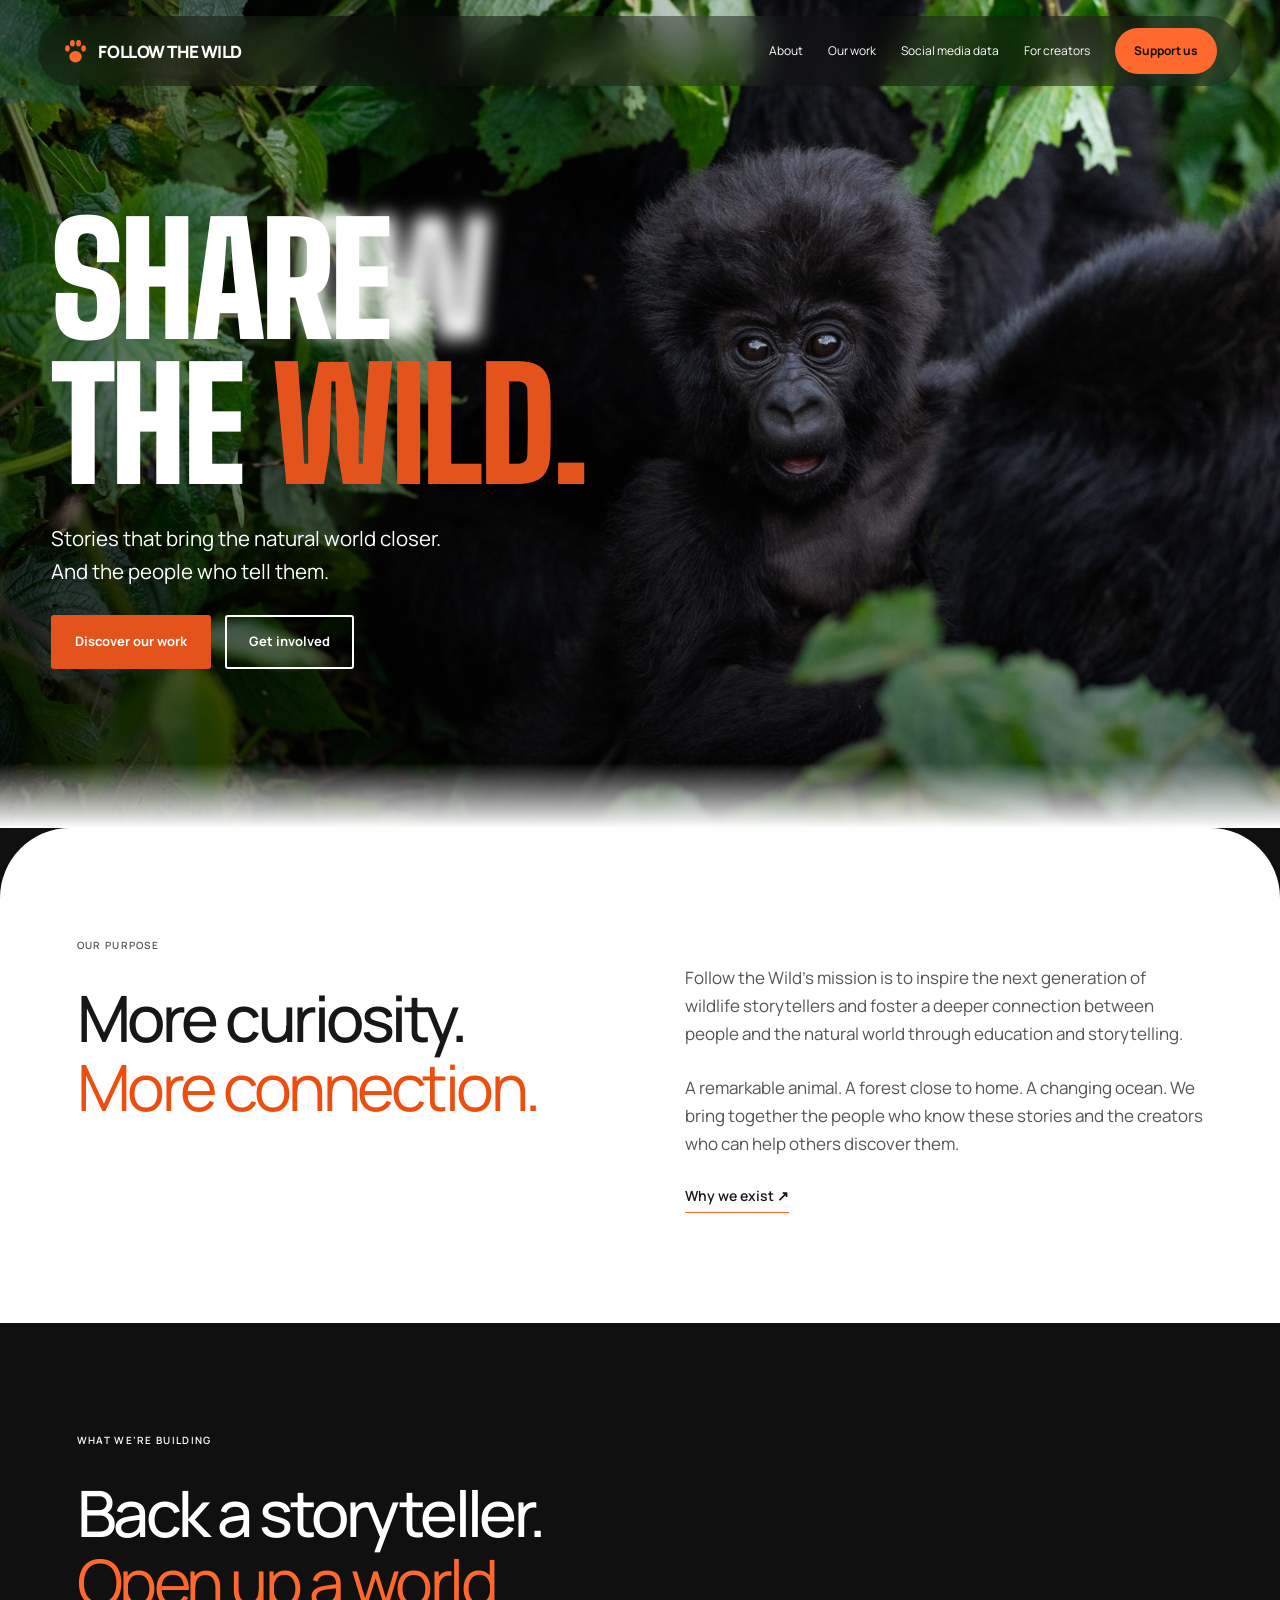
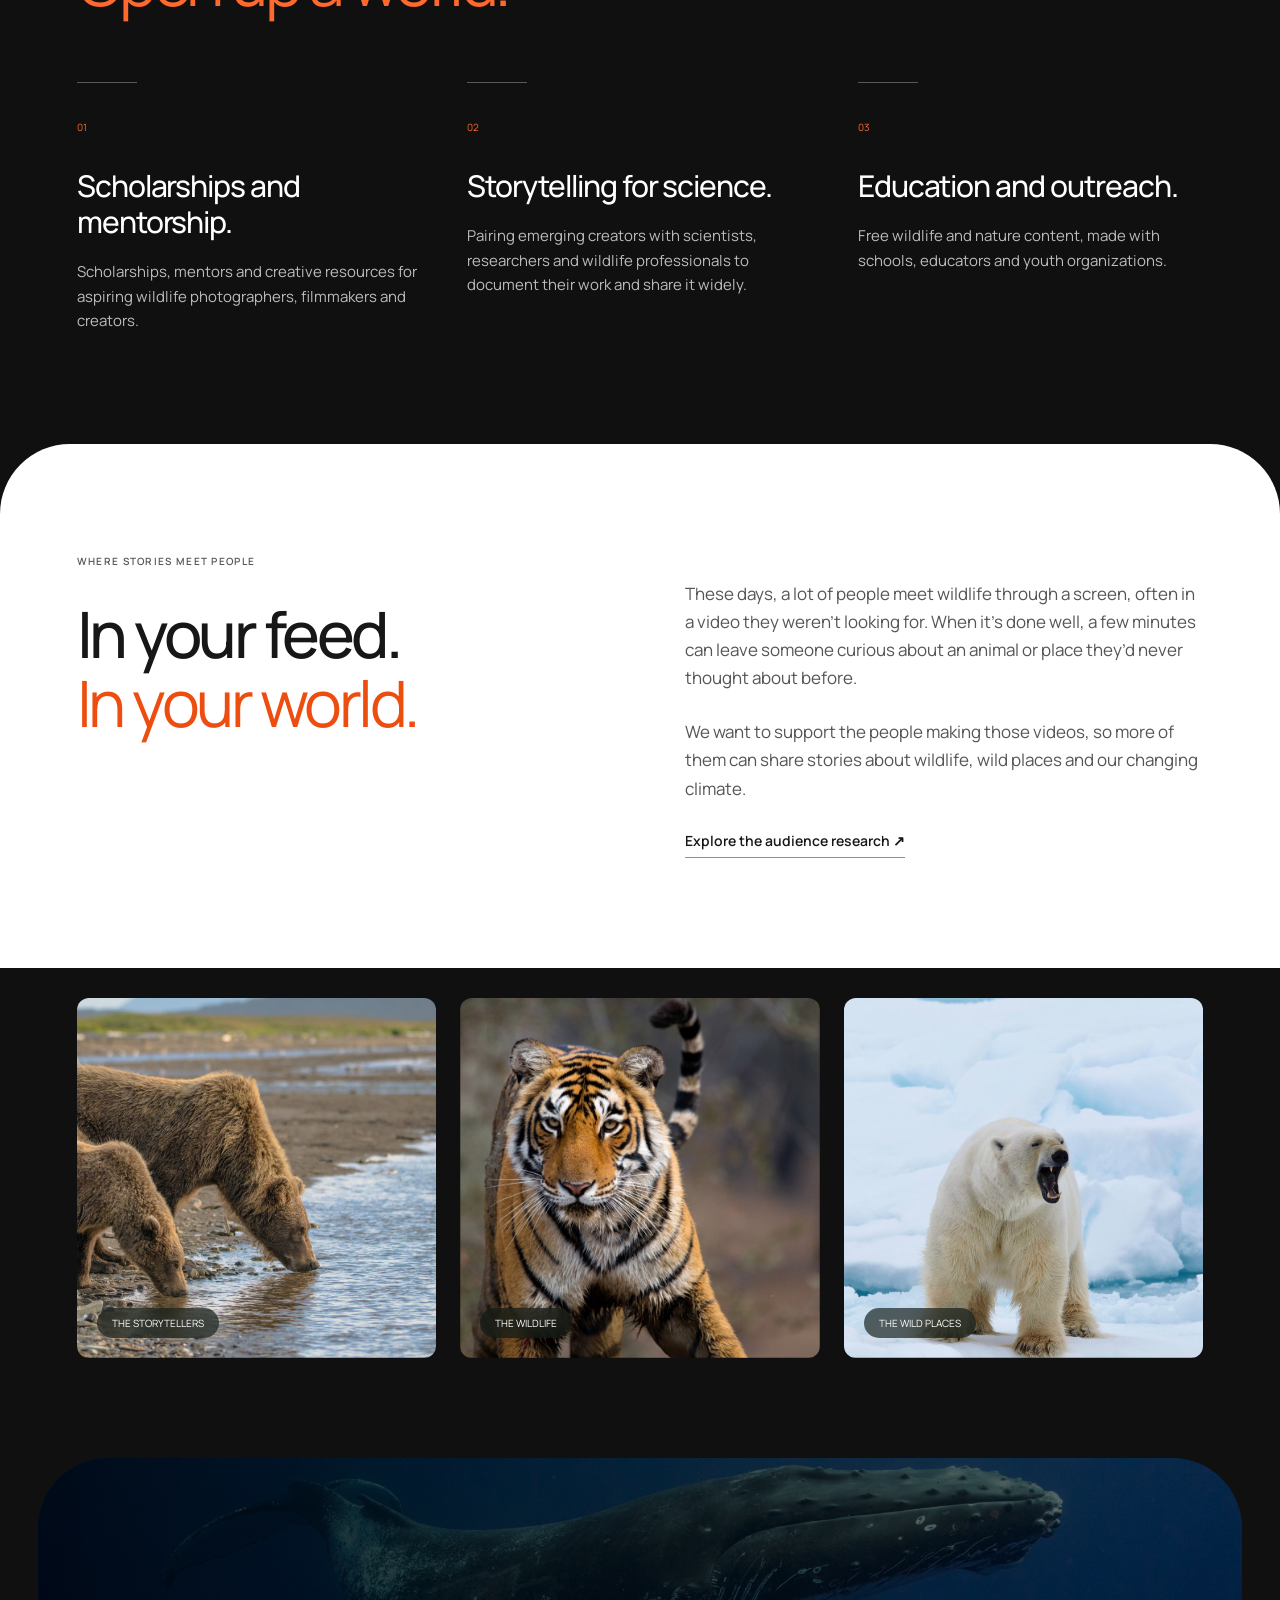
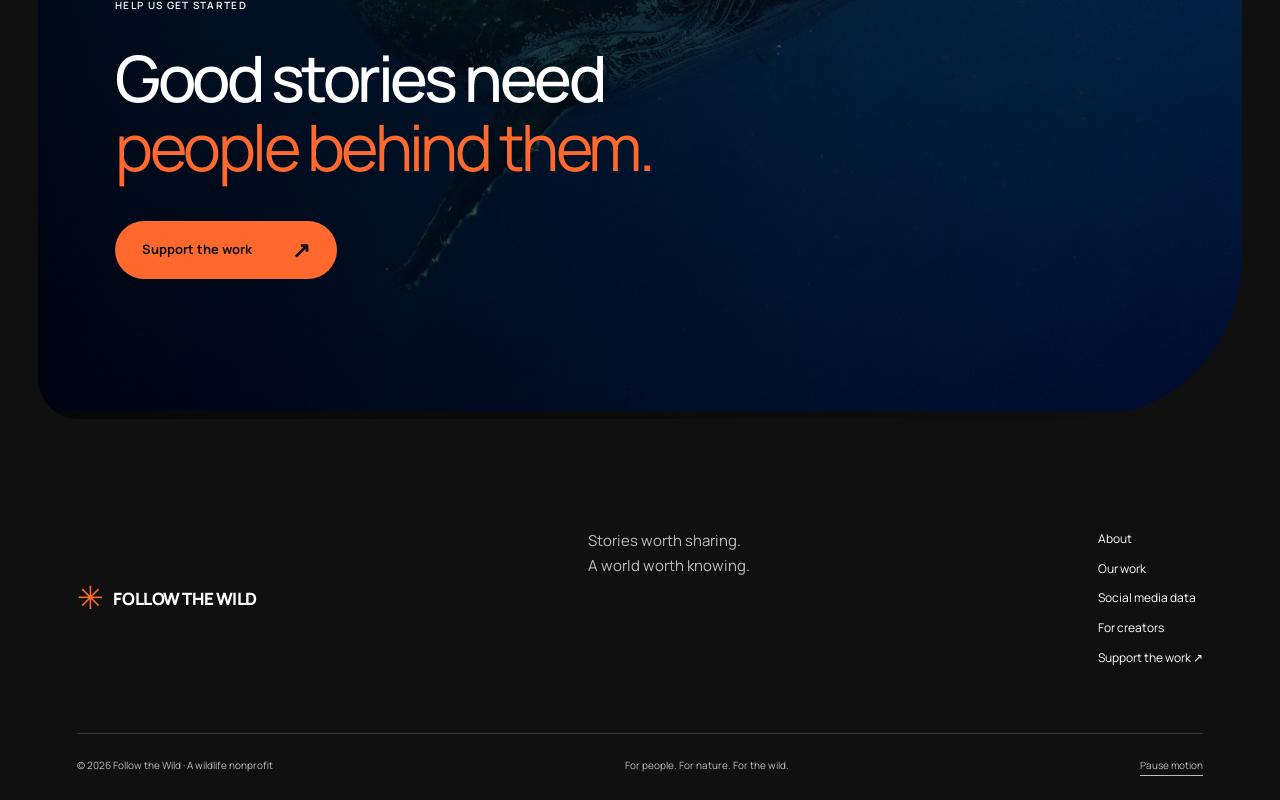
==== commit 4cb94c0a: "Eagle rays for the Our work closing photo Co-Authored-By: Claude Opus 5.5 <noreply@anthropic.com>" ====
--- a/index.html
+++ b/index.html
@@ -1,3 +1,3 @@
 <!doctype html>
-<html lang="en"><head><meta charset="utf-8"><meta name="viewport" content="width=device-width, initial-scale=1"><title>Wildlife, nature & storytelling · Follow the Wild</title><meta name="description" content="Inspiring the next generation of wildlife storytellers through scholarships, mentorship and free wildlife education."><meta property="og:title" content="Wildlife, nature & storytelling · Follow the Wild"><meta property="og:description" content="Inspiring the next generation of wildlife storytellers through scholarships, mentorship and free wildlife education."><meta property="og:image" content="https://followthewild.org/assets/share.jpg"><meta name="theme-color" content="#101b16"><link rel="canonical" href="https://followthewild.org/"><link rel="preconnect" href="https://fonts.googleapis.com"><link rel="preconnect" href="https://fonts.gstatic.com" crossorigin><link href="https://fonts.googleapis.com/css2?family=Manrope:wght@400;500;600;700;800&display=swap" rel="stylesheet"><link rel="stylesheet" href="assets/site.87edfcbe4a2d.css"><link rel="stylesheet" href="assets/organic.5506cccc4132.css"><script src="assets/site.c8171e35bf1b.js" defer></script><link rel="stylesheet" href="https://fonts.googleapis.com/css2?family=Big+Shoulders+Display:wght@900&display=swap"></head>
+<html lang="en"><head><meta charset="utf-8"><meta name="viewport" content="width=device-width, initial-scale=1"><title>Wildlife, nature & storytelling · Follow the Wild</title><meta name="description" content="Inspiring the next generation of wildlife storytellers through scholarships, mentorship and free wildlife education."><meta property="og:title" content="Wildlife, nature & storytelling · Follow the Wild"><meta property="og:description" content="Inspiring the next generation of wildlife storytellers through scholarships, mentorship and free wildlife education."><meta property="og:image" content="https://followthewild.org/assets/share.jpg"><meta name="theme-color" content="#101b16"><link rel="canonical" href="https://followthewild.org/"><link rel="preconnect" href="https://fonts.googleapis.com"><link rel="preconnect" href="https://fonts.gstatic.com" crossorigin><link href="https://fonts.googleapis.com/css2?family=Manrope:wght@400;500;600;700;800&display=swap" rel="stylesheet"><link rel="stylesheet" href="assets/site.87edfcbe4a2d.css"><link rel="stylesheet" href="assets/organic.f950284df8c1.css"><script src="assets/site.c8171e35bf1b.js" defer></script><link rel="stylesheet" href="https://fonts.googleapis.com/css2?family=Big+Shoulders+Display:wght@900&display=swap"></head>
 <body><a class="skip" href="#main">Skip to content</a><header class="site-nav"><a class="brand" href="index.html?release=20261113-1"><svg class="brand-paw" viewBox="0 0 24 28" aria-hidden="true"><g fill="currentColor"><ellipse cx="12" cy="19" rx="6" ry="5.5"/><ellipse cx="4.2" cy="11" rx="2.2" ry="3"/><ellipse cx="9" cy="6" rx="2.3" ry="3.2"/><ellipse cx="15" cy="6" rx="2.3" ry="3.2"/><ellipse cx="19.8" cy="11" rx="2.2" ry="3"/></g></svg> FOLLOW THE WILD</a><nav aria-label="Main navigation"><a href="about.html?release=20261113-1">About</a><a href="programs.html?release=20261113-1">Our work</a><a href="why-it-matters.html?release=20261113-1">Social media data</a><a class="creator-nav" href="get-involved.html?release=20261113-1">For creators</a><a class="button small" href="support.html?release=20261113-1">Support us</a></nav><button class="menu-toggle" aria-expanded="false" aria-controls="mobile-nav">Menu +</button></header><nav id="mobile-nav" class="mobile-nav" aria-label="Mobile navigation" hidden><a href="about.html?release=20261113-1">About</a><a href="programs.html?release=20261113-1">Our work</a><a href="why-it-matters.html?release=20261113-1">Social media data</a><a href="get-involved.html?release=20261113-1">For creators</a><a href="support.html?release=20261113-1">Support us</a></nav><main id="main"><section class="hero reference-hero"><img class="hero-image" src="assets/photos/baby-gorilla.jpg" alt="A young mountain gorilla looking out from the leaves" fetchpriority="high"><div class="hero-content wrap"><h1 aria-label="Follow the Wild"><span class="verb-slot" aria-hidden="true"><span id="hero-verb">Follow</span></span><span class="wild-word" aria-hidden="true"><span class="hero-the">The</span> Wild.</span></h1><div class="hero-bottom"><p>Stories that bring the natural world closer.<br>And the people who tell them.</p><a class="button" href="programs.html?release=20261113-1">Discover our work</a><a class="button hero-secondary" href="get-involved.html?release=20261113-1">Get involved</a></div></div><div class="hero-index" aria-hidden="true"><span id="verb-number">01</span> / 04</div></section><section class="section light" id="the-idea"><div class="wrap two-col"><div><p class="eyebrow">Our purpose</p><h2 class="reveal">More curiosity.<br><em>More connection.</em></h2></div><div><p class="body-copy">Follow the Wild’s mission is to inspire the next generation of wildlife storytellers and foster a deeper connection between people and the natural world through education and storytelling.</p><p class="body-copy">A remarkable animal. A forest close to home. A changing ocean. We bring together the people who know these stories and the creators who can help others discover them.</p><a class="text-link" href="about.html?release=20261113-1">Why we exist ↗</a></div></div></section><section class="section "><div class="wrap"><p class="eyebrow">What we’re building</p><h2 class="reveal">Back a storyteller.<br><em>Open up a world.</em></h2><div class="steps"><article class="reveal"><span>01</span><h3>Scholarships and mentorship.</h3><p>Scholarships, mentors and creative resources for aspiring wildlife photographers, filmmakers and creators.</p></article><article class="reveal"><span>02</span><h3>Storytelling for science.</h3><p>Pairing emerging creators with scientists, researchers and wildlife professionals to document their work and share it widely.</p></article><article class="reveal"><span>03</span><h3>Education and outreach.</h3><p>Free wildlife and nature content, made with schools, educators and youth organizations.</p></article></div></div></section><section class="section light"><div class="wrap two-col"><div><p class="eyebrow">Where stories meet people</p><h2 class="reveal">In your feed.<br><em>In your world.</em></h2></div><div><p class="body-copy">These days, a lot of people meet wildlife through a screen, often in a video they weren’t looking for. When it’s done well, a few minutes can leave someone curious about an animal or place they’d never thought about before.</p><p class="body-copy">We want to support the people making those videos, so more of them can share stories about wildlife, wild places and our changing climate.</p><a class="text-link" href="why-it-matters.html?release=20261113-1">Explore the audience research ↗</a></div></div></section><section class="photo-strip" aria-label="Stories from the natural world"><figure><img style="object-position:30% 72%" src="assets/photos/bears-drinking.jpg" alt="Two brown bears drinking at the edge of a river" loading="lazy"><figcaption>THE STORYTELLERS</figcaption></figure><figure><img style="object-position:35% 40%" src="assets/photos/tiger-stare.jpg" alt="A tiger walking straight toward the camera" loading="lazy"><figcaption>THE WILDLIFE</figcaption></figure><figure><img style="object-position:47% 75%" src="assets/photos/polar-bear-roar.jpg" alt="A polar bear calling out on the sea ice" loading="lazy"><figcaption>THE WILD PLACES</figcaption></figure></section><section class="closing"><img src="assets/photos/humpback-dive.jpg" alt="A humpback whale beneath the surface" loading="lazy"><div class="wrap"><p class="eyebrow">Help us get started</p><h2 class="reveal">Good stories need<br><em>people behind them.</em></h2><a class="button" href="support.html?release=20261113-1">Support the work <span>↗</span></a></div></section></main><footer><div class="footer-top"><a class="brand" href="index.html?release=20261113-1"><span class="brand-symbol">✳</span> FOLLOW THE WILD</a><p>Stories worth sharing.<br>A world worth knowing.</p><div class="footer-links"><a href="about.html?release=20261113-1">About</a><a href="programs.html?release=20261113-1">Our work</a><a href="why-it-matters.html?release=20261113-1">Social media data</a><a href="get-involved.html?release=20261113-1">For creators</a><a href="support.html?release=20261113-1">Support the work ↗</a></div></div><div class="footer-base"><span>© 2026 Follow the Wild · A wildlife nonprofit</span><span>For people. For nature. For the wild.</span><button id="motion-toggle" aria-pressed="false">Pause motion</button></div></footer></body></html>
--- a/assets/organic.f950284df8c1.css
+++ b/assets/organic.f950284df8c1.css
@@ -0,0 +1,225 @@
+/* Soft forms, editorial typography and motion inspired by currents. */
+:root{--bg:#14251f;--panel:#20382e;--ink:#f4f2e9;--muted:#b9c7bb;--orange:#d7a17d;--paper:#eeeee3;--dark:#233b30;--display:'Manrope',Arial,sans-serif;--body:'Manrope',Arial,sans-serif;--mono:'Manrope',Arial,sans-serif;--ease:cubic-bezier(.16,1,.3,1)}
+h1,h2,h3{text-transform:none;font-weight:500;line-height:1.08;letter-spacing:-.055em}
+h1{font-size:clamp(58px,7vw,112px)}h2{font-size:clamp(40px,5vw,76px)}h3{font-size:30px;letter-spacing:-.035em}
+em{font-weight:400}.light em,.funding-inner em{color:#886047}
+.eyebrow{letter-spacing:.13em;font-size:10px;font-weight:600}.brand{font-size:17px;letter-spacing:-.025em}.brand-symbol{font-size:32px}
+.site-nav{border:0;inset:16px 3vw auto;height:70px;border-radius:100px;background:#14251f35;backdrop-filter:blur(18px);padding:0 25px;transition:background .5s,box-shadow .5s}
+.site-nav.scrolled{background:#14251feb;box-shadow:0 8px 30px #08130d22}.site-nav nav{gap:25px}.button{border-radius:100px;padding:17px 26px;transition:background .5s,transform .6s var(--ease),box-shadow .6s}
+.button:hover{background:#e3bc9e;transform:translateY(-4px);box-shadow:0 12px 30px #071e1720}.text-link{transition:letter-spacing .5s,border-color .5s}.text-link:hover{letter-spacing:.025em}.menu-toggle{border-radius:30px}
+.hero{height:92svh;min-height:690px;max-height:1000px;border-radius:0 0 7vw 7vw}.hero-content{padding-bottom:45px;padding-top:145px;justify-content:center}.hero h1{font-size:clamp(88px,11.5vw,175px);line-height:1.05;letter-spacing:-.075em;margin:14px 0 30px;font-weight:500}.hero .eyebrow{margin-bottom:10px}.hero-caption{margin-top:35px;border:0}.hero-lines,.hero-index{display:none}.hero-bottom{max-width:900px}.hero-bottom p{font-size:17px}.wild-word{color:#e1b494}.hero:after{background:linear-gradient(90deg,#102019d9,#10201922 95%),linear-gradient(0deg,#10201955,transparent)}
+.verb-slot{position:relative;height:1.12em;overflow:visible;perspective:900px}.verb-slot>span{transition:none;position:absolute;left:0;top:0;white-space:nowrap}.verb-letter{display:inline-block;transform-origin:50% 80%;will-change:transform,opacity}.verb-ghost{pointer-events:none}.hero .hero-image{animation:none;transform:scale(1.08) translateY(var(--drift,0px))}
+.section{padding:110px 0;position:relative}.section.light{border-radius:70px 70px 0 0}.section.light+.section.light{border-radius:0}.audience-opening{margin-top:28px;padding:75px 0 30px!important}.audience-intro{max-width:650px;margin-top:25px;font-size:18px;color:#526452}.audience-opening+#home-daily{padding-top:35px}.audience-link{padding-top:0;padding-bottom:65px}.audience-link .text-link{margin-top:0}.chart-layout{gap:7vw}.chart-layout h2{font-size:clamp(38px,4.2vw,63px)}.chart-layout>div:first-child{position:sticky;top:130px}.chart-layout>div:last-child{border-radius:38px;padding:34px;background:#fff8;box-shadow:0 20px 70px #31433209}.dark-chart .chart-layout>div:last-child{background:#ffffff06;box-shadow:none}.chart-head{letter-spacing:0;font-weight:600}.chart-sub{font-size:11px}.bar-track{border-radius:30px;height:16px;background:#dae0d2;overflow:hidden}.bar-fill{border-radius:30px;background:#aa795c;transition:transform 1.8s var(--ease)}.bar-label b{font-size:25px;font-weight:500}.chart-source{font-size:11px;line-height:1.75}.line-chart .line-path{transition:stroke-dashoffset 2.4s var(--ease);stroke-linecap:round}.line-chart .value-label{font-size:25px;font-weight:500}.line-chart .point{transition:opacity .8s 1s}.motion-on .chart:not(.visible) .point{opacity:0}.chapter{border:0;padding-bottom:0;font-size:10px;opacity:.75}.dark-chart{overflow:hidden}.dark-chart:before{content:'';position:absolute;width:55vw;height:55vw;border-radius:43% 57% 64% 36%;border:1px solid #e2c8a316;right:-20vw;top:0;transform:rotate(var(--turn,0deg));pointer-events:none}
+.photo-strip{gap:28px;padding:30px 6vw 75px;align-items:center}.photo-strip figure{border-radius:48% 48% 40px 40px;height:460px;transform:translateY(var(--drift,0px))}.photo-strip figure:nth-child(2){border-radius:40px 40px 48% 48%;height:540px}.photo-strip img{transform:scale(1.08)}.photo-strip figcaption{border-radius:20px;padding:8px 15px;backdrop-filter:blur(10px)}
+.concepts{background:var(--bg)}.concept-grid{gap:35px;align-items:start}.concept-card{border:0;background:transparent}.concept-card:nth-child(2){margin-top:65px}.concept-card:nth-child(3){margin-top:125px}.concept-image{height:330px;border-radius:45% 45% 30px 30px}.concept-card:nth-child(2) .concept-image{border-radius:35px 35px 45% 45%}.concept-card:nth-child(3) .concept-image{border-radius:45% 35px 35px 35px}.concept-copy{padding:28px 0}.concept-copy h3{font-size:28px;line-height:1.15}.format-tag{border-radius:30px;background:#f3eddfdf;color:#233b30;font-size:9px;left:20px;bottom:22px}.concept-copy .eyebrow{line-height:1.7}
+.steps{gap:45px}.steps article{border:0;position:relative;padding-top:30px}.steps article:before{content:'';position:absolute;width:60px;height:1px;top:0;background:currentColor;opacity:.3;transform-origin:left;transition:transform 1.3s var(--ease)}.motion-on .steps article:not(.visible):before{transform:scaleX(0)}.steps h3{font-size:30px;line-height:1.2}.steps article>span{font-size:10px}.collaboration-list article{border-color:#ecf1e718;border-radius:35px;padding-inline:24px;transition:background .5s}.collaboration-list article:hover{background:#ffffff06}
+.network .node{border-radius:40px;border-color:#c2cfb333;padding:13px 18px;background:#23392fe8;font-size:9px}.network .center{background:#d7b799;color:var(--bg);width:110px;height:110px;border-radius:44% 56% 52% 48%;animation:seed 10s ease-in-out infinite;font-size:19px;box-shadow:none}.node.center b{font-size:29px}.network-lines path{stroke:#c1cbb0;stroke-width:1.3;stroke-dasharray:700;stroke-dashoffset:700;animation:none;transition:stroke-dashoffset 3s var(--ease)}.network.visible .network-lines path{stroke-dashoffset:0}.orbit{stroke-dasharray:none;stroke:#c2cfb315;animation:none}.network-caption{font-size:11px}.n3{left:83%}.n4{left:19%}
+.closing{margin:25px 3vw;border-radius:70px 70px 160px 40px;padding:140px 0}.closing>img{height:115%;top:-7%;transform:translateY(var(--drift,0px)) scale(1.04)}.closing em{color:#ddbc9e}.page-hero{margin:0 0 25px;border-radius:0 0 9vw 9vw;min-height:640px;padding-top:185px}.page-hero .hero-image{transform:translateY(var(--drift,0px)) scale(1.12)}.page-hero h1{font-size:clamp(55px,6.7vw,104px)}.why-hero{border-radius:0 0 9vw 9vw;background:radial-gradient(ellipse at 80% 80%,#365041,#14251f 75%)}.why-hero:after{border-color:#d7b79925;box-shadow:0 0 0 80px #d7b79907,0 0 0 160px #d7b79904}.funding-band{border:0;border-radius:70px 140px 0 0}.funding-inner h2{font-size:clamp(40px,4.7vw,70px)}.join-panel,.donation-card{border-radius:40px;border:0}.join-panel{background:#e0e6d9}input:not([type=checkbox]),textarea{border-radius:15px}.chips span,.donation-amounts span,.demo-badge{border-radius:30px}.donation-card h3{font-size:36px;line-height:1.15}#donation-dialog{border-radius:38px}#donation-dialog h2{font-size:50px}.evidence-pair strong{color:#946849;font-weight:500}.faq details p{animation:unfold .6s var(--ease)}.mobile-nav{border-radius:30px 30px 0 0;animation:unfold .6s var(--ease)}.mobile-nav a{font-size:32px;font-weight:500}.footer-top{padding-top:20px}footer{border:0}.motion-on .reveal{transform:translateY(55px) rotate(1.2deg);opacity:0;filter:blur(5px);transition:opacity 1.2s,transform 1.5s var(--ease),filter 1.2s;transition-delay:var(--stagger,0ms)}.motion-on .reveal.visible{opacity:1;transform:none;filter:none}.motion-on .image-reveal{clip-path:inset(9% 5% 9% 5% round 100px);transition:clip-path 1.6s var(--ease)}.motion-on .image-reveal.visible{clip-path:inset(0 round 0)}
+@keyframes seed{50%{border-radius:55% 45% 40% 60%;transform:translate(-50%,-50%) rotate(5deg)}}@keyframes unfold{from{opacity:0;transform:translateY(15px)}to{opacity:1;transform:none}}
+@media(max-width:1050px){.site-nav nav{gap:15px}.site-nav .brand{font-size:14px}.brand-symbol{font-size:27px}.concept-image{height:260px}.photo-strip figure{height:350px}.photo-strip figure:nth-child(2){height:420px}}
+@media(max-width:760px){.site-nav{inset:10px 3vw auto;height:62px;padding:0 17px}.site-nav .brand{font-size:15px}.mobile-nav{top:82px}.hero{min-height:650px;height:90svh;border-radius:0 0 40px 40px}.hero-content{padding-top:105px;padding-bottom:35px}.hero h1{font-size:18vw;letter-spacing:-.065em;margin:15px 0 28px}.hero .eyebrow{max-width:290px;font-size:9px}.hero-bottom p{font-size:14px}.hero-caption{margin-top:25px}.hero .hero-image{object-position:62% 50%}.section{padding:70px 0}.section.light{border-radius:38px 38px 0 0}.audience-opening{padding-top:50px!important;margin-top:15px}.audience-intro{font-size:16px}h2{font-size:clamp(36px,8.8vw,55px)}.chart-layout h2{font-size:40px}.chart-layout>div:first-child{position:static}.chart-layout>div:last-child{padding:23px;border-radius:26px}.chart-source{font-size:10px}.chart-sub{font-size:10px}.chart-layout{gap:30px}.concept-grid{gap:30px}.concept-card:nth-child(n){margin-top:0}.concept-image{height:330px}.concept-copy{padding:24px 5px}.photo-strip{gap:15px;padding-bottom:35px}.photo-strip figure{height:260px;border-radius:90px 90px 25px 25px}.photo-strip figure:nth-child(2){height:310px;border-radius:25px 25px 90px 90px}.photo-strip figcaption{font-size:7px;left:8px;padding:6px 9px}.page-hero{min-height:550px;padding-top:155px}.page-hero h1,.why-hero h1{font-size:clamp(45px,10.5vw,73px)}.page-hero .intro{font-size:15px}.closing{padding:85px 0;border-radius:38px 38px 85px 30px}.funding-band{border-radius:40px 70px 0 0}.funding-inner h2{font-size:38px}.network .node{font-size:7px;padding:10px}.network .center{width:85px;height:85px;font-size:16px}.node.center b{font-size:25px}.join-panel,.donation-card{border-radius:28px}.donation-card h3{font-size:32px}.brand{font-size:16px}.footer-base{font-size:9px}.motion-on .reveal{transform:translateY(35px);filter:blur(3px)}}
+.motion-paused .image-reveal{clip-path:none!important}.motion-paused .reveal{filter:none!important}.motion-paused .network-lines path{stroke-dashoffset:0}.motion-paused .point{opacity:1!important}.motion-paused [data-drift]{--drift:0px!important}
+@media(prefers-reduced-motion:reduce){.image-reveal{clip-path:none!important}.reveal{filter:none!important}.network-lines path{stroke-dashoffset:0}.point{opacity:1!important}[data-drift]{--drift:0px!important}}
+/* Native page transitions are progressive enhancement for supporting browsers. */
+@view-transition{navigation:auto}
+::view-transition-old(root){animation:page-out .45s ease both}
+::view-transition-new(root){animation:page-in .8s var(--ease) both}
+@keyframes page-out{to{opacity:0;transform:scale(.985);filter:blur(3px)}}
+@keyframes page-in{from{opacity:0;transform:translateY(28px);clip-path:inset(3% 1% 0 round 45px)}to{opacity:1;transform:none;clip-path:inset(0 round 0)}}
+html.motion-paused::view-transition-old(root),html.motion-paused::view-transition-new(root){animation:none}
+@media(prefers-reduced-motion:reduce){::view-transition-old(root),::view-transition-new(root){animation:none}}
+
+.network-lines path{stroke-dashoffset:0}
+.motion-on .network:not(.visible) .network-lines path{stroke-dashoffset:700}
+.motion-paused .network-lines path{stroke-dashoffset:0!important}
+/* Noticeable, repeatable motion: each data scene arrives and departs. */
+.hero-sequence{display:flex;gap:8px;align-items:center;margin:-8px 0 24px;flex-wrap:wrap}
+.hero-sequence button{background:#12271c88;border:1px solid #f1eed740;border-radius:30px;color:#f4f2e9;padding:7px 15px;font-size:12px;transition:background .4s,color .4s,transform .4s}
+.hero-sequence button[aria-pressed=true]:not(.hero-motion-toggle){background:#e1b494;color:#17251c;transform:translateY(-3px)}
+.hero-sequence .hero-motion-toggle{border-color:transparent;background:none;font-size:10px;text-decoration:underline;text-underline-offset:4px}
+.hero .verb-slot{perspective:650px}.verb-letter{backface-visibility:hidden}.hero h1{margin-bottom:26px}
+.wild-trail{position:fixed;right:12px;top:17vh;bottom:5vh;width:66px;z-index:40;display:flex;flex-direction:column;justify-content:space-between;pointer-events:none;color:#d7a17d}
+.wild-trail span{width:43px;height:49px;display:block;opacity:.16;transform:translateX(0) rotate(-18deg) scale(.7);transition:opacity .45s,transform .55s cubic-bezier(.2,1.7,.4,1),filter .5s}
+.wild-trail span:nth-child(even){align-self:flex-end;transform:translateX(0) rotate(18deg) scale(.7)}
+.wild-trail svg{width:100%;height:100%;fill:currentColor;filter:drop-shadow(0 1px 2px #17302655)}
+.wild-trail span.stepped{opacity:.65;transform:rotate(-18deg) scale(1)}.wild-trail span.stepped:nth-child(even){transform:rotate(18deg) scale(1)}
+.wild-trail span.current-step{opacity:1;transform:rotate(-18deg) scale(1.22);filter:drop-shadow(0 0 10px #d7a17d55)}.wild-trail span.current-step:nth-child(even){transform:rotate(18deg) scale(1.22)}
+.wrap{padding-right:max(7vw,90px)}
+.chart{perspective:900px}.bar-row{transform-origin:15% 50%;transition:transform 1s cubic-bezier(.18,1.15,.35,1),opacity .7s;transition-delay:var(--row-delay,0ms)}
+.motion-on .chart:not(.visible) .bar-row{opacity:0;transform:translate3d(0,-95px,-80px) rotate(-7deg)}
+.motion-on .chart.exited .bar-row{opacity:0;transform:translate3d(35px,110px,0) rotate(12deg);transition-duration:.65s}
+.motion-on .chart.visible .bar-row{opacity:1;transform:translate3d(0,0,0) rotate(0deg)}
+.bar-fill{transition-duration:1.7s;transition-delay:calc(var(--delay,0s) + .2s)}
+.line-chart{transition:transform 1.2s var(--ease),opacity .8s;transform-origin:center bottom}
+.motion-on .chart:not(.visible) .line-chart{opacity:0;transform:translateY(80px) rotateX(25deg) scale(.9)}
+.motion-on .chart.exited .line-chart{transform:translateY(100px) rotate(6deg) scale(.92)}
+.motion-on .chart.visible .line-chart{opacity:1;transform:none}.line-chart .point{transform-box:fill-box;transform-origin:center;transition:transform .8s var(--ease) 1s,opacity .8s 1s}.motion-on .chart:not(.visible) .point{transform:scale(0)}
+.evidence-pair article{position:relative;isolation:isolate;padding:40px 30px;border:0;border-radius:45px;background:#fff6;overflow:hidden;transition:transform 1.1s var(--ease),opacity .8s}
+.evidence-pair article:before{content:'';position:absolute;z-index:-1;right:-75px;top:-75px;width:260px;height:260px;border:28px solid #9baa8a25;border-radius:50%;transform:scale(.25);transition:transform 1.8s var(--ease)}
+.evidence-pair.visible article:before{transform:scale(1.2)}
+.motion-on .evidence-pair:not(.visible) article{opacity:0;transform:translateY(-90px) rotate(-5deg)}
+.motion-on .evidence-pair.exited article{transform:translateY(90px) rotate(7deg)}
+.motion-on .evidence-pair.visible article{opacity:1;transform:none}
+.network.visible .orbit{animation:breathing-orbit 7s ease-in-out infinite}.network.visible .orbit.second{animation-delay:-3.5s}.network.visible .n1,.network.visible .n3{animation:node-float 5s ease-in-out infinite}.network.visible .n2,.network.visible .n4{animation:node-float 5s ease-in-out -2.5s infinite}
+@keyframes breathing-orbit{50%{transform:scale(1.08);opacity:.45}}
+@keyframes node-float{50%{transform:translate(-50%,calc(-50% - 12px)) rotate(3deg)}}
+@media(max-width:1050px){.site-nav nav{gap:12px}.site-nav nav>a:not(.button){font-size:11px}}
+@media(max-width:760px){.wrap{padding-right:44px}.wild-trail{right:4px;width:31px;top:20vh;bottom:9vh}.wild-trail span{width:25px;height:29px}.hero .wrap{padding-right:38px}.hero h1{font-size:18vw}.hero-sequence{gap:5px;margin:0 0 22px}.hero-sequence button{font-size:10px;padding:5px 10px}.hero-sequence .hero-motion-toggle{font-size:9px}.hero-content{padding-top:105px}.hero-caption{margin-top:18px;padding-top:12px}.hero-bottom .button{margin-top:18px}.chart-layout>div:last-child{padding:20px 15px}.evidence-pair article{padding:28px 20px}.chart-source{overflow-wrap:anywhere}.evidence-pair strong{font-size:85px}}
+.motion-paused .bar-row,.motion-paused .chart .line-chart,.motion-paused .evidence-pair article{opacity:1!important;transform:none!important}
+.motion-paused .wild-trail span{opacity:.4;transform:rotate(-18deg)}.motion-paused .wild-trail span:nth-child(even){transform:rotate(18deg)}
+@media(prefers-reduced-motion:reduce){.bar-row,.chart .line-chart,.evidence-pair article{opacity:1!important;transform:none!important}.wild-trail span{opacity:.4;transform:none!important}}
+
+/* Restored orange accents and restrained left-side reading line. */
+:root{--orange:#ff692d}
+.wild-word,.closing em{color:var(--orange)}
+.light em,.funding-inner em,.evidence-pair strong{color:#b93e0d}
+.button:hover{background:#ff8a59}
+.bar-fill{background:#bd440f}
+.network .center{background:var(--orange)}
+.wrap{padding-right:6vw}
+.reading-progress{position:fixed;left:19px;top:120px;bottom:40px;width:2px;background:#a8b4a830;z-index:40;pointer-events:none;border-radius:4px;overflow:hidden}
+.reading-progress span{display:block;width:100%;height:100%;background:var(--orange);transform:scaleY(0);transform-origin:top}
+@media(max-width:760px){.wrap,.hero .wrap{padding-right:5vw}.reading-progress{left:6px;top:100px;bottom:28px;width:2px}.hero-caption{margin-top:25px;padding-top:22px}}
+/* Orange, white and charcoal. No tinted page backgrounds. */
+:root{--bg:#101010;--panel:#1b1b1b;--ink:#fff;--muted:#bcbcbc;--orange:#ff692d;--paper:#fff;--dark:#171717;--rule:#ffffff29}
+body{background:#101010}.hero{background:#151515}.site-nav{background:#10101065}.site-nav.scrolled{background:#101010f2}.hero:after,.page-hero:after{background:linear-gradient(90deg,#000b,#0002 90%),linear-gradient(0deg,#0006,transparent 70%)}
+.hero h1 .wild-word,.closing em{color:var(--orange)}.button{color:#101010}.light em,.funding-inner em,.evidence-pair strong{color:#bf3c09}.light .eyebrow,.light .body-copy,.chart-layout p,.chart-axis,.chart-source,.preview-note,.interest-intro,.join-panel label>span:not(.chips span),legend span,.funding-inner p:not(.eyebrow),.funding-action>span,.evidence-pair p,.light .steps p,.audience-intro{color:#555}
+.light,.funding-band{background:#fff}.join-panel{background:#f1f1f1}.concepts{background:#101010}.concept-card{background:transparent}.chart-layout>div:last-child,.evidence-pair article{background:#f5f5f5;box-shadow:none}.dark-chart .chart-layout>div:last-child{background:#1b1b1b}.bar-track{background:#e2e2e2}.bar-fill{background:#ff692d}.bar-row:nth-of-type(2) .bar-fill{background:#575757}.bar-row:nth-of-type(3) .bar-fill{background:#777}.bar-row:nth-of-type(4) .bar-fill{background:#999}.chart-source,.join-note,.stat-teaser,.chapter{border-color:#ddd}.dark-chart .chart-source{color:#bcbcbc;border-color:#ffffff29}.dark-chart .chart-layout p{color:#bcbcbc}.evidence-pair article:before{border-color:#dedede70}.network .node{background:#202020;border-color:#ffffff30}.network .center{background:var(--orange)}.network-lines path{stroke:#aaa}.orbit{stroke:#ffffff20}.format-tag{background:#fffffff0;color:#171717}.why-hero{background:radial-gradient(ellipse at 80% 80%,#333,#101010 75%)}.why-hero:after{border-color:#ff692d25;box-shadow:0 0 0 80px #ff692d07,0 0 0 160px #ff692d04}.closing:after{background:linear-gradient(90deg,#0009,transparent)}
+input:not([type=checkbox]),textarea{background:#fff;border-color:#ccc;color:#171717}.chips span{border-color:#bbb}.chips input:checked+span{background:#171717;color:#fff}.donation-card{background:#171717}.donation-amounts span{border-color:#777}#custom-amount{background:#262626;border-color:#777;color:#fff}#custom-amount::placeholder{color:#aaa}.demo-badge{border-color:#ff692d66}#donation-dialog{background:#101010;border-color:#777}#donation-dialog::backdrop{background:#000c}
+main{position:relative}.trail-line{position:absolute;left:0;width:100%;pointer-events:none;z-index:6;overflow:visible;color:var(--orange)}
+.trail-line .trail-path{fill:none;stroke:var(--orange);stroke-width:2.5;stroke-dasharray:9 9;stroke-linecap:round}
+.trail-line use{opacity:0;transition:opacity .5s ease}.trail-line use.on{opacity:.9}
+.restored-panels{background:#fff;color:#171717;padding-top:65px}.panel-intro{padding-bottom:45px}.panel-intro h2{font-size:clamp(38px,4.7vw,68px)}.panel-intro em{color:#bf3c09}
+.restored-band{position:relative;isolation:isolate;display:flex;align-items:center;min-height:330px;overflow:hidden;color:#fff;border-bottom:3px solid #fff}
+.restored-band>img{position:absolute;inset:0;width:100%;height:100%;object-fit:cover;z-index:-2;transition:transform 1.4s cubic-bezier(.2,.7,.2,1);object-position:50% 48%}
+.restored-band:after{content:'';position:absolute;inset:0;background:linear-gradient(90deg,#0009,#0002);z-index:-1;transition:background .4s}
+.restored-band:hover>img,.restored-band:focus-visible>img{transform:scale(1.05)}
+.restored-band h3{font-size:clamp(58px,8vw,112px);font-weight:600;letter-spacing:-.05em;line-height:1}.restored-band p{font-size:18px;margin-top:16px}.panel-link{display:inline-block;font-size:12px;margin-top:20px;border-bottom:1px solid #ffffff60;padding-bottom:4px}
+.restored-band:nth-of-type(2)>img{object-position:50% 54%}.restored-band:nth-of-type(3)>img{object-position:50% 35%}
+@media(max-width:760px){.restored-panels{padding-top:45px}.panel-intro{padding-bottom:30px}.restored-band{min-height:300px}.restored-band h3{font-size:64px}.restored-band p{font-size:15px;max-width:290px}.restored-band:after{background:linear-gradient(90deg,#000b,#0003)}.trail-line{display:none}}
+.light em,.funding-inner em,.panel-intro em,.evidence-pair strong{color:#ed4e10}.intro{color:#e8e8e8}.light .steps article>span{color:#ad350a}.dark-chart:before{border-color:#ffffff12}.join-note{border-color:#ddd}.donation-card legend span{color:#bcbcbc}
+/* Clear, fixed network geometry with directional information flow. */
+.network{margin:25px 0 45px;aspect-ratio:600/440}
+.network .node{font:600 clamp(10px,1.05vw,16px)/1.2 var(--body);letter-spacing:0;padding:14px 19px;border-radius:12px;background:#202020;border:1px solid #666;animation:none!important;transform:translate(-50%,-50%)}
+.network .n1{left:18.333%;top:20.455%}.network .n2{left:81.667%;top:20.455%}.network .n3{left:81.667%;top:79.545%}.network .n4{left:18.333%;top:79.545%}
+.network .node.center{left:50%;top:50%;width:120px;height:120px;border:0;border-radius:50%;background:var(--orange);color:#101010;font-size:22px;animation:none!important;transform:translate(-50%,-50%)}.network .node.center b{font:800 37px/1.1 var(--body)}
+.network .orbit{animation:none!important;stroke:#ffffff20;transform:none}
+.network .network-lines path{stroke:#aaa;stroke-width:2;stroke-dasharray:4 9;stroke-dashoffset:0;stroke-linecap:round;opacity:.75;transition:none;animation:none}
+.motion-on .network.visible .network-lines path{animation:network-flow 1.3s linear infinite}.network .network-lines .inward-flow{stroke:var(--orange)}
+@keyframes network-flow{to{stroke-dashoffset:-26}}
+.network-caption{font-size:12px;bottom:-6%}
+.photo-strip{grid-template-columns:repeat(3,minmax(0,1fr));align-items:stretch;gap:24px}
+.photo-strip figure,.photo-strip figure:nth-child(2){height:360px;border-radius:12px;transform:none!important}
+.concept-card:nth-child(n){margin-top:0}.concept-image,.concept-card:nth-child(n) .concept-image{border-radius:12px;height:290px}
+@media(max-width:760px){.network .node{font-size:10px;padding:10px 9px;border-radius:8px}.network .node.center{width:82px;height:82px;font-size:16px}.network .node.center b{font-size:26px}.network-caption{font-size:11px}.photo-strip{grid-template-columns:1fr;gap:18px}.photo-strip figure,.photo-strip figure:nth-child(2){height:300px;display:block}.photo-strip figure:last-child{display:block}.concept-image,.concept-card:nth-child(n) .concept-image{height:270px}}
+/* Evidence-led research layouts. All graphics retain readable values without motion. */
+.research-nav{display:flex;gap:10px;flex-wrap:wrap;padding-block:30px}.research-nav a{border:1px solid #ffffff40;border-radius:30px;padding:9px 15px;font-size:12px}.research-nav a:hover{border-color:var(--orange);color:var(--orange)}
+.research-section .research-intro{font-size:18px;color:#555;max-width:800px;margin-top:25px;margin-bottom:48px}.research-visual{position:relative;padding:38px;background:#f5f5f5;border-radius:16px;min-width:0}.research-visual .chart-head{font-size:19px;font-weight:700;margin-bottom:12px}.research-visual .chart-sub{margin:0 0 32px;line-height:1.7}.research-visual .bar-row .bar-fill{background:var(--orange)}.research-visual .community-bar .bar-fill{background:#777}.research-visual .bar-label{font-size:14px}.research-visual .chart-source{font-size:12px}.research-visual .chart-axis{font-size:11px}.generation-pair{padding:22px 0;border-top:1px solid #ddd}.generation-pair h4{font-size:17px;margin:0 0 20px;font-weight:700}.generation-pair .bar-row{margin-bottom:18px}.generation-pair .bar-label b{font-size:21px}.research-notes{font-size:13px;margin-top:25px;max-width:850px}.research-notes summary{cursor:pointer;font-weight:700}.research-notes p{margin-top:16px;color:#555}
+.donut-pair{display:grid;grid-template-columns:1fr 1fr;gap:50px}.donut-metric{position:relative;text-align:center;max-width:300px;width:100%;margin:auto}.donut-metric svg{width:210px;height:210px;display:block;margin:auto}.donut-metric strong{position:absolute;left:0;right:0;top:68px;font-size:50px;line-height:1.4;letter-spacing:-.06em}.donut-metric p{margin-top:18px;font-size:15px;color:#444;line-height:1.6}.donut-base,.donut-arc{fill:none;stroke-width:10}.donut-base{stroke:#ddd}.donut-arc{stroke:var(--orange);stroke-dasharray:var(--arc) 100;transform:rotate(-90deg);transform-origin:80px 80px;transition:stroke-dasharray 1.8s var(--ease)}.motion-on .chart:not(.visible) .donut-arc{stroke-dasharray:0 100}
+.indexed-chart{position:relative}.index-baseline{position:absolute;top:0;bottom:20px;width:1px;left:50%;border-left:1px dashed #777;pointer-events:none}.indexed-chart .bar-label{position:relative;background:#f5f5f5;padding:4px 0}.indexed-chart .bar-track{position:relative}.indexed-chart .bar-track:after{position:absolute;content:'';left:50%;top:0;bottom:0;border-left:1px dashed #222}.indexed-chart .bar-row{margin-bottom:30px}
+#spend-chart{position:relative;padding-left:48px}.spend-columns{display:grid;grid-template-columns:repeat(4,minmax(0,1fr));gap:25px}.column-space{height:280px;position:relative;border-bottom:1px solid #999;background:repeating-linear-gradient(to top,#ddd 0 1px,transparent 1px 140px)}.column-fill{position:absolute;left:12%;right:12%;bottom:0;height:var(--height);background:var(--orange);transform-origin:bottom;transition:transform 1.6s var(--ease);transition-delay:var(--column-delay);border-radius:5px 5px 0 0}.column-fill b{position:absolute;top:-31px;left:50%;transform:translateX(-50%);font-size:21px;white-space:nowrap;letter-spacing:-.04em}.column-fill.forecast,.forecast-row .bar-fill{background:repeating-linear-gradient(135deg,#ff692d 0 6px,#ffc0a6 6px 10px)!important}.spend-column>strong{display:block;margin-top:13px;text-align:center;font-size:15px}.spend-column>span{display:block;text-align:center;font-size:10px;color:#555}.spend-scale{position:absolute;left:0;top:0;height:280px;display:flex;flex-direction:column;justify-content:space-between;font-size:11px;color:#555}.motion-on .chart:not(.visible) .column-fill{transform:scaleY(0)}
+.market-pair{display:grid;grid-template-columns:1.35fr 1fr;gap:30px;align-items:start}.payout-card{padding:35px;border:1px solid #ddd;border-radius:16px}.payout-card strong{font-size:clamp(55px,6vw,90px);letter-spacing:-.065em;color:#ed4e10;line-height:1.1}.payout-card h3{font-size:28px;margin:20px 0}.payout-card>p:not(.eyebrow){font-size:15px;color:#555}.industry-grid{display:grid;grid-template-columns:1fr 1fr;gap:25px}.industry-card{border:1px solid #ddd;border-radius:12px;padding:32px}.industry-card .eyebrow{line-height:1.7}.industry-card h3{font-size:29px;line-height:1.2;letter-spacing:-.035em;margin-bottom:20px}.industry-card>p:not(.eyebrow){font-size:15px;color:#555}.research-methods p{font-size:16px}.research-methods{padding-bottom:30px}
+@media(max-width:760px){.research-nav{gap:7px;padding-block:25px}.research-nav a{font-size:11px;padding:8px 12px}.research-visual{padding:24px 18px}.research-visual .chart-head{font-size:17px}.research-section .research-intro{font-size:16px;margin-bottom:30px}.donut-pair{grid-template-columns:1fr;gap:35px}.donut-metric svg{width:180px;height:180px}.donut-metric strong{top:57px;font-size:44px}.market-pair,.industry-grid{grid-template-columns:1fr}.spend-columns{gap:8px}#spend-chart{padding-left:28px}.column-space,.spend-scale{height:220px}.column-space{background-size:auto 110px}.column-fill{left:10%;right:10%}.column-fill b{font-size:15px;top:-27px}.spend-scale{font-size:9px}.spend-column>span{font-size:9px;line-height:1.4;margin-top:5px}.spend-column>strong{font-size:13px}.research-visual .bar-label{font-size:12px;gap:12px}.industry-card,.payout-card{padding:25px}.research-visual .chart-source{font-size:11px}.research-visual .chart-axis{font-size:10px}}
+.motion-paused .chart .donut-arc{stroke-dasharray:var(--arc) 100!important}.motion-paused .chart .column-fill{transform:none!important}
+@media(prefers-reduced-motion:reduce){.chart .donut-arc{stroke-dasharray:var(--arc) 100!important}.chart .column-fill{transform:none!important}}
+
+.investment-card{margin-top:30px;max-width:850px}.investment-card strong{font-size:clamp(50px,6vw,78px)}
+/* Keep off-screen motion from widening the mobile document. */
+main{overflow-x:clip}
+/* Homepage opening panel: original condensed display, current word choreography. */
+.reference-hero{height:92svh;min-height:700px;max-height:1000px;border-radius:0}
+.reference-hero .hero-content{max-width:1320px;margin:auto;padding:130px 4vw 90px;justify-content:center}
+.reference-hero .hero-image{object-position:62% 40%;filter:none;transform:none}
+.reference-hero:after{background:linear-gradient(90deg,#0007,transparent 85%),linear-gradient(0deg,#0008,transparent 65%)}
+.reference-hero:before{content:'';position:absolute;bottom:0;left:0;right:0;height:65px;background:linear-gradient(transparent,#fff);z-index:1;pointer-events:none}
+.reference-hero h1{font-family:'Big Shoulders Display',Impact,'Arial Narrow',sans-serif;font-weight:900;font-size:clamp(105px,12vw,190px);line-height:.9;letter-spacing:-.025em;text-transform:uppercase;margin:12px 0 28px}
+.reference-hero .verb-slot{height:.94em}
+.reference-hero h1 .wild-word{white-space:nowrap;color:#e4531c}
+.reference-hero .hero-the{color:#fff}
+.reference-hero .eyebrow{font-family:ui-monospace,monospace;font-size:11px;letter-spacing:.12em;color:#d5d5d5}
+.reference-hero .hero-bottom{display:flex;justify-content:flex-start;align-items:center;flex-wrap:wrap;gap:14px;max-width:650px}
+.reference-hero .hero-bottom p{flex-basis:100%;font-size:clamp(17px,1.6vw,23px);line-height:1.6;margin-bottom:14px}
+.reference-hero .hero-bottom .button{border-radius:3px;background:#e4531c;border:2px solid #e4531c;color:#fff;padding:14px 22px;font-weight:700;margin-top:0}
+.reference-hero .hero-bottom .hero-secondary{background:transparent;border-color:#fff}
+.reference-hero .hero-caption{display:none}
+@media(max-width:760px){.reference-hero{height:90svh;min-height:690px;max-height:850px}.reference-hero .hero-content{padding:110px 5vw 85px;justify-content:flex-end}.reference-hero h1{font-size:clamp(84px,21vw,150px);margin-bottom:25px}.reference-hero .hero-image{object-position:62% 40%}.reference-hero:after{background:linear-gradient(0deg,#000c,#0001 90%)}.reference-hero .eyebrow{font-size:9px;max-width:270px}.reference-hero .hero-bottom p{font-size:16px}.reference-hero .hero-bottom .button{font-size:12px;padding:12px 14px}}
+.site-nav .brand-paw{width:25px;height:29px;flex:none;color:var(--orange)}
+/* Match interior display headings to the homepage, retaining readable body copy. */
+.inner-page h1,.inner-page h2,.inner-page h3,.inner-page h4{font-family:'Big Shoulders Display',Impact,'Arial Narrow',sans-serif;font-weight:900;text-transform:uppercase;letter-spacing:-.025em;line-height:1.02}
+.inner-page .chart-head{font-size:25px}.inner-page .generation-pair h4{font-size:23px}
+@media(max-width:899px){.trail-line{display:block}.trail-line .trail-path{stroke-width:1.6;stroke-dasharray:5 7}body:not(.inner-page) main>.section .wrap,body:not(.inner-page) .restored-panels .wrap,body:not(.inner-page) .closing .wrap{padding-left:38px}body:not(.inner-page) .photo-strip{padding-left:38px}}
+.contact-note{font-size:13px;line-height:1.6;color:#555;margin:18px 0}.contact-note a{text-decoration:underline}.join-panel label>span{font-size:11px;font-weight:400;color:#555;margin-left:5px}
+
+/* ---------- Our work page ---------- */
+.wk-overview h2{margin-bottom:44px}
+.wk-cards{display:grid;grid-template-columns:repeat(2,minmax(0,1fr));gap:24px}
+.wk-card{position:relative;display:block;min-height:520px;border-radius:22px;overflow:hidden;color:#fff;text-decoration:none;isolation:isolate;background:var(--panel)}
+.wk-card img{position:absolute;inset:0;width:100%;height:100%;object-fit:cover;z-index:-2;transition:transform 1.4s var(--ease,cubic-bezier(.2,.7,.2,1))}
+.wk-card:after{content:'';position:absolute;inset:0;z-index:-1;background:linear-gradient(180deg,rgba(8,16,12,0) 30%,rgba(8,16,12,.88) 100%)}
+.wk-card:hover img,.wk-card:focus-visible img{transform:scale(1.05)}
+.wk-card-body{position:absolute;left:0;right:0;bottom:0;padding:34px;display:grid;gap:12px}
+.wk-num{font:500 12px/1 var(--mono);letter-spacing:.12em;color:var(--orange)}
+.wk-card h3{font-family:var(--display);font-size:clamp(30px,3.2vw,44px);line-height:1;text-transform:uppercase;max-width:14ch}
+.wk-card p{color:rgba(255,255,255,.86);max-width:42ch}
+.wk-go{font:600 13px/1 var(--mono);letter-spacing:.08em;text-transform:uppercase;color:#fff;margin-top:6px}
+.wk-go:after{content:'';display:block;height:2px;width:36px;margin-top:10px;background:var(--orange);transition:width .4s}
+.wk-card:hover .wk-go:after{width:90px}
+
+.wk-split{display:grid;grid-template-columns:minmax(0,.9fr) minmax(0,1.1fr);gap:5vw;align-items:center}
+.wk-split.wk-flip>.wk-photo{order:2}
+.wk-photo{position:relative;margin:0;border-radius:22px;overflow:hidden;aspect-ratio:4/5;max-width:100%}
+.wk-photo img{width:100%;height:100%;object-fit:cover;display:block}
+.wk-photo figcaption{position:absolute;left:20px;bottom:18px;font:500 11px/1 var(--mono);letter-spacing:.14em;text-transform:uppercase;color:#fff;background:rgba(8,16,12,.55);padding:8px 12px;border-radius:99px;backdrop-filter:blur(6px)}
+.wk-flip .wk-photo{aspect-ratio:5/4}
+.wk-sub{margin-top:80px}
+
+.wk-tiles{display:grid;grid-template-columns:repeat(auto-fit,minmax(min(100%,230px),1fr));gap:18px;margin-top:28px}
+.wk-tile{padding:28px 26px 30px;border-radius:18px;background:rgba(255,255,255,.55);border:1px solid rgba(23,37,28,.1);display:grid;gap:10px;align-content:start}
+.wk-report .wk-tile,.wk-pair .wk-tile{background:var(--panel);border-color:var(--rule)}
+.wk-tile h3{font-family:var(--display);font-size:26px;line-height:1.05;text-transform:uppercase}
+.wk-tile p{color:#53634e;font-size:15px;line-height:1.55}
+.wk-report .wk-tile p{color:var(--muted)}
+.wk-icon{width:44px;height:44px;fill:none;stroke:var(--orange);stroke-width:2;stroke-linecap:round;stroke-linejoin:round}
+.light .wk-icon{stroke:#c2470f}
+.wk-note{margin-top:22px;font:500 11px/1.5 var(--mono);letter-spacing:.08em;text-transform:uppercase;color:var(--muted)}
+
+.wk-diagram{display:grid;grid-template-columns:1fr auto 1fr;grid-template-rows:auto auto auto;gap:14px 10px;align-items:center}
+.wk-node{display:grid;justify-items:center;text-align:center;gap:6px;padding:22px 16px;border-radius:18px;background:var(--panel);border:1px solid var(--rule)}
+.wk-node img{width:96px;height:96px;border-radius:50%;object-fit:cover;border:3px solid var(--orange);margin-bottom:6px}
+.wk-node b{font-family:var(--display);font-size:22px;text-transform:uppercase;line-height:1}
+.wk-node span{font-size:14px;color:var(--muted)}
+.wk-link{display:grid;place-items:center;position:relative;width:46px}
+.wk-link i{position:absolute;left:-14px;right:-14px;top:50%;border-top:2px dashed var(--orange)}
+.wk-link em{position:relative;display:grid;place-items:center;width:36px;height:36px;border-radius:50%;background:var(--orange);color:#fff;font:700 22px/1 var(--body);font-style:normal}
+.wk-arrow{grid-column:1/-1;justify-self:center;width:2px;height:44px;background:repeating-linear-gradient(var(--orange) 0 6px,transparent 6px 12px);position:relative}
+.wk-arrow:after{content:'';position:absolute;left:50%;bottom:-6px;translate:-50% 0;border:8px solid transparent;border-top-color:var(--orange)}
+.wk-result{grid-column:1/-1;background:linear-gradient(135deg,rgba(255,105,45,.22),rgba(255,105,45,.06));border-color:rgba(255,105,45,.45)}
+@media(prefers-reduced-motion:no-preference){.wk-link i{animation:wk-dash 1.6s linear infinite;background:none}@keyframes wk-dash{to{transform:translateX(12px)}}}
+
+@media(max-width:900px){.wk-cards{grid-template-columns:minmax(0,1fr)}.wk-card{min-height:420px}.wk-split{grid-template-columns:minmax(0,1fr)}.wk-split.wk-flip>.wk-photo{order:0}.wk-photo{aspect-ratio:16/11}.wk-sub{margin-top:50px}}
+@media(max-width:560px){.wk-diagram{grid-template-columns:minmax(0,1fr)}.wk-link{width:auto;height:30px}.wk-link i{left:50%;right:auto;top:-8px;bottom:-8px;border-top:0;border-left:2px dashed var(--orange)}.wk-card-body{padding:24px}}
+.wk-feature .funding-stage{color:#5d6b58;border-left:3px solid #c2470f;padding-left:14px}
+.closing>img[src*="polar-bear-roar"]{filter:brightness(.55) saturate(1.1);object-position:50% 35%;transform:scale(1.5) translateX(16%) translateY(-6%)}
+@media(max-width:700px){.closing>img[src*="polar-bear-roar"]{transform:none;object-position:60% 40%}}
+
+/* ---------- About page ---------- */
+.ab-statement{font-family:var(--body);font-weight:500;font-size:clamp(26px,3vw,44px);line-height:1.22;letter-spacing:-.01em;max-width:30ch;margin:18px 0 56px;color:#17251c}
+.ab-statement:before{content:'“';display:block;font-family:var(--display);font-size:1.9em;line-height:.6;color:#c2470f;margin-bottom:10px}
+.ab-pair{display:grid;grid-template-columns:repeat(2,minmax(0,1fr));gap:20px}
+.ab-pair .wk-tile p{font-size:16px}
+@media(max-width:800px){.ab-pair{grid-template-columns:minmax(0,1fr)}.ab-statement{margin-bottom:36px}}
+.wk-feature:not(.light) .body-copy{color:var(--muted)}
+
+/* Dark research sections on Social media data: keep chart cards light and readable */
+.research-section.dark-chart .research-intro{color:#c9d1c8}
+.research-section.dark-chart .research-visual{background:#f3f4ef;color:#17251c;border-color:transparent}
+.research-section.dark-chart .research-visual .chart-sub,.research-section.dark-chart .research-visual .chart-source,.research-section.dark-chart .research-visual .bar-label,.research-section.dark-chart .research-visual p{color:#4d5a4f}
+.research-section.dark-chart .research-visual .chart-head,.research-section.dark-chart .research-visual h3{color:#17251c}
+
+/* For creators cover: people beside "your voice", more sunset showing */
+@media(min-width:901px){.page-hero .hero-image[src*="salt-flat-sunset"]{width:140%;height:auto;max-width:none;inset:auto;left:-2%;top:calc(440px - 60vw);object-fit:fill;transform:translateY(var(--drift,0px))}}
+@media(min-width:901px) and (max-width:1200px){.page-hero .hero-image[src*="salt-flat-sunset"]{top:calc(380px - 59vw)}}
+
+/* Support cover: jumping pair beside the heading */
+@media(min-width:901px){.page-hero .hero-image[src*="sunset-leap"]{width:150%;height:auto;max-width:none;inset:auto;left:-4%;top:calc(400px - 52vw);object-fit:fill;transform:translateY(var(--drift,0px))}}
+.closing>img[src*="eagle-rays"]{filter:brightness(.75) saturate(1.1);object-position:50% 40%}
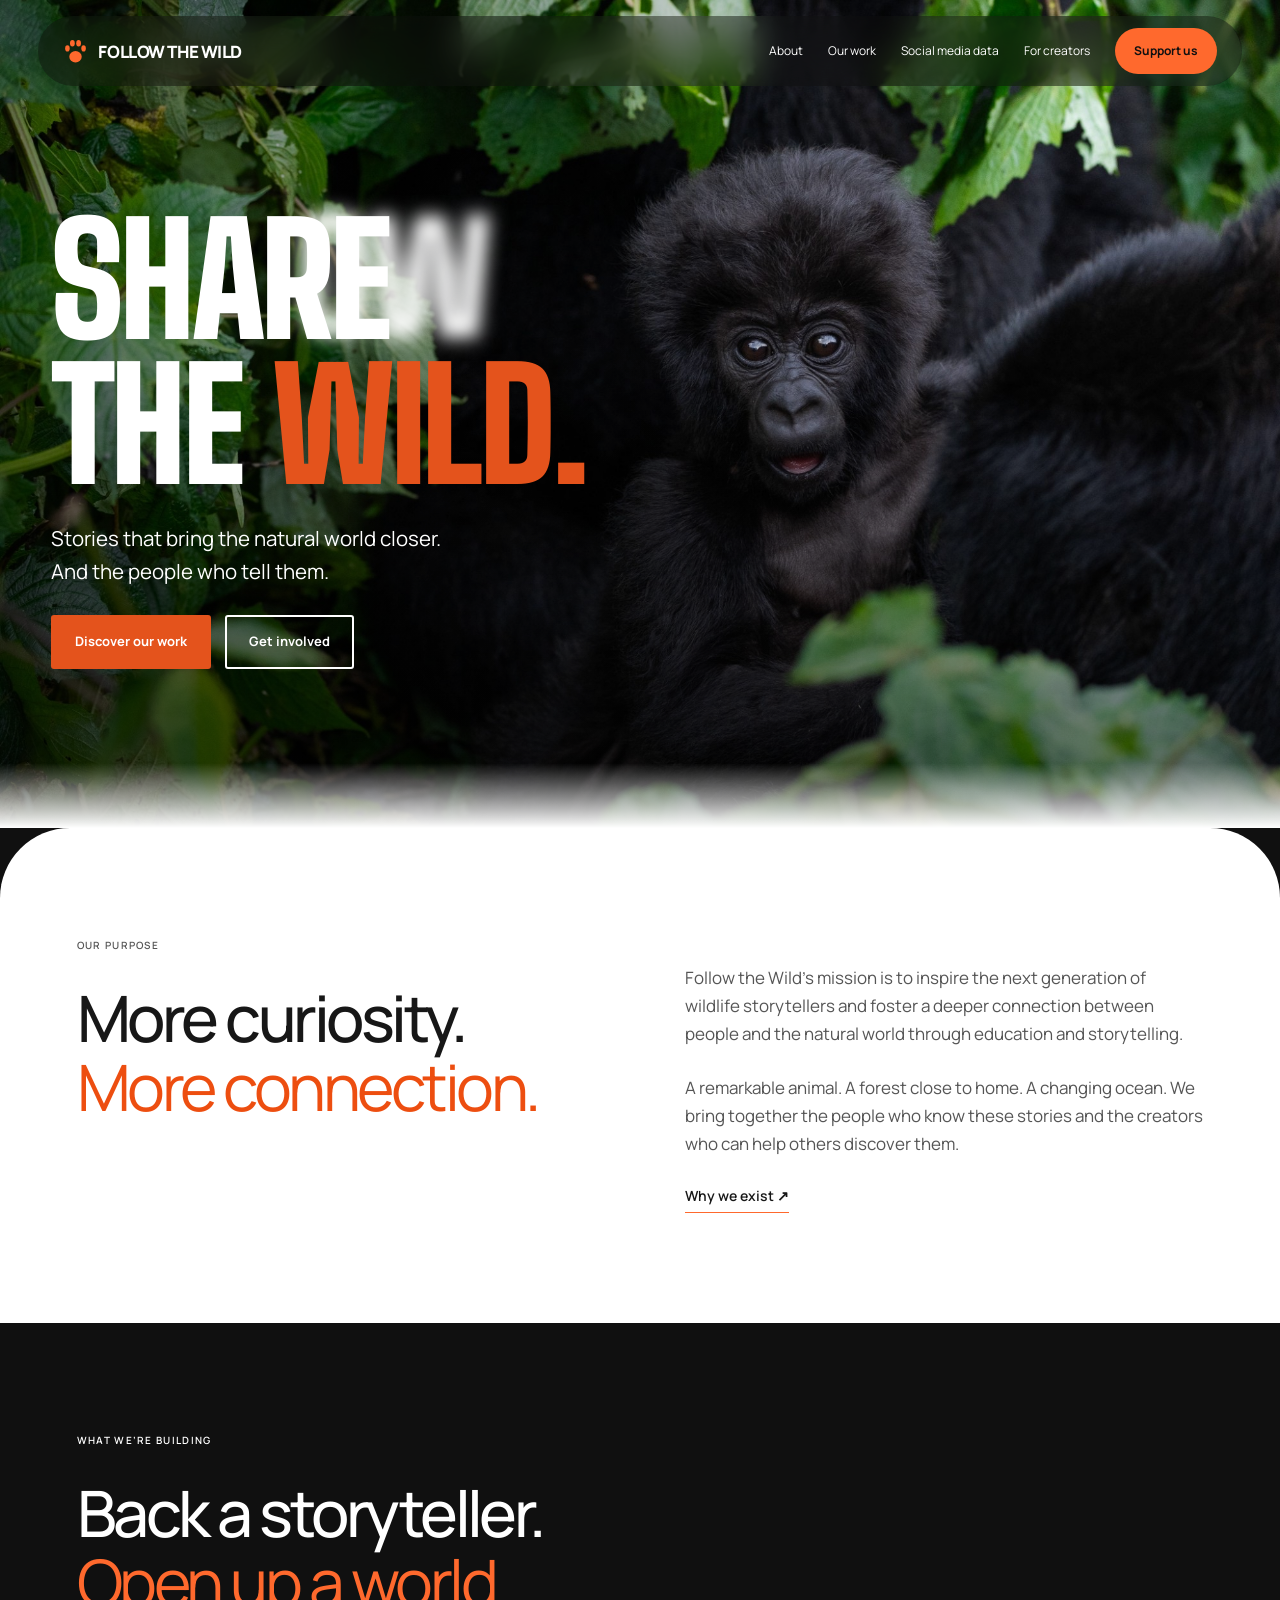
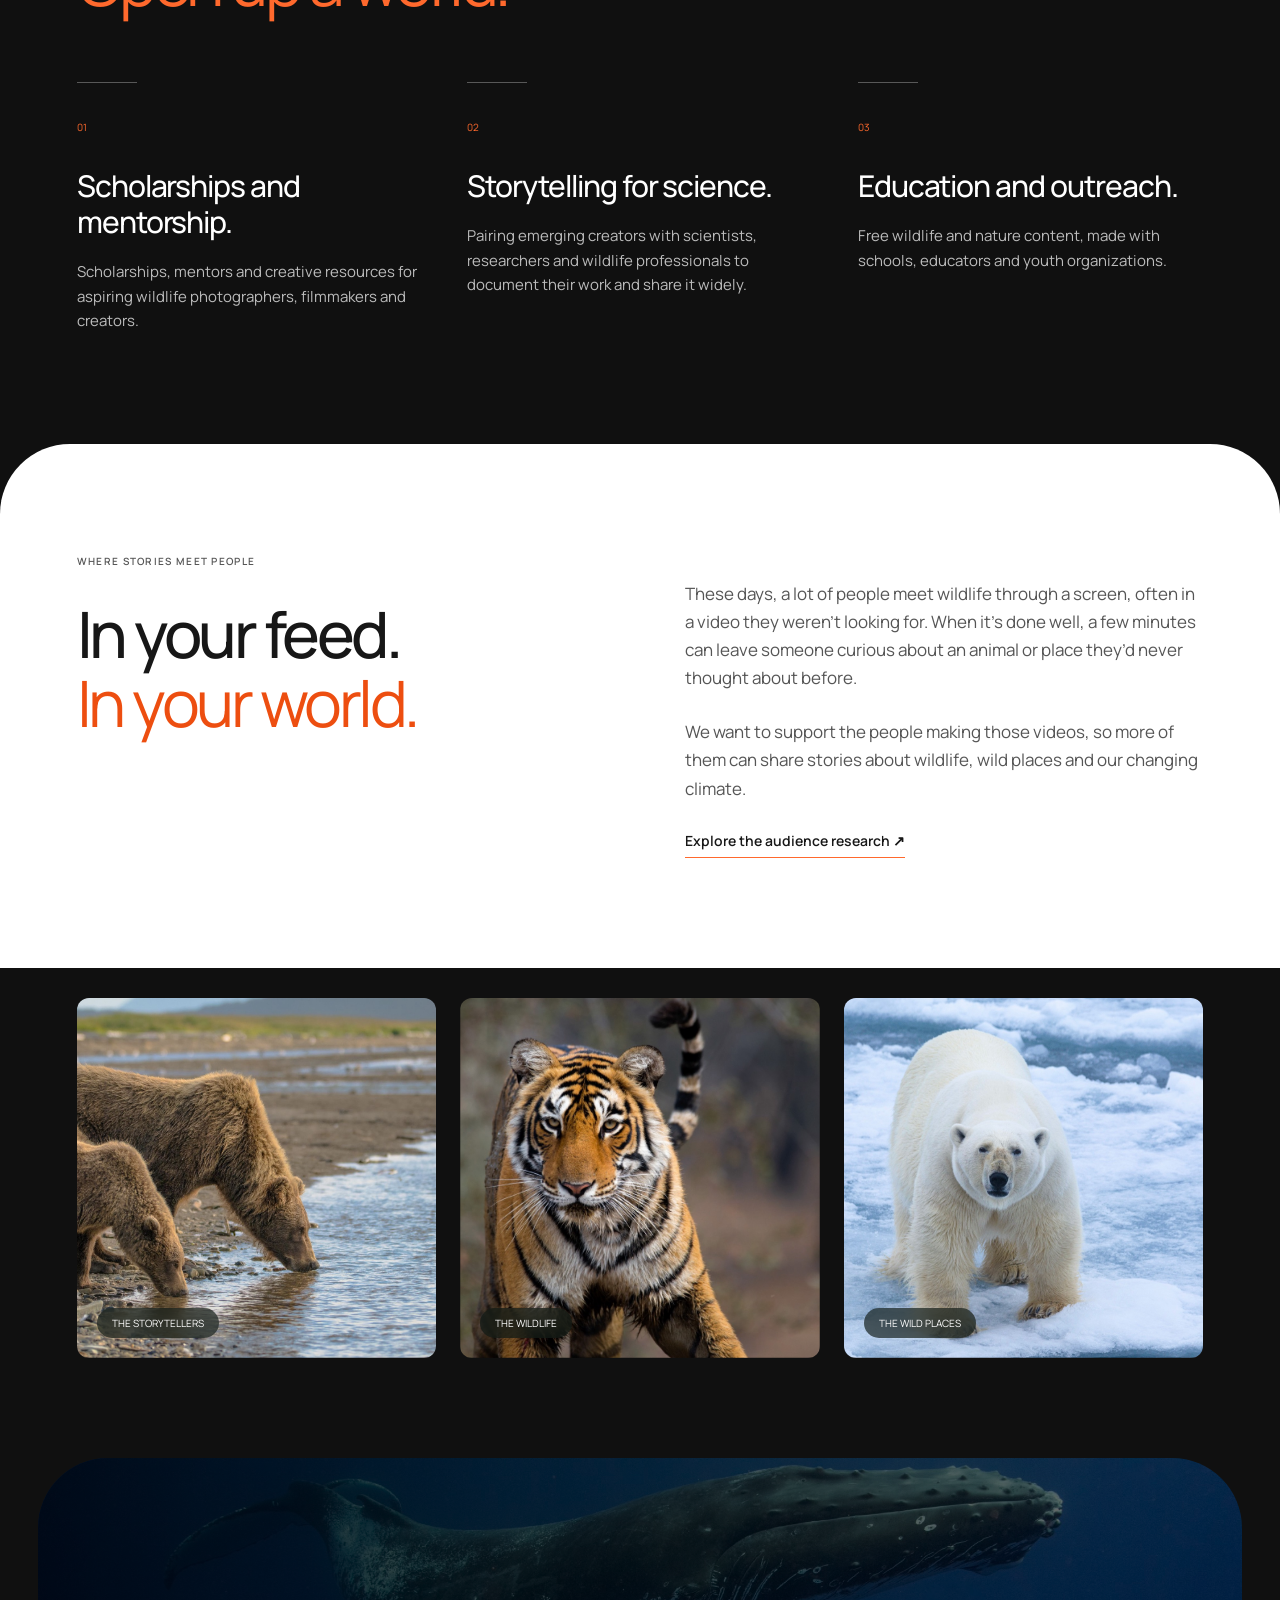
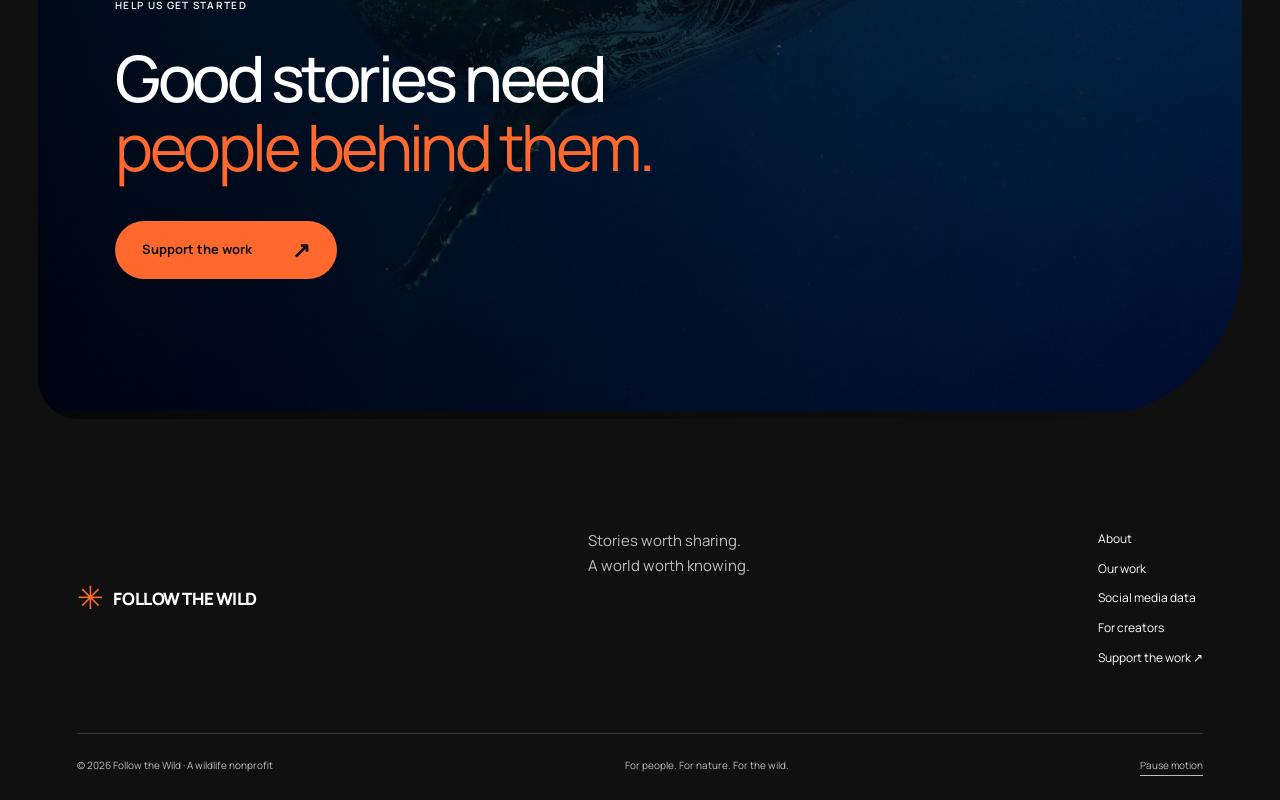
==== commit 6729d05f: "New polar bear photo for The Wild Places Co-Authored-By: Claude Opus 5.5 <noreply@anthropic.com>" ====
--- a/index.html
+++ b/index.html
@@ -1,3 +1,3 @@
 <!doctype html>
 <html lang="en"><head><meta charset="utf-8"><meta name="viewport" content="width=device-width, initial-scale=1"><title>Wildlife, nature & storytelling · Follow the Wild</title><meta name="description" content="Inspiring the next generation of wildlife storytellers through scholarships, mentorship and free wildlife education."><meta property="og:title" content="Wildlife, nature & storytelling · Follow the Wild"><meta property="og:description" content="Inspiring the next generation of wildlife storytellers through scholarships, mentorship and free wildlife education."><meta property="og:image" content="https://followthewild.org/assets/share.jpg"><meta name="theme-color" content="#101b16"><link rel="canonical" href="https://followthewild.org/"><link rel="preconnect" href="https://fonts.googleapis.com"><link rel="preconnect" href="https://fonts.gstatic.com" crossorigin><link href="https://fonts.googleapis.com/css2?family=Manrope:wght@400;500;600;700;800&display=swap" rel="stylesheet"><link rel="stylesheet" href="assets/site.87edfcbe4a2d.css"><link rel="stylesheet" href="assets/organic.f950284df8c1.css"><script src="assets/site.c8171e35bf1b.js" defer></script><link rel="stylesheet" href="https://fonts.googleapis.com/css2?family=Big+Shoulders+Display:wght@900&display=swap"></head>
-<body><a class="skip" href="#main">Skip to content</a><header class="site-nav"><a class="brand" href="index.html?release=20261113-1"><svg class="brand-paw" viewBox="0 0 24 28" aria-hidden="true"><g fill="currentColor"><ellipse cx="12" cy="19" rx="6" ry="5.5"/><ellipse cx="4.2" cy="11" rx="2.2" ry="3"/><ellipse cx="9" cy="6" rx="2.3" ry="3.2"/><ellipse cx="15" cy="6" rx="2.3" ry="3.2"/><ellipse cx="19.8" cy="11" rx="2.2" ry="3"/></g></svg> FOLLOW THE WILD</a><nav aria-label="Main navigation"><a href="about.html?release=20261113-1">About</a><a href="programs.html?release=20261113-1">Our work</a><a href="why-it-matters.html?release=20261113-1">Social media data</a><a class="creator-nav" href="get-involved.html?release=20261113-1">For creators</a><a class="button small" href="support.html?release=20261113-1">Support us</a></nav><button class="menu-toggle" aria-expanded="false" aria-controls="mobile-nav">Menu +</button></header><nav id="mobile-nav" class="mobile-nav" aria-label="Mobile navigation" hidden><a href="about.html?release=20261113-1">About</a><a href="programs.html?release=20261113-1">Our work</a><a href="why-it-matters.html?release=20261113-1">Social media data</a><a href="get-involved.html?release=20261113-1">For creators</a><a href="support.html?release=20261113-1">Support us</a></nav><main id="main"><section class="hero reference-hero"><img class="hero-image" src="assets/photos/baby-gorilla.jpg" alt="A young mountain gorilla looking out from the leaves" fetchpriority="high"><div class="hero-content wrap"><h1 aria-label="Follow the Wild"><span class="verb-slot" aria-hidden="true"><span id="hero-verb">Follow</span></span><span class="wild-word" aria-hidden="true"><span class="hero-the">The</span> Wild.</span></h1><div class="hero-bottom"><p>Stories that bring the natural world closer.<br>And the people who tell them.</p><a class="button" href="programs.html?release=20261113-1">Discover our work</a><a class="button hero-secondary" href="get-involved.html?release=20261113-1">Get involved</a></div></div><div class="hero-index" aria-hidden="true"><span id="verb-number">01</span> / 04</div></section><section class="section light" id="the-idea"><div class="wrap two-col"><div><p class="eyebrow">Our purpose</p><h2 class="reveal">More curiosity.<br><em>More connection.</em></h2></div><div><p class="body-copy">Follow the Wild’s mission is to inspire the next generation of wildlife storytellers and foster a deeper connection between people and the natural world through education and storytelling.</p><p class="body-copy">A remarkable animal. A forest close to home. A changing ocean. We bring together the people who know these stories and the creators who can help others discover them.</p><a class="text-link" href="about.html?release=20261113-1">Why we exist ↗</a></div></div></section><section class="section "><div class="wrap"><p class="eyebrow">What we’re building</p><h2 class="reveal">Back a storyteller.<br><em>Open up a world.</em></h2><div class="steps"><article class="reveal"><span>01</span><h3>Scholarships and mentorship.</h3><p>Scholarships, mentors and creative resources for aspiring wildlife photographers, filmmakers and creators.</p></article><article class="reveal"><span>02</span><h3>Storytelling for science.</h3><p>Pairing emerging creators with scientists, researchers and wildlife professionals to document their work and share it widely.</p></article><article class="reveal"><span>03</span><h3>Education and outreach.</h3><p>Free wildlife and nature content, made with schools, educators and youth organizations.</p></article></div></div></section><section class="section light"><div class="wrap two-col"><div><p class="eyebrow">Where stories meet people</p><h2 class="reveal">In your feed.<br><em>In your world.</em></h2></div><div><p class="body-copy">These days, a lot of people meet wildlife through a screen, often in a video they weren’t looking for. When it’s done well, a few minutes can leave someone curious about an animal or place they’d never thought about before.</p><p class="body-copy">We want to support the people making those videos, so more of them can share stories about wildlife, wild places and our changing climate.</p><a class="text-link" href="why-it-matters.html?release=20261113-1">Explore the audience research ↗</a></div></div></section><section class="photo-strip" aria-label="Stories from the natural world"><figure><img style="object-position:30% 72%" src="assets/photos/bears-drinking.jpg" alt="Two brown bears drinking at the edge of a river" loading="lazy"><figcaption>THE STORYTELLERS</figcaption></figure><figure><img style="object-position:35% 40%" src="assets/photos/tiger-stare.jpg" alt="A tiger walking straight toward the camera" loading="lazy"><figcaption>THE WILDLIFE</figcaption></figure><figure><img style="object-position:47% 75%" src="assets/photos/polar-bear-roar.jpg" alt="A polar bear calling out on the sea ice" loading="lazy"><figcaption>THE WILD PLACES</figcaption></figure></section><section class="closing"><img src="assets/photos/humpback-dive.jpg" alt="A humpback whale beneath the surface" loading="lazy"><div class="wrap"><p class="eyebrow">Help us get started</p><h2 class="reveal">Good stories need<br><em>people behind them.</em></h2><a class="button" href="support.html?release=20261113-1">Support the work <span>↗</span></a></div></section></main><footer><div class="footer-top"><a class="brand" href="index.html?release=20261113-1"><span class="brand-symbol">✳</span> FOLLOW THE WILD</a><p>Stories worth sharing.<br>A world worth knowing.</p><div class="footer-links"><a href="about.html?release=20261113-1">About</a><a href="programs.html?release=20261113-1">Our work</a><a href="why-it-matters.html?release=20261113-1">Social media data</a><a href="get-involved.html?release=20261113-1">For creators</a><a href="support.html?release=20261113-1">Support the work ↗</a></div></div><div class="footer-base"><span>© 2026 Follow the Wild · A wildlife nonprofit</span><span>For people. For nature. For the wild.</span><button id="motion-toggle" aria-pressed="false">Pause motion</button></div></footer></body></html>+<body><a class="skip" href="#main">Skip to content</a><header class="site-nav"><a class="brand" href="index.html?release=20261113-1"><svg class="brand-paw" viewBox="0 0 24 28" aria-hidden="true"><g fill="currentColor"><ellipse cx="12" cy="19" rx="6" ry="5.5"/><ellipse cx="4.2" cy="11" rx="2.2" ry="3"/><ellipse cx="9" cy="6" rx="2.3" ry="3.2"/><ellipse cx="15" cy="6" rx="2.3" ry="3.2"/><ellipse cx="19.8" cy="11" rx="2.2" ry="3"/></g></svg> FOLLOW THE WILD</a><nav aria-label="Main navigation"><a href="about.html?release=20261113-1">About</a><a href="programs.html?release=20261113-1">Our work</a><a href="why-it-matters.html?release=20261113-1">Social media data</a><a class="creator-nav" href="get-involved.html?release=20261113-1">For creators</a><a class="button small" href="support.html?release=20261113-1">Support us</a></nav><button class="menu-toggle" aria-expanded="false" aria-controls="mobile-nav">Menu +</button></header><nav id="mobile-nav" class="mobile-nav" aria-label="Mobile navigation" hidden><a href="about.html?release=20261113-1">About</a><a href="programs.html?release=20261113-1">Our work</a><a href="why-it-matters.html?release=20261113-1">Social media data</a><a href="get-involved.html?release=20261113-1">For creators</a><a href="support.html?release=20261113-1">Support us</a></nav><main id="main"><section class="hero reference-hero"><img class="hero-image" src="assets/photos/baby-gorilla.jpg" alt="A young mountain gorilla looking out from the leaves" fetchpriority="high"><div class="hero-content wrap"><h1 aria-label="Follow the Wild"><span class="verb-slot" aria-hidden="true"><span id="hero-verb">Follow</span></span><span class="wild-word" aria-hidden="true"><span class="hero-the">The</span> Wild.</span></h1><div class="hero-bottom"><p>Stories that bring the natural world closer.<br>And the people who tell them.</p><a class="button" href="programs.html?release=20261113-1">Discover our work</a><a class="button hero-secondary" href="get-involved.html?release=20261113-1">Get involved</a></div></div><div class="hero-index" aria-hidden="true"><span id="verb-number">01</span> / 04</div></section><section class="section light" id="the-idea"><div class="wrap two-col"><div><p class="eyebrow">Our purpose</p><h2 class="reveal">More curiosity.<br><em>More connection.</em></h2></div><div><p class="body-copy">Follow the Wild’s mission is to inspire the next generation of wildlife storytellers and foster a deeper connection between people and the natural world through education and storytelling.</p><p class="body-copy">A remarkable animal. A forest close to home. A changing ocean. We bring together the people who know these stories and the creators who can help others discover them.</p><a class="text-link" href="about.html?release=20261113-1">Why we exist ↗</a></div></div></section><section class="section "><div class="wrap"><p class="eyebrow">What we’re building</p><h2 class="reveal">Back a storyteller.<br><em>Open up a world.</em></h2><div class="steps"><article class="reveal"><span>01</span><h3>Scholarships and mentorship.</h3><p>Scholarships, mentors and creative resources for aspiring wildlife photographers, filmmakers and creators.</p></article><article class="reveal"><span>02</span><h3>Storytelling for science.</h3><p>Pairing emerging creators with scientists, researchers and wildlife professionals to document their work and share it widely.</p></article><article class="reveal"><span>03</span><h3>Education and outreach.</h3><p>Free wildlife and nature content, made with schools, educators and youth organizations.</p></article></div></div></section><section class="section light"><div class="wrap two-col"><div><p class="eyebrow">Where stories meet people</p><h2 class="reveal">In your feed.<br><em>In your world.</em></h2></div><div><p class="body-copy">These days, a lot of people meet wildlife through a screen, often in a video they weren’t looking for. When it’s done well, a few minutes can leave someone curious about an animal or place they’d never thought about before.</p><p class="body-copy">We want to support the people making those videos, so more of them can share stories about wildlife, wild places and our changing climate.</p><a class="text-link" href="why-it-matters.html?release=20261113-1">Explore the audience research ↗</a></div></div></section><section class="photo-strip" aria-label="Stories from the natural world"><figure><img style="object-position:30% 72%" src="assets/photos/bears-drinking.jpg" alt="Two brown bears drinking at the edge of a river" loading="lazy"><figcaption>THE STORYTELLERS</figcaption></figure><figure><img style="object-position:35% 40%" src="assets/photos/tiger-stare.jpg" alt="A tiger walking straight toward the camera" loading="lazy"><figcaption>THE WILDLIFE</figcaption></figure><figure><img style="object-position:40% 50%" src="assets/photos/polar-bear-ice.jpg" alt="A polar bear walking toward the camera across sea ice" loading="lazy"><figcaption>THE WILD PLACES</figcaption></figure></section><section class="closing"><img src="assets/photos/humpback-dive.jpg" alt="A humpback whale beneath the surface" loading="lazy"><div class="wrap"><p class="eyebrow">Help us get started</p><h2 class="reveal">Good stories need<br><em>people behind them.</em></h2><a class="button" href="support.html?release=20261113-1">Support the work <span>↗</span></a></div></section></main><footer><div class="footer-top"><a class="brand" href="index.html?release=20261113-1"><span class="brand-symbol">✳</span> FOLLOW THE WILD</a><p>Stories worth sharing.<br>A world worth knowing.</p><div class="footer-links"><a href="about.html?release=20261113-1">About</a><a href="programs.html?release=20261113-1">Our work</a><a href="why-it-matters.html?release=20261113-1">Social media data</a><a href="get-involved.html?release=20261113-1">For creators</a><a href="support.html?release=20261113-1">Support the work ↗</a></div></div><div class="footer-base"><span>© 2026 Follow the Wild · A wildlife nonprofit</span><span>For people. For nature. For the wild.</span><button id="motion-toggle" aria-pressed="false">Pause motion</button></div></footer></body></html>
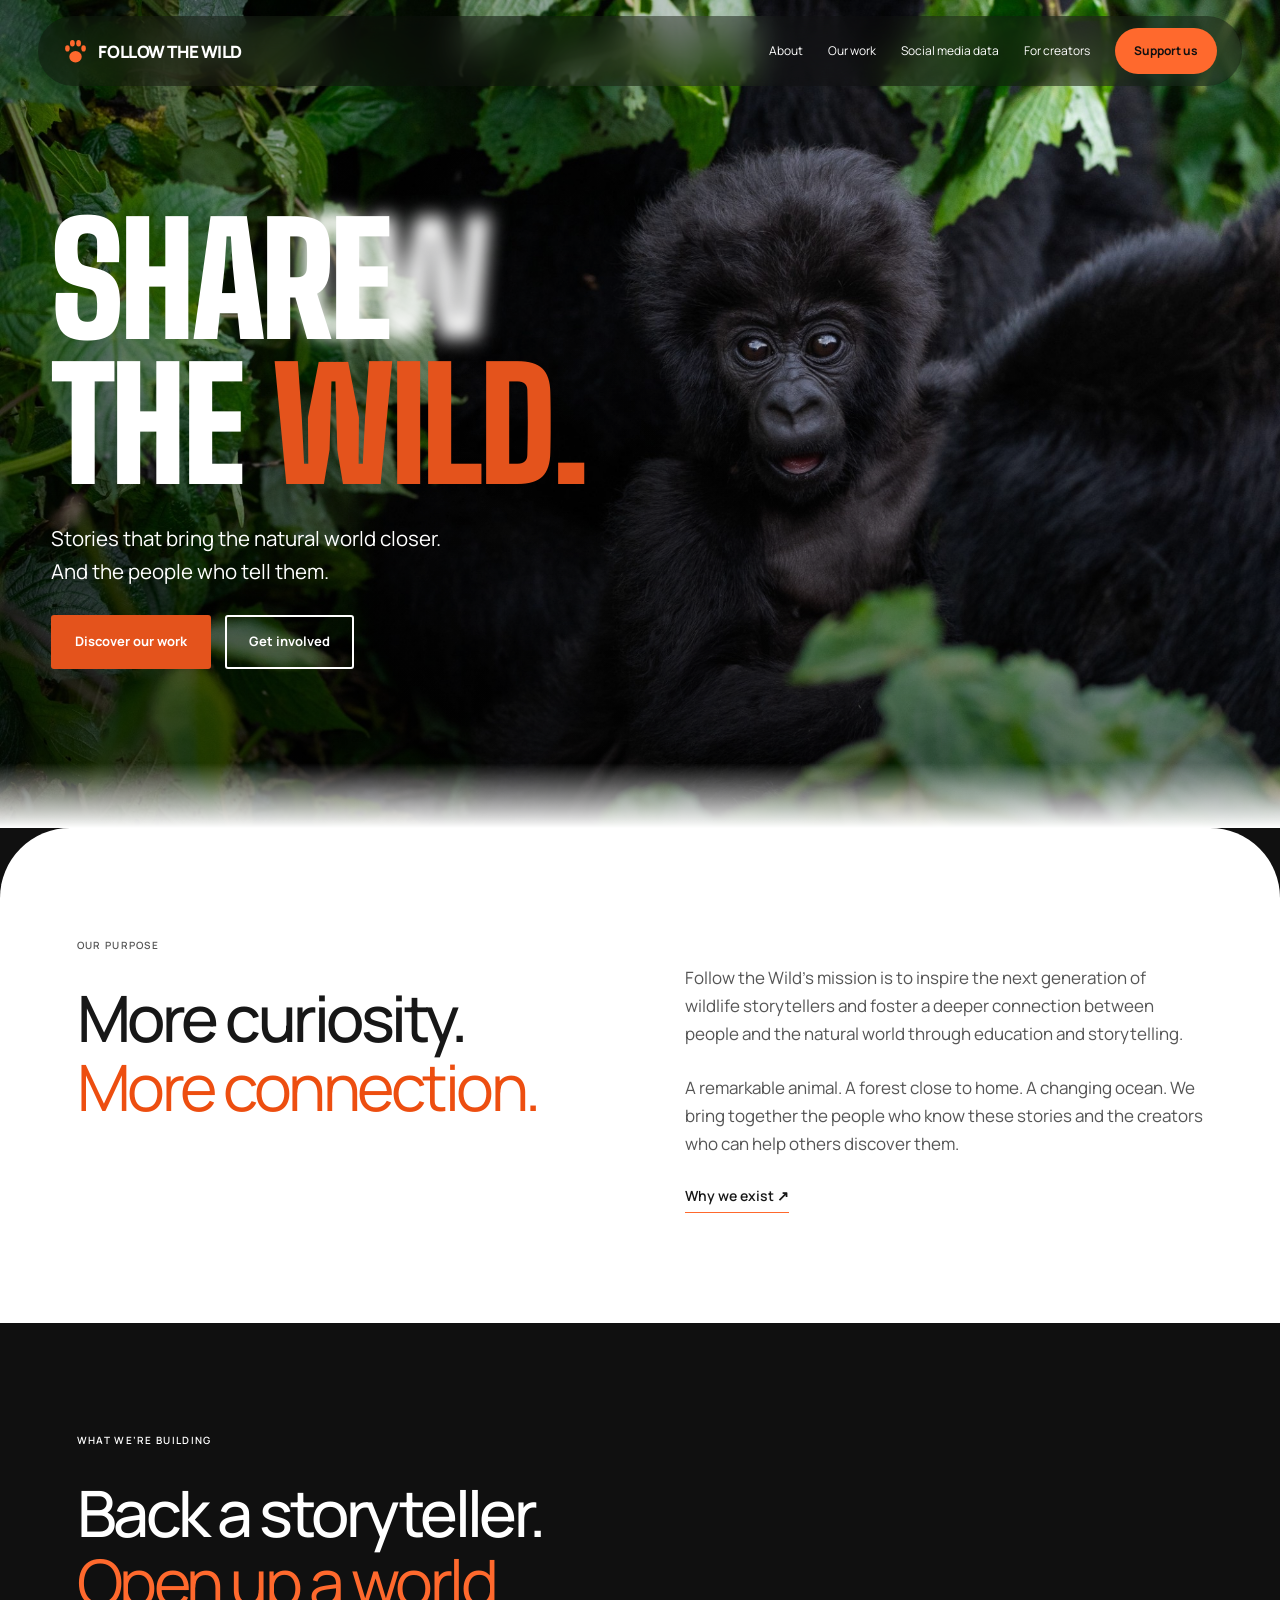
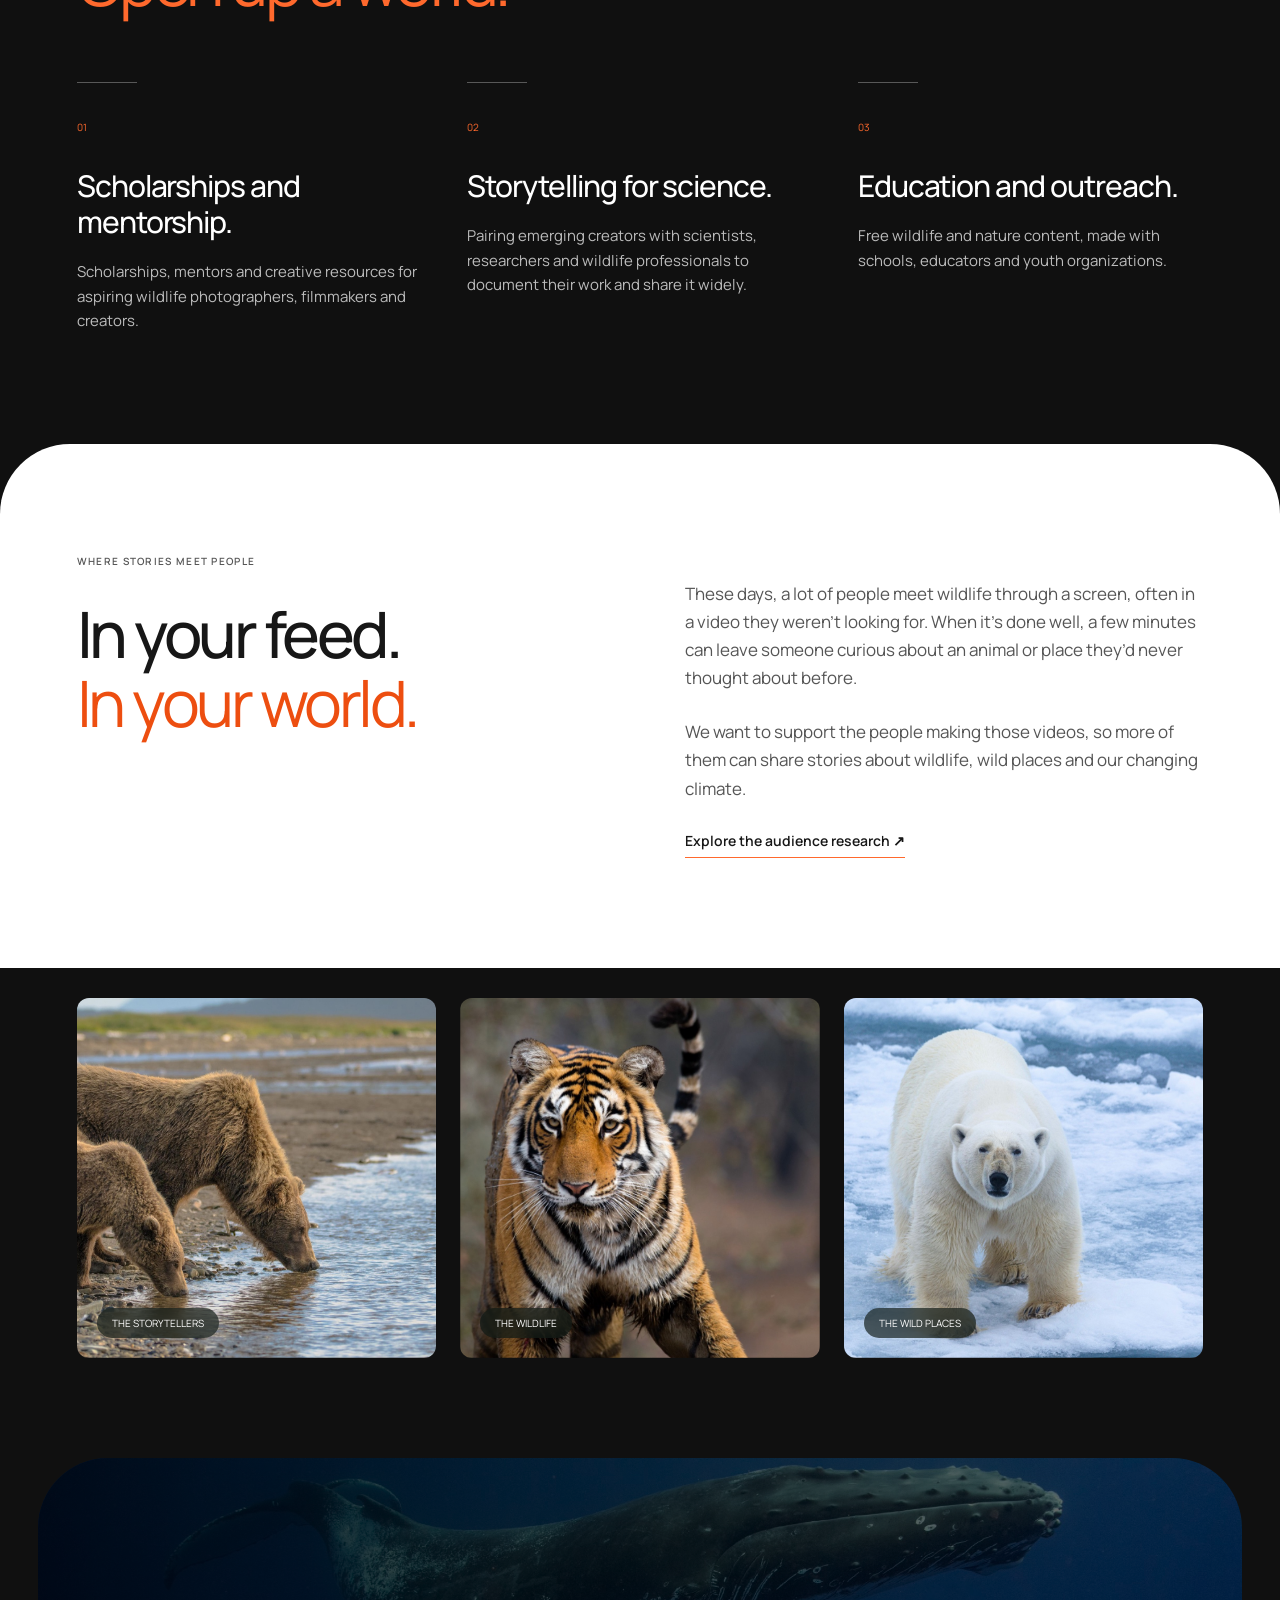
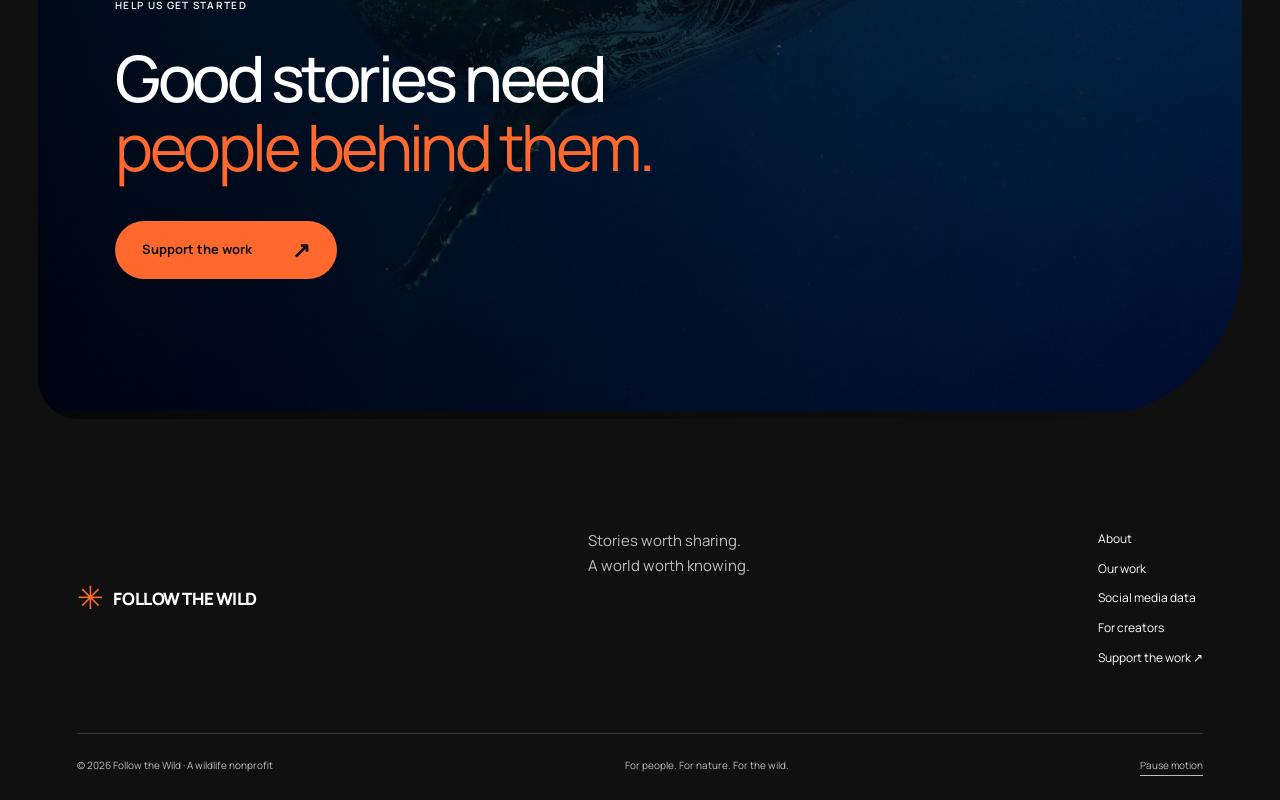
==== commit 556f4105: "Show the full eagle ray in the Our work closing photo Co-Authored-By: Claude Opus 5.5 <noreply@anthr" ====
--- a/index.html
+++ b/index.html
@@ -1,3 +1,3 @@
 <!doctype html>
-<html lang="en"><head><meta charset="utf-8"><meta name="viewport" content="width=device-width, initial-scale=1"><title>Wildlife, nature & storytelling · Follow the Wild</title><meta name="description" content="Inspiring the next generation of wildlife storytellers through scholarships, mentorship and free wildlife education."><meta property="og:title" content="Wildlife, nature & storytelling · Follow the Wild"><meta property="og:description" content="Inspiring the next generation of wildlife storytellers through scholarships, mentorship and free wildlife education."><meta property="og:image" content="https://followthewild.org/assets/share.jpg"><meta name="theme-color" content="#101b16"><link rel="canonical" href="https://followthewild.org/"><link rel="preconnect" href="https://fonts.googleapis.com"><link rel="preconnect" href="https://fonts.gstatic.com" crossorigin><link href="https://fonts.googleapis.com/css2?family=Manrope:wght@400;500;600;700;800&display=swap" rel="stylesheet"><link rel="stylesheet" href="assets/site.87edfcbe4a2d.css"><link rel="stylesheet" href="assets/organic.f950284df8c1.css"><script src="assets/site.c8171e35bf1b.js" defer></script><link rel="stylesheet" href="https://fonts.googleapis.com/css2?family=Big+Shoulders+Display:wght@900&display=swap"></head>
+<html lang="en"><head><meta charset="utf-8"><meta name="viewport" content="width=device-width, initial-scale=1"><title>Wildlife, nature & storytelling · Follow the Wild</title><meta name="description" content="Inspiring the next generation of wildlife storytellers through scholarships, mentorship and free wildlife education."><meta property="og:title" content="Wildlife, nature & storytelling · Follow the Wild"><meta property="og:description" content="Inspiring the next generation of wildlife storytellers through scholarships, mentorship and free wildlife education."><meta property="og:image" content="https://followthewild.org/assets/share.jpg"><meta name="theme-color" content="#101b16"><link rel="canonical" href="https://followthewild.org/"><link rel="preconnect" href="https://fonts.googleapis.com"><link rel="preconnect" href="https://fonts.gstatic.com" crossorigin><link href="https://fonts.googleapis.com/css2?family=Manrope:wght@400;500;600;700;800&display=swap" rel="stylesheet"><link rel="stylesheet" href="assets/site.87edfcbe4a2d.css"><link rel="stylesheet" href="assets/organic.5ba958a516ce.css"><script src="assets/site.c8171e35bf1b.js" defer></script><link rel="stylesheet" href="https://fonts.googleapis.com/css2?family=Big+Shoulders+Display:wght@900&display=swap"></head>
 <body><a class="skip" href="#main">Skip to content</a><header class="site-nav"><a class="brand" href="index.html?release=20261113-1"><svg class="brand-paw" viewBox="0 0 24 28" aria-hidden="true"><g fill="currentColor"><ellipse cx="12" cy="19" rx="6" ry="5.5"/><ellipse cx="4.2" cy="11" rx="2.2" ry="3"/><ellipse cx="9" cy="6" rx="2.3" ry="3.2"/><ellipse cx="15" cy="6" rx="2.3" ry="3.2"/><ellipse cx="19.8" cy="11" rx="2.2" ry="3"/></g></svg> FOLLOW THE WILD</a><nav aria-label="Main navigation"><a href="about.html?release=20261113-1">About</a><a href="programs.html?release=20261113-1">Our work</a><a href="why-it-matters.html?release=20261113-1">Social media data</a><a class="creator-nav" href="get-involved.html?release=20261113-1">For creators</a><a class="button small" href="support.html?release=20261113-1">Support us</a></nav><button class="menu-toggle" aria-expanded="false" aria-controls="mobile-nav">Menu +</button></header><nav id="mobile-nav" class="mobile-nav" aria-label="Mobile navigation" hidden><a href="about.html?release=20261113-1">About</a><a href="programs.html?release=20261113-1">Our work</a><a href="why-it-matters.html?release=20261113-1">Social media data</a><a href="get-involved.html?release=20261113-1">For creators</a><a href="support.html?release=20261113-1">Support us</a></nav><main id="main"><section class="hero reference-hero"><img class="hero-image" src="assets/photos/baby-gorilla.jpg" alt="A young mountain gorilla looking out from the leaves" fetchpriority="high"><div class="hero-content wrap"><h1 aria-label="Follow the Wild"><span class="verb-slot" aria-hidden="true"><span id="hero-verb">Follow</span></span><span class="wild-word" aria-hidden="true"><span class="hero-the">The</span> Wild.</span></h1><div class="hero-bottom"><p>Stories that bring the natural world closer.<br>And the people who tell them.</p><a class="button" href="programs.html?release=20261113-1">Discover our work</a><a class="button hero-secondary" href="get-involved.html?release=20261113-1">Get involved</a></div></div><div class="hero-index" aria-hidden="true"><span id="verb-number">01</span> / 04</div></section><section class="section light" id="the-idea"><div class="wrap two-col"><div><p class="eyebrow">Our purpose</p><h2 class="reveal">More curiosity.<br><em>More connection.</em></h2></div><div><p class="body-copy">Follow the Wild’s mission is to inspire the next generation of wildlife storytellers and foster a deeper connection between people and the natural world through education and storytelling.</p><p class="body-copy">A remarkable animal. A forest close to home. A changing ocean. We bring together the people who know these stories and the creators who can help others discover them.</p><a class="text-link" href="about.html?release=20261113-1">Why we exist ↗</a></div></div></section><section class="section "><div class="wrap"><p class="eyebrow">What we’re building</p><h2 class="reveal">Back a storyteller.<br><em>Open up a world.</em></h2><div class="steps"><article class="reveal"><span>01</span><h3>Scholarships and mentorship.</h3><p>Scholarships, mentors and creative resources for aspiring wildlife photographers, filmmakers and creators.</p></article><article class="reveal"><span>02</span><h3>Storytelling for science.</h3><p>Pairing emerging creators with scientists, researchers and wildlife professionals to document their work and share it widely.</p></article><article class="reveal"><span>03</span><h3>Education and outreach.</h3><p>Free wildlife and nature content, made with schools, educators and youth organizations.</p></article></div></div></section><section class="section light"><div class="wrap two-col"><div><p class="eyebrow">Where stories meet people</p><h2 class="reveal">In your feed.<br><em>In your world.</em></h2></div><div><p class="body-copy">These days, a lot of people meet wildlife through a screen, often in a video they weren’t looking for. When it’s done well, a few minutes can leave someone curious about an animal or place they’d never thought about before.</p><p class="body-copy">We want to support the people making those videos, so more of them can share stories about wildlife, wild places and our changing climate.</p><a class="text-link" href="why-it-matters.html?release=20261113-1">Explore the audience research ↗</a></div></div></section><section class="photo-strip" aria-label="Stories from the natural world"><figure><img style="object-position:30% 72%" src="assets/photos/bears-drinking.jpg" alt="Two brown bears drinking at the edge of a river" loading="lazy"><figcaption>THE STORYTELLERS</figcaption></figure><figure><img style="object-position:35% 40%" src="assets/photos/tiger-stare.jpg" alt="A tiger walking straight toward the camera" loading="lazy"><figcaption>THE WILDLIFE</figcaption></figure><figure><img style="object-position:40% 50%" src="assets/photos/polar-bear-ice.jpg" alt="A polar bear walking toward the camera across sea ice" loading="lazy"><figcaption>THE WILD PLACES</figcaption></figure></section><section class="closing"><img src="assets/photos/humpback-dive.jpg" alt="A humpback whale beneath the surface" loading="lazy"><div class="wrap"><p class="eyebrow">Help us get started</p><h2 class="reveal">Good stories need<br><em>people behind them.</em></h2><a class="button" href="support.html?release=20261113-1">Support the work <span>↗</span></a></div></section></main><footer><div class="footer-top"><a class="brand" href="index.html?release=20261113-1"><span class="brand-symbol">✳</span> FOLLOW THE WILD</a><p>Stories worth sharing.<br>A world worth knowing.</p><div class="footer-links"><a href="about.html?release=20261113-1">About</a><a href="programs.html?release=20261113-1">Our work</a><a href="why-it-matters.html?release=20261113-1">Social media data</a><a href="get-involved.html?release=20261113-1">For creators</a><a href="support.html?release=20261113-1">Support the work ↗</a></div></div><div class="footer-base"><span>© 2026 Follow the Wild · A wildlife nonprofit</span><span>For people. For nature. For the wild.</span><button id="motion-toggle" aria-pressed="false">Pause motion</button></div></footer></body></html>
--- a/assets/organic.5ba958a516ce.css
+++ b/assets/organic.5ba958a516ce.css
@@ -0,0 +1,225 @@
+/* Soft forms, editorial typography and motion inspired by currents. */
+:root{--bg:#14251f;--panel:#20382e;--ink:#f4f2e9;--muted:#b9c7bb;--orange:#d7a17d;--paper:#eeeee3;--dark:#233b30;--display:'Manrope',Arial,sans-serif;--body:'Manrope',Arial,sans-serif;--mono:'Manrope',Arial,sans-serif;--ease:cubic-bezier(.16,1,.3,1)}
+h1,h2,h3{text-transform:none;font-weight:500;line-height:1.08;letter-spacing:-.055em}
+h1{font-size:clamp(58px,7vw,112px)}h2{font-size:clamp(40px,5vw,76px)}h3{font-size:30px;letter-spacing:-.035em}
+em{font-weight:400}.light em,.funding-inner em{color:#886047}
+.eyebrow{letter-spacing:.13em;font-size:10px;font-weight:600}.brand{font-size:17px;letter-spacing:-.025em}.brand-symbol{font-size:32px}
+.site-nav{border:0;inset:16px 3vw auto;height:70px;border-radius:100px;background:#14251f35;backdrop-filter:blur(18px);padding:0 25px;transition:background .5s,box-shadow .5s}
+.site-nav.scrolled{background:#14251feb;box-shadow:0 8px 30px #08130d22}.site-nav nav{gap:25px}.button{border-radius:100px;padding:17px 26px;transition:background .5s,transform .6s var(--ease),box-shadow .6s}
+.button:hover{background:#e3bc9e;transform:translateY(-4px);box-shadow:0 12px 30px #071e1720}.text-link{transition:letter-spacing .5s,border-color .5s}.text-link:hover{letter-spacing:.025em}.menu-toggle{border-radius:30px}
+.hero{height:92svh;min-height:690px;max-height:1000px;border-radius:0 0 7vw 7vw}.hero-content{padding-bottom:45px;padding-top:145px;justify-content:center}.hero h1{font-size:clamp(88px,11.5vw,175px);line-height:1.05;letter-spacing:-.075em;margin:14px 0 30px;font-weight:500}.hero .eyebrow{margin-bottom:10px}.hero-caption{margin-top:35px;border:0}.hero-lines,.hero-index{display:none}.hero-bottom{max-width:900px}.hero-bottom p{font-size:17px}.wild-word{color:#e1b494}.hero:after{background:linear-gradient(90deg,#102019d9,#10201922 95%),linear-gradient(0deg,#10201955,transparent)}
+.verb-slot{position:relative;height:1.12em;overflow:visible;perspective:900px}.verb-slot>span{transition:none;position:absolute;left:0;top:0;white-space:nowrap}.verb-letter{display:inline-block;transform-origin:50% 80%;will-change:transform,opacity}.verb-ghost{pointer-events:none}.hero .hero-image{animation:none;transform:scale(1.08) translateY(var(--drift,0px))}
+.section{padding:110px 0;position:relative}.section.light{border-radius:70px 70px 0 0}.section.light+.section.light{border-radius:0}.audience-opening{margin-top:28px;padding:75px 0 30px!important}.audience-intro{max-width:650px;margin-top:25px;font-size:18px;color:#526452}.audience-opening+#home-daily{padding-top:35px}.audience-link{padding-top:0;padding-bottom:65px}.audience-link .text-link{margin-top:0}.chart-layout{gap:7vw}.chart-layout h2{font-size:clamp(38px,4.2vw,63px)}.chart-layout>div:first-child{position:sticky;top:130px}.chart-layout>div:last-child{border-radius:38px;padding:34px;background:#fff8;box-shadow:0 20px 70px #31433209}.dark-chart .chart-layout>div:last-child{background:#ffffff06;box-shadow:none}.chart-head{letter-spacing:0;font-weight:600}.chart-sub{font-size:11px}.bar-track{border-radius:30px;height:16px;background:#dae0d2;overflow:hidden}.bar-fill{border-radius:30px;background:#aa795c;transition:transform 1.8s var(--ease)}.bar-label b{font-size:25px;font-weight:500}.chart-source{font-size:11px;line-height:1.75}.line-chart .line-path{transition:stroke-dashoffset 2.4s var(--ease);stroke-linecap:round}.line-chart .value-label{font-size:25px;font-weight:500}.line-chart .point{transition:opacity .8s 1s}.motion-on .chart:not(.visible) .point{opacity:0}.chapter{border:0;padding-bottom:0;font-size:10px;opacity:.75}.dark-chart{overflow:hidden}.dark-chart:before{content:'';position:absolute;width:55vw;height:55vw;border-radius:43% 57% 64% 36%;border:1px solid #e2c8a316;right:-20vw;top:0;transform:rotate(var(--turn,0deg));pointer-events:none}
+.photo-strip{gap:28px;padding:30px 6vw 75px;align-items:center}.photo-strip figure{border-radius:48% 48% 40px 40px;height:460px;transform:translateY(var(--drift,0px))}.photo-strip figure:nth-child(2){border-radius:40px 40px 48% 48%;height:540px}.photo-strip img{transform:scale(1.08)}.photo-strip figcaption{border-radius:20px;padding:8px 15px;backdrop-filter:blur(10px)}
+.concepts{background:var(--bg)}.concept-grid{gap:35px;align-items:start}.concept-card{border:0;background:transparent}.concept-card:nth-child(2){margin-top:65px}.concept-card:nth-child(3){margin-top:125px}.concept-image{height:330px;border-radius:45% 45% 30px 30px}.concept-card:nth-child(2) .concept-image{border-radius:35px 35px 45% 45%}.concept-card:nth-child(3) .concept-image{border-radius:45% 35px 35px 35px}.concept-copy{padding:28px 0}.concept-copy h3{font-size:28px;line-height:1.15}.format-tag{border-radius:30px;background:#f3eddfdf;color:#233b30;font-size:9px;left:20px;bottom:22px}.concept-copy .eyebrow{line-height:1.7}
+.steps{gap:45px}.steps article{border:0;position:relative;padding-top:30px}.steps article:before{content:'';position:absolute;width:60px;height:1px;top:0;background:currentColor;opacity:.3;transform-origin:left;transition:transform 1.3s var(--ease)}.motion-on .steps article:not(.visible):before{transform:scaleX(0)}.steps h3{font-size:30px;line-height:1.2}.steps article>span{font-size:10px}.collaboration-list article{border-color:#ecf1e718;border-radius:35px;padding-inline:24px;transition:background .5s}.collaboration-list article:hover{background:#ffffff06}
+.network .node{border-radius:40px;border-color:#c2cfb333;padding:13px 18px;background:#23392fe8;font-size:9px}.network .center{background:#d7b799;color:var(--bg);width:110px;height:110px;border-radius:44% 56% 52% 48%;animation:seed 10s ease-in-out infinite;font-size:19px;box-shadow:none}.node.center b{font-size:29px}.network-lines path{stroke:#c1cbb0;stroke-width:1.3;stroke-dasharray:700;stroke-dashoffset:700;animation:none;transition:stroke-dashoffset 3s var(--ease)}.network.visible .network-lines path{stroke-dashoffset:0}.orbit{stroke-dasharray:none;stroke:#c2cfb315;animation:none}.network-caption{font-size:11px}.n3{left:83%}.n4{left:19%}
+.closing{margin:25px 3vw;border-radius:70px 70px 160px 40px;padding:140px 0}.closing>img{height:115%;top:-7%;transform:translateY(var(--drift,0px)) scale(1.04)}.closing em{color:#ddbc9e}.page-hero{margin:0 0 25px;border-radius:0 0 9vw 9vw;min-height:640px;padding-top:185px}.page-hero .hero-image{transform:translateY(var(--drift,0px)) scale(1.12)}.page-hero h1{font-size:clamp(55px,6.7vw,104px)}.why-hero{border-radius:0 0 9vw 9vw;background:radial-gradient(ellipse at 80% 80%,#365041,#14251f 75%)}.why-hero:after{border-color:#d7b79925;box-shadow:0 0 0 80px #d7b79907,0 0 0 160px #d7b79904}.funding-band{border:0;border-radius:70px 140px 0 0}.funding-inner h2{font-size:clamp(40px,4.7vw,70px)}.join-panel,.donation-card{border-radius:40px;border:0}.join-panel{background:#e0e6d9}input:not([type=checkbox]),textarea{border-radius:15px}.chips span,.donation-amounts span,.demo-badge{border-radius:30px}.donation-card h3{font-size:36px;line-height:1.15}#donation-dialog{border-radius:38px}#donation-dialog h2{font-size:50px}.evidence-pair strong{color:#946849;font-weight:500}.faq details p{animation:unfold .6s var(--ease)}.mobile-nav{border-radius:30px 30px 0 0;animation:unfold .6s var(--ease)}.mobile-nav a{font-size:32px;font-weight:500}.footer-top{padding-top:20px}footer{border:0}.motion-on .reveal{transform:translateY(55px) rotate(1.2deg);opacity:0;filter:blur(5px);transition:opacity 1.2s,transform 1.5s var(--ease),filter 1.2s;transition-delay:var(--stagger,0ms)}.motion-on .reveal.visible{opacity:1;transform:none;filter:none}.motion-on .image-reveal{clip-path:inset(9% 5% 9% 5% round 100px);transition:clip-path 1.6s var(--ease)}.motion-on .image-reveal.visible{clip-path:inset(0 round 0)}
+@keyframes seed{50%{border-radius:55% 45% 40% 60%;transform:translate(-50%,-50%) rotate(5deg)}}@keyframes unfold{from{opacity:0;transform:translateY(15px)}to{opacity:1;transform:none}}
+@media(max-width:1050px){.site-nav nav{gap:15px}.site-nav .brand{font-size:14px}.brand-symbol{font-size:27px}.concept-image{height:260px}.photo-strip figure{height:350px}.photo-strip figure:nth-child(2){height:420px}}
+@media(max-width:760px){.site-nav{inset:10px 3vw auto;height:62px;padding:0 17px}.site-nav .brand{font-size:15px}.mobile-nav{top:82px}.hero{min-height:650px;height:90svh;border-radius:0 0 40px 40px}.hero-content{padding-top:105px;padding-bottom:35px}.hero h1{font-size:18vw;letter-spacing:-.065em;margin:15px 0 28px}.hero .eyebrow{max-width:290px;font-size:9px}.hero-bottom p{font-size:14px}.hero-caption{margin-top:25px}.hero .hero-image{object-position:62% 50%}.section{padding:70px 0}.section.light{border-radius:38px 38px 0 0}.audience-opening{padding-top:50px!important;margin-top:15px}.audience-intro{font-size:16px}h2{font-size:clamp(36px,8.8vw,55px)}.chart-layout h2{font-size:40px}.chart-layout>div:first-child{position:static}.chart-layout>div:last-child{padding:23px;border-radius:26px}.chart-source{font-size:10px}.chart-sub{font-size:10px}.chart-layout{gap:30px}.concept-grid{gap:30px}.concept-card:nth-child(n){margin-top:0}.concept-image{height:330px}.concept-copy{padding:24px 5px}.photo-strip{gap:15px;padding-bottom:35px}.photo-strip figure{height:260px;border-radius:90px 90px 25px 25px}.photo-strip figure:nth-child(2){height:310px;border-radius:25px 25px 90px 90px}.photo-strip figcaption{font-size:7px;left:8px;padding:6px 9px}.page-hero{min-height:550px;padding-top:155px}.page-hero h1,.why-hero h1{font-size:clamp(45px,10.5vw,73px)}.page-hero .intro{font-size:15px}.closing{padding:85px 0;border-radius:38px 38px 85px 30px}.funding-band{border-radius:40px 70px 0 0}.funding-inner h2{font-size:38px}.network .node{font-size:7px;padding:10px}.network .center{width:85px;height:85px;font-size:16px}.node.center b{font-size:25px}.join-panel,.donation-card{border-radius:28px}.donation-card h3{font-size:32px}.brand{font-size:16px}.footer-base{font-size:9px}.motion-on .reveal{transform:translateY(35px);filter:blur(3px)}}
+.motion-paused .image-reveal{clip-path:none!important}.motion-paused .reveal{filter:none!important}.motion-paused .network-lines path{stroke-dashoffset:0}.motion-paused .point{opacity:1!important}.motion-paused [data-drift]{--drift:0px!important}
+@media(prefers-reduced-motion:reduce){.image-reveal{clip-path:none!important}.reveal{filter:none!important}.network-lines path{stroke-dashoffset:0}.point{opacity:1!important}[data-drift]{--drift:0px!important}}
+/* Native page transitions are progressive enhancement for supporting browsers. */
+@view-transition{navigation:auto}
+::view-transition-old(root){animation:page-out .45s ease both}
+::view-transition-new(root){animation:page-in .8s var(--ease) both}
+@keyframes page-out{to{opacity:0;transform:scale(.985);filter:blur(3px)}}
+@keyframes page-in{from{opacity:0;transform:translateY(28px);clip-path:inset(3% 1% 0 round 45px)}to{opacity:1;transform:none;clip-path:inset(0 round 0)}}
+html.motion-paused::view-transition-old(root),html.motion-paused::view-transition-new(root){animation:none}
+@media(prefers-reduced-motion:reduce){::view-transition-old(root),::view-transition-new(root){animation:none}}
+
+.network-lines path{stroke-dashoffset:0}
+.motion-on .network:not(.visible) .network-lines path{stroke-dashoffset:700}
+.motion-paused .network-lines path{stroke-dashoffset:0!important}
+/* Noticeable, repeatable motion: each data scene arrives and departs. */
+.hero-sequence{display:flex;gap:8px;align-items:center;margin:-8px 0 24px;flex-wrap:wrap}
+.hero-sequence button{background:#12271c88;border:1px solid #f1eed740;border-radius:30px;color:#f4f2e9;padding:7px 15px;font-size:12px;transition:background .4s,color .4s,transform .4s}
+.hero-sequence button[aria-pressed=true]:not(.hero-motion-toggle){background:#e1b494;color:#17251c;transform:translateY(-3px)}
+.hero-sequence .hero-motion-toggle{border-color:transparent;background:none;font-size:10px;text-decoration:underline;text-underline-offset:4px}
+.hero .verb-slot{perspective:650px}.verb-letter{backface-visibility:hidden}.hero h1{margin-bottom:26px}
+.wild-trail{position:fixed;right:12px;top:17vh;bottom:5vh;width:66px;z-index:40;display:flex;flex-direction:column;justify-content:space-between;pointer-events:none;color:#d7a17d}
+.wild-trail span{width:43px;height:49px;display:block;opacity:.16;transform:translateX(0) rotate(-18deg) scale(.7);transition:opacity .45s,transform .55s cubic-bezier(.2,1.7,.4,1),filter .5s}
+.wild-trail span:nth-child(even){align-self:flex-end;transform:translateX(0) rotate(18deg) scale(.7)}
+.wild-trail svg{width:100%;height:100%;fill:currentColor;filter:drop-shadow(0 1px 2px #17302655)}
+.wild-trail span.stepped{opacity:.65;transform:rotate(-18deg) scale(1)}.wild-trail span.stepped:nth-child(even){transform:rotate(18deg) scale(1)}
+.wild-trail span.current-step{opacity:1;transform:rotate(-18deg) scale(1.22);filter:drop-shadow(0 0 10px #d7a17d55)}.wild-trail span.current-step:nth-child(even){transform:rotate(18deg) scale(1.22)}
+.wrap{padding-right:max(7vw,90px)}
+.chart{perspective:900px}.bar-row{transform-origin:15% 50%;transition:transform 1s cubic-bezier(.18,1.15,.35,1),opacity .7s;transition-delay:var(--row-delay,0ms)}
+.motion-on .chart:not(.visible) .bar-row{opacity:0;transform:translate3d(0,-95px,-80px) rotate(-7deg)}
+.motion-on .chart.exited .bar-row{opacity:0;transform:translate3d(35px,110px,0) rotate(12deg);transition-duration:.65s}
+.motion-on .chart.visible .bar-row{opacity:1;transform:translate3d(0,0,0) rotate(0deg)}
+.bar-fill{transition-duration:1.7s;transition-delay:calc(var(--delay,0s) + .2s)}
+.line-chart{transition:transform 1.2s var(--ease),opacity .8s;transform-origin:center bottom}
+.motion-on .chart:not(.visible) .line-chart{opacity:0;transform:translateY(80px) rotateX(25deg) scale(.9)}
+.motion-on .chart.exited .line-chart{transform:translateY(100px) rotate(6deg) scale(.92)}
+.motion-on .chart.visible .line-chart{opacity:1;transform:none}.line-chart .point{transform-box:fill-box;transform-origin:center;transition:transform .8s var(--ease) 1s,opacity .8s 1s}.motion-on .chart:not(.visible) .point{transform:scale(0)}
+.evidence-pair article{position:relative;isolation:isolate;padding:40px 30px;border:0;border-radius:45px;background:#fff6;overflow:hidden;transition:transform 1.1s var(--ease),opacity .8s}
+.evidence-pair article:before{content:'';position:absolute;z-index:-1;right:-75px;top:-75px;width:260px;height:260px;border:28px solid #9baa8a25;border-radius:50%;transform:scale(.25);transition:transform 1.8s var(--ease)}
+.evidence-pair.visible article:before{transform:scale(1.2)}
+.motion-on .evidence-pair:not(.visible) article{opacity:0;transform:translateY(-90px) rotate(-5deg)}
+.motion-on .evidence-pair.exited article{transform:translateY(90px) rotate(7deg)}
+.motion-on .evidence-pair.visible article{opacity:1;transform:none}
+.network.visible .orbit{animation:breathing-orbit 7s ease-in-out infinite}.network.visible .orbit.second{animation-delay:-3.5s}.network.visible .n1,.network.visible .n3{animation:node-float 5s ease-in-out infinite}.network.visible .n2,.network.visible .n4{animation:node-float 5s ease-in-out -2.5s infinite}
+@keyframes breathing-orbit{50%{transform:scale(1.08);opacity:.45}}
+@keyframes node-float{50%{transform:translate(-50%,calc(-50% - 12px)) rotate(3deg)}}
+@media(max-width:1050px){.site-nav nav{gap:12px}.site-nav nav>a:not(.button){font-size:11px}}
+@media(max-width:760px){.wrap{padding-right:44px}.wild-trail{right:4px;width:31px;top:20vh;bottom:9vh}.wild-trail span{width:25px;height:29px}.hero .wrap{padding-right:38px}.hero h1{font-size:18vw}.hero-sequence{gap:5px;margin:0 0 22px}.hero-sequence button{font-size:10px;padding:5px 10px}.hero-sequence .hero-motion-toggle{font-size:9px}.hero-content{padding-top:105px}.hero-caption{margin-top:18px;padding-top:12px}.hero-bottom .button{margin-top:18px}.chart-layout>div:last-child{padding:20px 15px}.evidence-pair article{padding:28px 20px}.chart-source{overflow-wrap:anywhere}.evidence-pair strong{font-size:85px}}
+.motion-paused .bar-row,.motion-paused .chart .line-chart,.motion-paused .evidence-pair article{opacity:1!important;transform:none!important}
+.motion-paused .wild-trail span{opacity:.4;transform:rotate(-18deg)}.motion-paused .wild-trail span:nth-child(even){transform:rotate(18deg)}
+@media(prefers-reduced-motion:reduce){.bar-row,.chart .line-chart,.evidence-pair article{opacity:1!important;transform:none!important}.wild-trail span{opacity:.4;transform:none!important}}
+
+/* Restored orange accents and restrained left-side reading line. */
+:root{--orange:#ff692d}
+.wild-word,.closing em{color:var(--orange)}
+.light em,.funding-inner em,.evidence-pair strong{color:#b93e0d}
+.button:hover{background:#ff8a59}
+.bar-fill{background:#bd440f}
+.network .center{background:var(--orange)}
+.wrap{padding-right:6vw}
+.reading-progress{position:fixed;left:19px;top:120px;bottom:40px;width:2px;background:#a8b4a830;z-index:40;pointer-events:none;border-radius:4px;overflow:hidden}
+.reading-progress span{display:block;width:100%;height:100%;background:var(--orange);transform:scaleY(0);transform-origin:top}
+@media(max-width:760px){.wrap,.hero .wrap{padding-right:5vw}.reading-progress{left:6px;top:100px;bottom:28px;width:2px}.hero-caption{margin-top:25px;padding-top:22px}}
+/* Orange, white and charcoal. No tinted page backgrounds. */
+:root{--bg:#101010;--panel:#1b1b1b;--ink:#fff;--muted:#bcbcbc;--orange:#ff692d;--paper:#fff;--dark:#171717;--rule:#ffffff29}
+body{background:#101010}.hero{background:#151515}.site-nav{background:#10101065}.site-nav.scrolled{background:#101010f2}.hero:after,.page-hero:after{background:linear-gradient(90deg,#000b,#0002 90%),linear-gradient(0deg,#0006,transparent 70%)}
+.hero h1 .wild-word,.closing em{color:var(--orange)}.button{color:#101010}.light em,.funding-inner em,.evidence-pair strong{color:#bf3c09}.light .eyebrow,.light .body-copy,.chart-layout p,.chart-axis,.chart-source,.preview-note,.interest-intro,.join-panel label>span:not(.chips span),legend span,.funding-inner p:not(.eyebrow),.funding-action>span,.evidence-pair p,.light .steps p,.audience-intro{color:#555}
+.light,.funding-band{background:#fff}.join-panel{background:#f1f1f1}.concepts{background:#101010}.concept-card{background:transparent}.chart-layout>div:last-child,.evidence-pair article{background:#f5f5f5;box-shadow:none}.dark-chart .chart-layout>div:last-child{background:#1b1b1b}.bar-track{background:#e2e2e2}.bar-fill{background:#ff692d}.bar-row:nth-of-type(2) .bar-fill{background:#575757}.bar-row:nth-of-type(3) .bar-fill{background:#777}.bar-row:nth-of-type(4) .bar-fill{background:#999}.chart-source,.join-note,.stat-teaser,.chapter{border-color:#ddd}.dark-chart .chart-source{color:#bcbcbc;border-color:#ffffff29}.dark-chart .chart-layout p{color:#bcbcbc}.evidence-pair article:before{border-color:#dedede70}.network .node{background:#202020;border-color:#ffffff30}.network .center{background:var(--orange)}.network-lines path{stroke:#aaa}.orbit{stroke:#ffffff20}.format-tag{background:#fffffff0;color:#171717}.why-hero{background:radial-gradient(ellipse at 80% 80%,#333,#101010 75%)}.why-hero:after{border-color:#ff692d25;box-shadow:0 0 0 80px #ff692d07,0 0 0 160px #ff692d04}.closing:after{background:linear-gradient(90deg,#0009,transparent)}
+input:not([type=checkbox]),textarea{background:#fff;border-color:#ccc;color:#171717}.chips span{border-color:#bbb}.chips input:checked+span{background:#171717;color:#fff}.donation-card{background:#171717}.donation-amounts span{border-color:#777}#custom-amount{background:#262626;border-color:#777;color:#fff}#custom-amount::placeholder{color:#aaa}.demo-badge{border-color:#ff692d66}#donation-dialog{background:#101010;border-color:#777}#donation-dialog::backdrop{background:#000c}
+main{position:relative}.trail-line{position:absolute;left:0;width:100%;pointer-events:none;z-index:6;overflow:visible;color:var(--orange)}
+.trail-line .trail-path{fill:none;stroke:var(--orange);stroke-width:2.5;stroke-dasharray:9 9;stroke-linecap:round}
+.trail-line use{opacity:0;transition:opacity .5s ease}.trail-line use.on{opacity:.9}
+.restored-panels{background:#fff;color:#171717;padding-top:65px}.panel-intro{padding-bottom:45px}.panel-intro h2{font-size:clamp(38px,4.7vw,68px)}.panel-intro em{color:#bf3c09}
+.restored-band{position:relative;isolation:isolate;display:flex;align-items:center;min-height:330px;overflow:hidden;color:#fff;border-bottom:3px solid #fff}
+.restored-band>img{position:absolute;inset:0;width:100%;height:100%;object-fit:cover;z-index:-2;transition:transform 1.4s cubic-bezier(.2,.7,.2,1);object-position:50% 48%}
+.restored-band:after{content:'';position:absolute;inset:0;background:linear-gradient(90deg,#0009,#0002);z-index:-1;transition:background .4s}
+.restored-band:hover>img,.restored-band:focus-visible>img{transform:scale(1.05)}
+.restored-band h3{font-size:clamp(58px,8vw,112px);font-weight:600;letter-spacing:-.05em;line-height:1}.restored-band p{font-size:18px;margin-top:16px}.panel-link{display:inline-block;font-size:12px;margin-top:20px;border-bottom:1px solid #ffffff60;padding-bottom:4px}
+.restored-band:nth-of-type(2)>img{object-position:50% 54%}.restored-band:nth-of-type(3)>img{object-position:50% 35%}
+@media(max-width:760px){.restored-panels{padding-top:45px}.panel-intro{padding-bottom:30px}.restored-band{min-height:300px}.restored-band h3{font-size:64px}.restored-band p{font-size:15px;max-width:290px}.restored-band:after{background:linear-gradient(90deg,#000b,#0003)}.trail-line{display:none}}
+.light em,.funding-inner em,.panel-intro em,.evidence-pair strong{color:#ed4e10}.intro{color:#e8e8e8}.light .steps article>span{color:#ad350a}.dark-chart:before{border-color:#ffffff12}.join-note{border-color:#ddd}.donation-card legend span{color:#bcbcbc}
+/* Clear, fixed network geometry with directional information flow. */
+.network{margin:25px 0 45px;aspect-ratio:600/440}
+.network .node{font:600 clamp(10px,1.05vw,16px)/1.2 var(--body);letter-spacing:0;padding:14px 19px;border-radius:12px;background:#202020;border:1px solid #666;animation:none!important;transform:translate(-50%,-50%)}
+.network .n1{left:18.333%;top:20.455%}.network .n2{left:81.667%;top:20.455%}.network .n3{left:81.667%;top:79.545%}.network .n4{left:18.333%;top:79.545%}
+.network .node.center{left:50%;top:50%;width:120px;height:120px;border:0;border-radius:50%;background:var(--orange);color:#101010;font-size:22px;animation:none!important;transform:translate(-50%,-50%)}.network .node.center b{font:800 37px/1.1 var(--body)}
+.network .orbit{animation:none!important;stroke:#ffffff20;transform:none}
+.network .network-lines path{stroke:#aaa;stroke-width:2;stroke-dasharray:4 9;stroke-dashoffset:0;stroke-linecap:round;opacity:.75;transition:none;animation:none}
+.motion-on .network.visible .network-lines path{animation:network-flow 1.3s linear infinite}.network .network-lines .inward-flow{stroke:var(--orange)}
+@keyframes network-flow{to{stroke-dashoffset:-26}}
+.network-caption{font-size:12px;bottom:-6%}
+.photo-strip{grid-template-columns:repeat(3,minmax(0,1fr));align-items:stretch;gap:24px}
+.photo-strip figure,.photo-strip figure:nth-child(2){height:360px;border-radius:12px;transform:none!important}
+.concept-card:nth-child(n){margin-top:0}.concept-image,.concept-card:nth-child(n) .concept-image{border-radius:12px;height:290px}
+@media(max-width:760px){.network .node{font-size:10px;padding:10px 9px;border-radius:8px}.network .node.center{width:82px;height:82px;font-size:16px}.network .node.center b{font-size:26px}.network-caption{font-size:11px}.photo-strip{grid-template-columns:1fr;gap:18px}.photo-strip figure,.photo-strip figure:nth-child(2){height:300px;display:block}.photo-strip figure:last-child{display:block}.concept-image,.concept-card:nth-child(n) .concept-image{height:270px}}
+/* Evidence-led research layouts. All graphics retain readable values without motion. */
+.research-nav{display:flex;gap:10px;flex-wrap:wrap;padding-block:30px}.research-nav a{border:1px solid #ffffff40;border-radius:30px;padding:9px 15px;font-size:12px}.research-nav a:hover{border-color:var(--orange);color:var(--orange)}
+.research-section .research-intro{font-size:18px;color:#555;max-width:800px;margin-top:25px;margin-bottom:48px}.research-visual{position:relative;padding:38px;background:#f5f5f5;border-radius:16px;min-width:0}.research-visual .chart-head{font-size:19px;font-weight:700;margin-bottom:12px}.research-visual .chart-sub{margin:0 0 32px;line-height:1.7}.research-visual .bar-row .bar-fill{background:var(--orange)}.research-visual .community-bar .bar-fill{background:#777}.research-visual .bar-label{font-size:14px}.research-visual .chart-source{font-size:12px}.research-visual .chart-axis{font-size:11px}.generation-pair{padding:22px 0;border-top:1px solid #ddd}.generation-pair h4{font-size:17px;margin:0 0 20px;font-weight:700}.generation-pair .bar-row{margin-bottom:18px}.generation-pair .bar-label b{font-size:21px}.research-notes{font-size:13px;margin-top:25px;max-width:850px}.research-notes summary{cursor:pointer;font-weight:700}.research-notes p{margin-top:16px;color:#555}
+.donut-pair{display:grid;grid-template-columns:1fr 1fr;gap:50px}.donut-metric{position:relative;text-align:center;max-width:300px;width:100%;margin:auto}.donut-metric svg{width:210px;height:210px;display:block;margin:auto}.donut-metric strong{position:absolute;left:0;right:0;top:68px;font-size:50px;line-height:1.4;letter-spacing:-.06em}.donut-metric p{margin-top:18px;font-size:15px;color:#444;line-height:1.6}.donut-base,.donut-arc{fill:none;stroke-width:10}.donut-base{stroke:#ddd}.donut-arc{stroke:var(--orange);stroke-dasharray:var(--arc) 100;transform:rotate(-90deg);transform-origin:80px 80px;transition:stroke-dasharray 1.8s var(--ease)}.motion-on .chart:not(.visible) .donut-arc{stroke-dasharray:0 100}
+.indexed-chart{position:relative}.index-baseline{position:absolute;top:0;bottom:20px;width:1px;left:50%;border-left:1px dashed #777;pointer-events:none}.indexed-chart .bar-label{position:relative;background:#f5f5f5;padding:4px 0}.indexed-chart .bar-track{position:relative}.indexed-chart .bar-track:after{position:absolute;content:'';left:50%;top:0;bottom:0;border-left:1px dashed #222}.indexed-chart .bar-row{margin-bottom:30px}
+#spend-chart{position:relative;padding-left:48px}.spend-columns{display:grid;grid-template-columns:repeat(4,minmax(0,1fr));gap:25px}.column-space{height:280px;position:relative;border-bottom:1px solid #999;background:repeating-linear-gradient(to top,#ddd 0 1px,transparent 1px 140px)}.column-fill{position:absolute;left:12%;right:12%;bottom:0;height:var(--height);background:var(--orange);transform-origin:bottom;transition:transform 1.6s var(--ease);transition-delay:var(--column-delay);border-radius:5px 5px 0 0}.column-fill b{position:absolute;top:-31px;left:50%;transform:translateX(-50%);font-size:21px;white-space:nowrap;letter-spacing:-.04em}.column-fill.forecast,.forecast-row .bar-fill{background:repeating-linear-gradient(135deg,#ff692d 0 6px,#ffc0a6 6px 10px)!important}.spend-column>strong{display:block;margin-top:13px;text-align:center;font-size:15px}.spend-column>span{display:block;text-align:center;font-size:10px;color:#555}.spend-scale{position:absolute;left:0;top:0;height:280px;display:flex;flex-direction:column;justify-content:space-between;font-size:11px;color:#555}.motion-on .chart:not(.visible) .column-fill{transform:scaleY(0)}
+.market-pair{display:grid;grid-template-columns:1.35fr 1fr;gap:30px;align-items:start}.payout-card{padding:35px;border:1px solid #ddd;border-radius:16px}.payout-card strong{font-size:clamp(55px,6vw,90px);letter-spacing:-.065em;color:#ed4e10;line-height:1.1}.payout-card h3{font-size:28px;margin:20px 0}.payout-card>p:not(.eyebrow){font-size:15px;color:#555}.industry-grid{display:grid;grid-template-columns:1fr 1fr;gap:25px}.industry-card{border:1px solid #ddd;border-radius:12px;padding:32px}.industry-card .eyebrow{line-height:1.7}.industry-card h3{font-size:29px;line-height:1.2;letter-spacing:-.035em;margin-bottom:20px}.industry-card>p:not(.eyebrow){font-size:15px;color:#555}.research-methods p{font-size:16px}.research-methods{padding-bottom:30px}
+@media(max-width:760px){.research-nav{gap:7px;padding-block:25px}.research-nav a{font-size:11px;padding:8px 12px}.research-visual{padding:24px 18px}.research-visual .chart-head{font-size:17px}.research-section .research-intro{font-size:16px;margin-bottom:30px}.donut-pair{grid-template-columns:1fr;gap:35px}.donut-metric svg{width:180px;height:180px}.donut-metric strong{top:57px;font-size:44px}.market-pair,.industry-grid{grid-template-columns:1fr}.spend-columns{gap:8px}#spend-chart{padding-left:28px}.column-space,.spend-scale{height:220px}.column-space{background-size:auto 110px}.column-fill{left:10%;right:10%}.column-fill b{font-size:15px;top:-27px}.spend-scale{font-size:9px}.spend-column>span{font-size:9px;line-height:1.4;margin-top:5px}.spend-column>strong{font-size:13px}.research-visual .bar-label{font-size:12px;gap:12px}.industry-card,.payout-card{padding:25px}.research-visual .chart-source{font-size:11px}.research-visual .chart-axis{font-size:10px}}
+.motion-paused .chart .donut-arc{stroke-dasharray:var(--arc) 100!important}.motion-paused .chart .column-fill{transform:none!important}
+@media(prefers-reduced-motion:reduce){.chart .donut-arc{stroke-dasharray:var(--arc) 100!important}.chart .column-fill{transform:none!important}}
+
+.investment-card{margin-top:30px;max-width:850px}.investment-card strong{font-size:clamp(50px,6vw,78px)}
+/* Keep off-screen motion from widening the mobile document. */
+main{overflow-x:clip}
+/* Homepage opening panel: original condensed display, current word choreography. */
+.reference-hero{height:92svh;min-height:700px;max-height:1000px;border-radius:0}
+.reference-hero .hero-content{max-width:1320px;margin:auto;padding:130px 4vw 90px;justify-content:center}
+.reference-hero .hero-image{object-position:62% 40%;filter:none;transform:none}
+.reference-hero:after{background:linear-gradient(90deg,#0007,transparent 85%),linear-gradient(0deg,#0008,transparent 65%)}
+.reference-hero:before{content:'';position:absolute;bottom:0;left:0;right:0;height:65px;background:linear-gradient(transparent,#fff);z-index:1;pointer-events:none}
+.reference-hero h1{font-family:'Big Shoulders Display',Impact,'Arial Narrow',sans-serif;font-weight:900;font-size:clamp(105px,12vw,190px);line-height:.9;letter-spacing:-.025em;text-transform:uppercase;margin:12px 0 28px}
+.reference-hero .verb-slot{height:.94em}
+.reference-hero h1 .wild-word{white-space:nowrap;color:#e4531c}
+.reference-hero .hero-the{color:#fff}
+.reference-hero .eyebrow{font-family:ui-monospace,monospace;font-size:11px;letter-spacing:.12em;color:#d5d5d5}
+.reference-hero .hero-bottom{display:flex;justify-content:flex-start;align-items:center;flex-wrap:wrap;gap:14px;max-width:650px}
+.reference-hero .hero-bottom p{flex-basis:100%;font-size:clamp(17px,1.6vw,23px);line-height:1.6;margin-bottom:14px}
+.reference-hero .hero-bottom .button{border-radius:3px;background:#e4531c;border:2px solid #e4531c;color:#fff;padding:14px 22px;font-weight:700;margin-top:0}
+.reference-hero .hero-bottom .hero-secondary{background:transparent;border-color:#fff}
+.reference-hero .hero-caption{display:none}
+@media(max-width:760px){.reference-hero{height:90svh;min-height:690px;max-height:850px}.reference-hero .hero-content{padding:110px 5vw 85px;justify-content:flex-end}.reference-hero h1{font-size:clamp(84px,21vw,150px);margin-bottom:25px}.reference-hero .hero-image{object-position:62% 40%}.reference-hero:after{background:linear-gradient(0deg,#000c,#0001 90%)}.reference-hero .eyebrow{font-size:9px;max-width:270px}.reference-hero .hero-bottom p{font-size:16px}.reference-hero .hero-bottom .button{font-size:12px;padding:12px 14px}}
+.site-nav .brand-paw{width:25px;height:29px;flex:none;color:var(--orange)}
+/* Match interior display headings to the homepage, retaining readable body copy. */
+.inner-page h1,.inner-page h2,.inner-page h3,.inner-page h4{font-family:'Big Shoulders Display',Impact,'Arial Narrow',sans-serif;font-weight:900;text-transform:uppercase;letter-spacing:-.025em;line-height:1.02}
+.inner-page .chart-head{font-size:25px}.inner-page .generation-pair h4{font-size:23px}
+@media(max-width:899px){.trail-line{display:block}.trail-line .trail-path{stroke-width:1.6;stroke-dasharray:5 7}body:not(.inner-page) main>.section .wrap,body:not(.inner-page) .restored-panels .wrap,body:not(.inner-page) .closing .wrap{padding-left:38px}body:not(.inner-page) .photo-strip{padding-left:38px}}
+.contact-note{font-size:13px;line-height:1.6;color:#555;margin:18px 0}.contact-note a{text-decoration:underline}.join-panel label>span{font-size:11px;font-weight:400;color:#555;margin-left:5px}
+
+/* ---------- Our work page ---------- */
+.wk-overview h2{margin-bottom:44px}
+.wk-cards{display:grid;grid-template-columns:repeat(2,minmax(0,1fr));gap:24px}
+.wk-card{position:relative;display:block;min-height:520px;border-radius:22px;overflow:hidden;color:#fff;text-decoration:none;isolation:isolate;background:var(--panel)}
+.wk-card img{position:absolute;inset:0;width:100%;height:100%;object-fit:cover;z-index:-2;transition:transform 1.4s var(--ease,cubic-bezier(.2,.7,.2,1))}
+.wk-card:after{content:'';position:absolute;inset:0;z-index:-1;background:linear-gradient(180deg,rgba(8,16,12,0) 30%,rgba(8,16,12,.88) 100%)}
+.wk-card:hover img,.wk-card:focus-visible img{transform:scale(1.05)}
+.wk-card-body{position:absolute;left:0;right:0;bottom:0;padding:34px;display:grid;gap:12px}
+.wk-num{font:500 12px/1 var(--mono);letter-spacing:.12em;color:var(--orange)}
+.wk-card h3{font-family:var(--display);font-size:clamp(30px,3.2vw,44px);line-height:1;text-transform:uppercase;max-width:14ch}
+.wk-card p{color:rgba(255,255,255,.86);max-width:42ch}
+.wk-go{font:600 13px/1 var(--mono);letter-spacing:.08em;text-transform:uppercase;color:#fff;margin-top:6px}
+.wk-go:after{content:'';display:block;height:2px;width:36px;margin-top:10px;background:var(--orange);transition:width .4s}
+.wk-card:hover .wk-go:after{width:90px}
+
+.wk-split{display:grid;grid-template-columns:minmax(0,.9fr) minmax(0,1.1fr);gap:5vw;align-items:center}
+.wk-split.wk-flip>.wk-photo{order:2}
+.wk-photo{position:relative;margin:0;border-radius:22px;overflow:hidden;aspect-ratio:4/5;max-width:100%}
+.wk-photo img{width:100%;height:100%;object-fit:cover;display:block}
+.wk-photo figcaption{position:absolute;left:20px;bottom:18px;font:500 11px/1 var(--mono);letter-spacing:.14em;text-transform:uppercase;color:#fff;background:rgba(8,16,12,.55);padding:8px 12px;border-radius:99px;backdrop-filter:blur(6px)}
+.wk-flip .wk-photo{aspect-ratio:5/4}
+.wk-sub{margin-top:80px}
+
+.wk-tiles{display:grid;grid-template-columns:repeat(auto-fit,minmax(min(100%,230px),1fr));gap:18px;margin-top:28px}
+.wk-tile{padding:28px 26px 30px;border-radius:18px;background:rgba(255,255,255,.55);border:1px solid rgba(23,37,28,.1);display:grid;gap:10px;align-content:start}
+.wk-report .wk-tile,.wk-pair .wk-tile{background:var(--panel);border-color:var(--rule)}
+.wk-tile h3{font-family:var(--display);font-size:26px;line-height:1.05;text-transform:uppercase}
+.wk-tile p{color:#53634e;font-size:15px;line-height:1.55}
+.wk-report .wk-tile p{color:var(--muted)}
+.wk-icon{width:44px;height:44px;fill:none;stroke:var(--orange);stroke-width:2;stroke-linecap:round;stroke-linejoin:round}
+.light .wk-icon{stroke:#c2470f}
+.wk-note{margin-top:22px;font:500 11px/1.5 var(--mono);letter-spacing:.08em;text-transform:uppercase;color:var(--muted)}
+
+.wk-diagram{display:grid;grid-template-columns:1fr auto 1fr;grid-template-rows:auto auto auto;gap:14px 10px;align-items:center}
+.wk-node{display:grid;justify-items:center;text-align:center;gap:6px;padding:22px 16px;border-radius:18px;background:var(--panel);border:1px solid var(--rule)}
+.wk-node img{width:96px;height:96px;border-radius:50%;object-fit:cover;border:3px solid var(--orange);margin-bottom:6px}
+.wk-node b{font-family:var(--display);font-size:22px;text-transform:uppercase;line-height:1}
+.wk-node span{font-size:14px;color:var(--muted)}
+.wk-link{display:grid;place-items:center;position:relative;width:46px}
+.wk-link i{position:absolute;left:-14px;right:-14px;top:50%;border-top:2px dashed var(--orange)}
+.wk-link em{position:relative;display:grid;place-items:center;width:36px;height:36px;border-radius:50%;background:var(--orange);color:#fff;font:700 22px/1 var(--body);font-style:normal}
+.wk-arrow{grid-column:1/-1;justify-self:center;width:2px;height:44px;background:repeating-linear-gradient(var(--orange) 0 6px,transparent 6px 12px);position:relative}
+.wk-arrow:after{content:'';position:absolute;left:50%;bottom:-6px;translate:-50% 0;border:8px solid transparent;border-top-color:var(--orange)}
+.wk-result{grid-column:1/-1;background:linear-gradient(135deg,rgba(255,105,45,.22),rgba(255,105,45,.06));border-color:rgba(255,105,45,.45)}
+@media(prefers-reduced-motion:no-preference){.wk-link i{animation:wk-dash 1.6s linear infinite;background:none}@keyframes wk-dash{to{transform:translateX(12px)}}}
+
+@media(max-width:900px){.wk-cards{grid-template-columns:minmax(0,1fr)}.wk-card{min-height:420px}.wk-split{grid-template-columns:minmax(0,1fr)}.wk-split.wk-flip>.wk-photo{order:0}.wk-photo{aspect-ratio:16/11}.wk-sub{margin-top:50px}}
+@media(max-width:560px){.wk-diagram{grid-template-columns:minmax(0,1fr)}.wk-link{width:auto;height:30px}.wk-link i{left:50%;right:auto;top:-8px;bottom:-8px;border-top:0;border-left:2px dashed var(--orange)}.wk-card-body{padding:24px}}
+.wk-feature .funding-stage{color:#5d6b58;border-left:3px solid #c2470f;padding-left:14px}
+.closing>img[src*="polar-bear-roar"]{filter:brightness(.55) saturate(1.1);object-position:50% 35%;transform:scale(1.5) translateX(16%) translateY(-6%)}
+@media(max-width:700px){.closing>img[src*="polar-bear-roar"]{transform:none;object-position:60% 40%}}
+
+/* ---------- About page ---------- */
+.ab-statement{font-family:var(--body);font-weight:500;font-size:clamp(26px,3vw,44px);line-height:1.22;letter-spacing:-.01em;max-width:30ch;margin:18px 0 56px;color:#17251c}
+.ab-statement:before{content:'“';display:block;font-family:var(--display);font-size:1.9em;line-height:.6;color:#c2470f;margin-bottom:10px}
+.ab-pair{display:grid;grid-template-columns:repeat(2,minmax(0,1fr));gap:20px}
+.ab-pair .wk-tile p{font-size:16px}
+@media(max-width:800px){.ab-pair{grid-template-columns:minmax(0,1fr)}.ab-statement{margin-bottom:36px}}
+.wk-feature:not(.light) .body-copy{color:var(--muted)}
+
+/* Dark research sections on Social media data: keep chart cards light and readable */
+.research-section.dark-chart .research-intro{color:#c9d1c8}
+.research-section.dark-chart .research-visual{background:#f3f4ef;color:#17251c;border-color:transparent}
+.research-section.dark-chart .research-visual .chart-sub,.research-section.dark-chart .research-visual .chart-source,.research-section.dark-chart .research-visual .bar-label,.research-section.dark-chart .research-visual p{color:#4d5a4f}
+.research-section.dark-chart .research-visual .chart-head,.research-section.dark-chart .research-visual h3{color:#17251c}
+
+/* For creators cover: people beside "your voice", more sunset showing */
+@media(min-width:901px){.page-hero .hero-image[src*="salt-flat-sunset"]{width:140%;height:auto;max-width:none;inset:auto;left:-2%;top:calc(440px - 60vw);object-fit:fill;transform:translateY(var(--drift,0px))}}
+@media(min-width:901px) and (max-width:1200px){.page-hero .hero-image[src*="salt-flat-sunset"]{top:calc(380px - 59vw)}}
+
+/* Support cover: jumping pair beside the heading */
+@media(min-width:901px){.page-hero .hero-image[src*="sunset-leap"]{width:150%;height:auto;max-width:none;inset:auto;left:-4%;top:calc(400px - 52vw);object-fit:fill;transform:translateY(var(--drift,0px))}}
+.closing>img[src*="eagle-rays"]{filter:brightness(.75) saturate(1.1);object-position:50% 100%;top:0;height:100%}
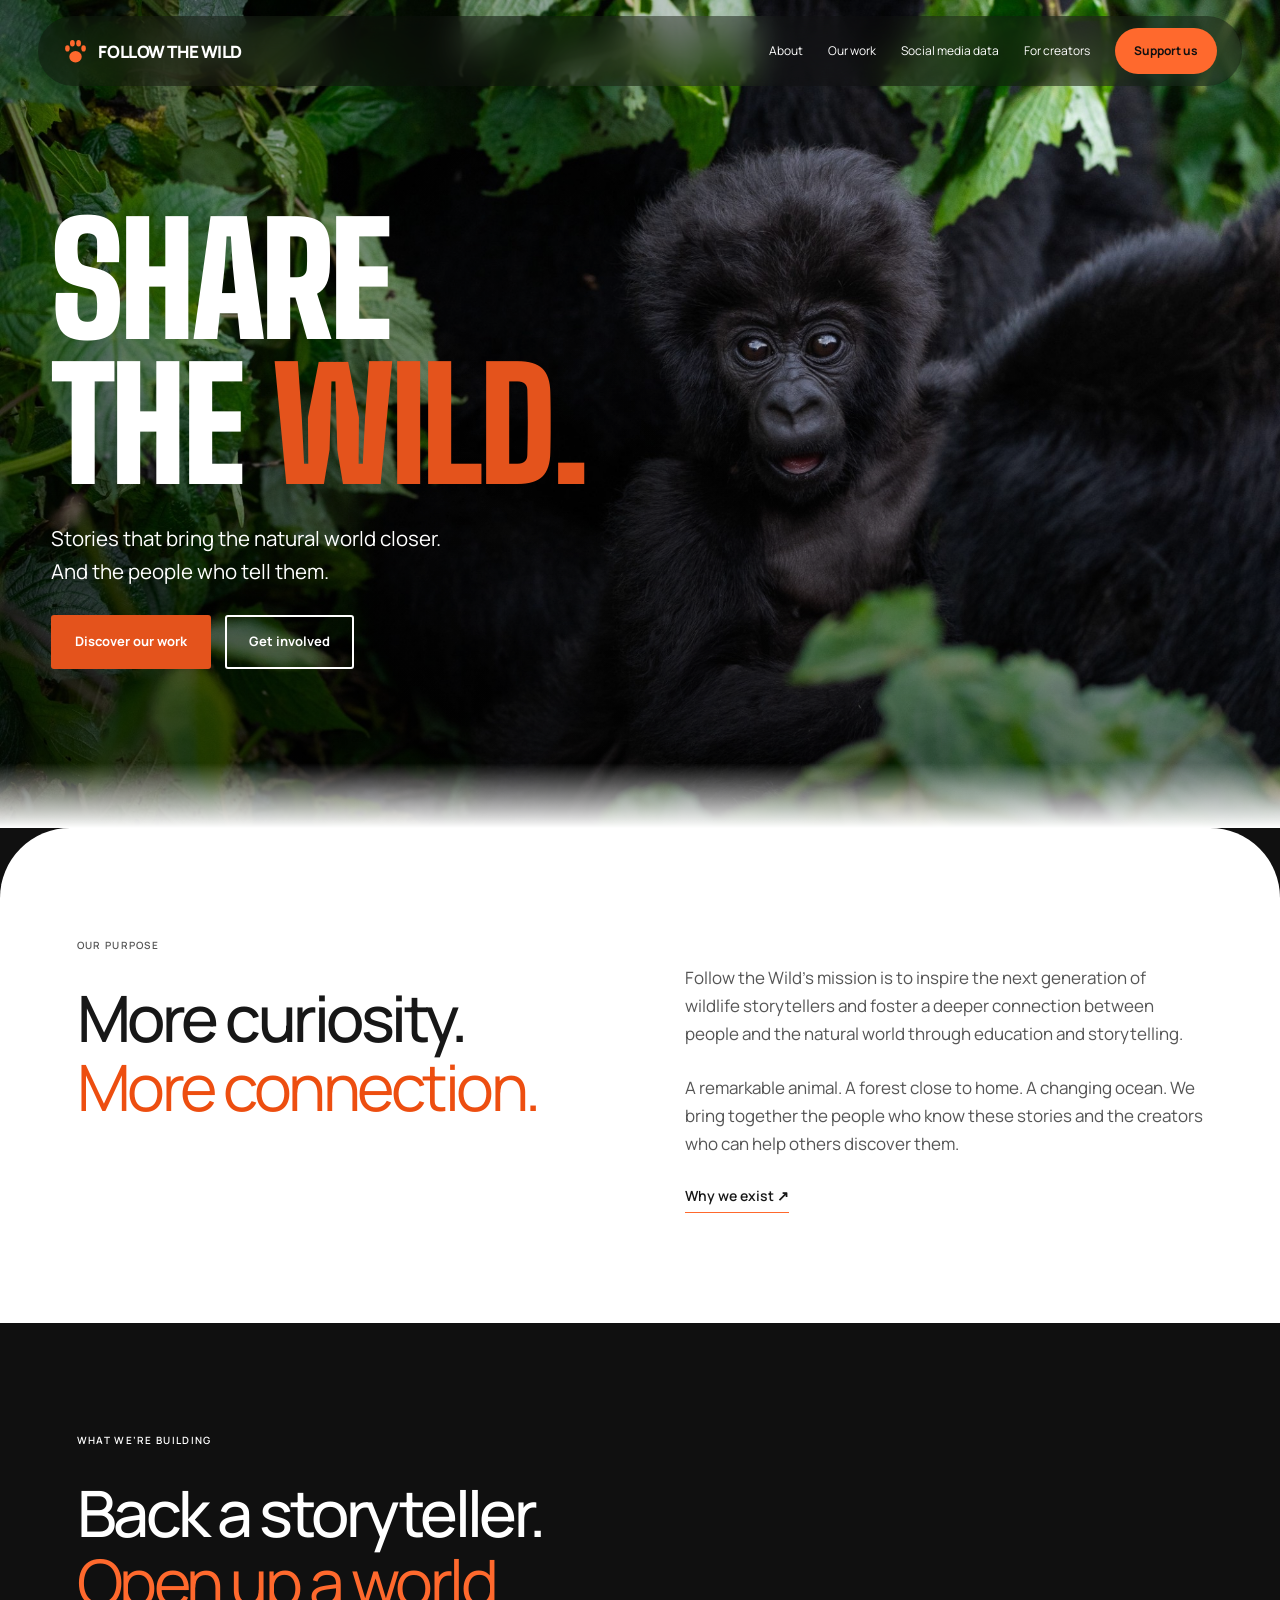
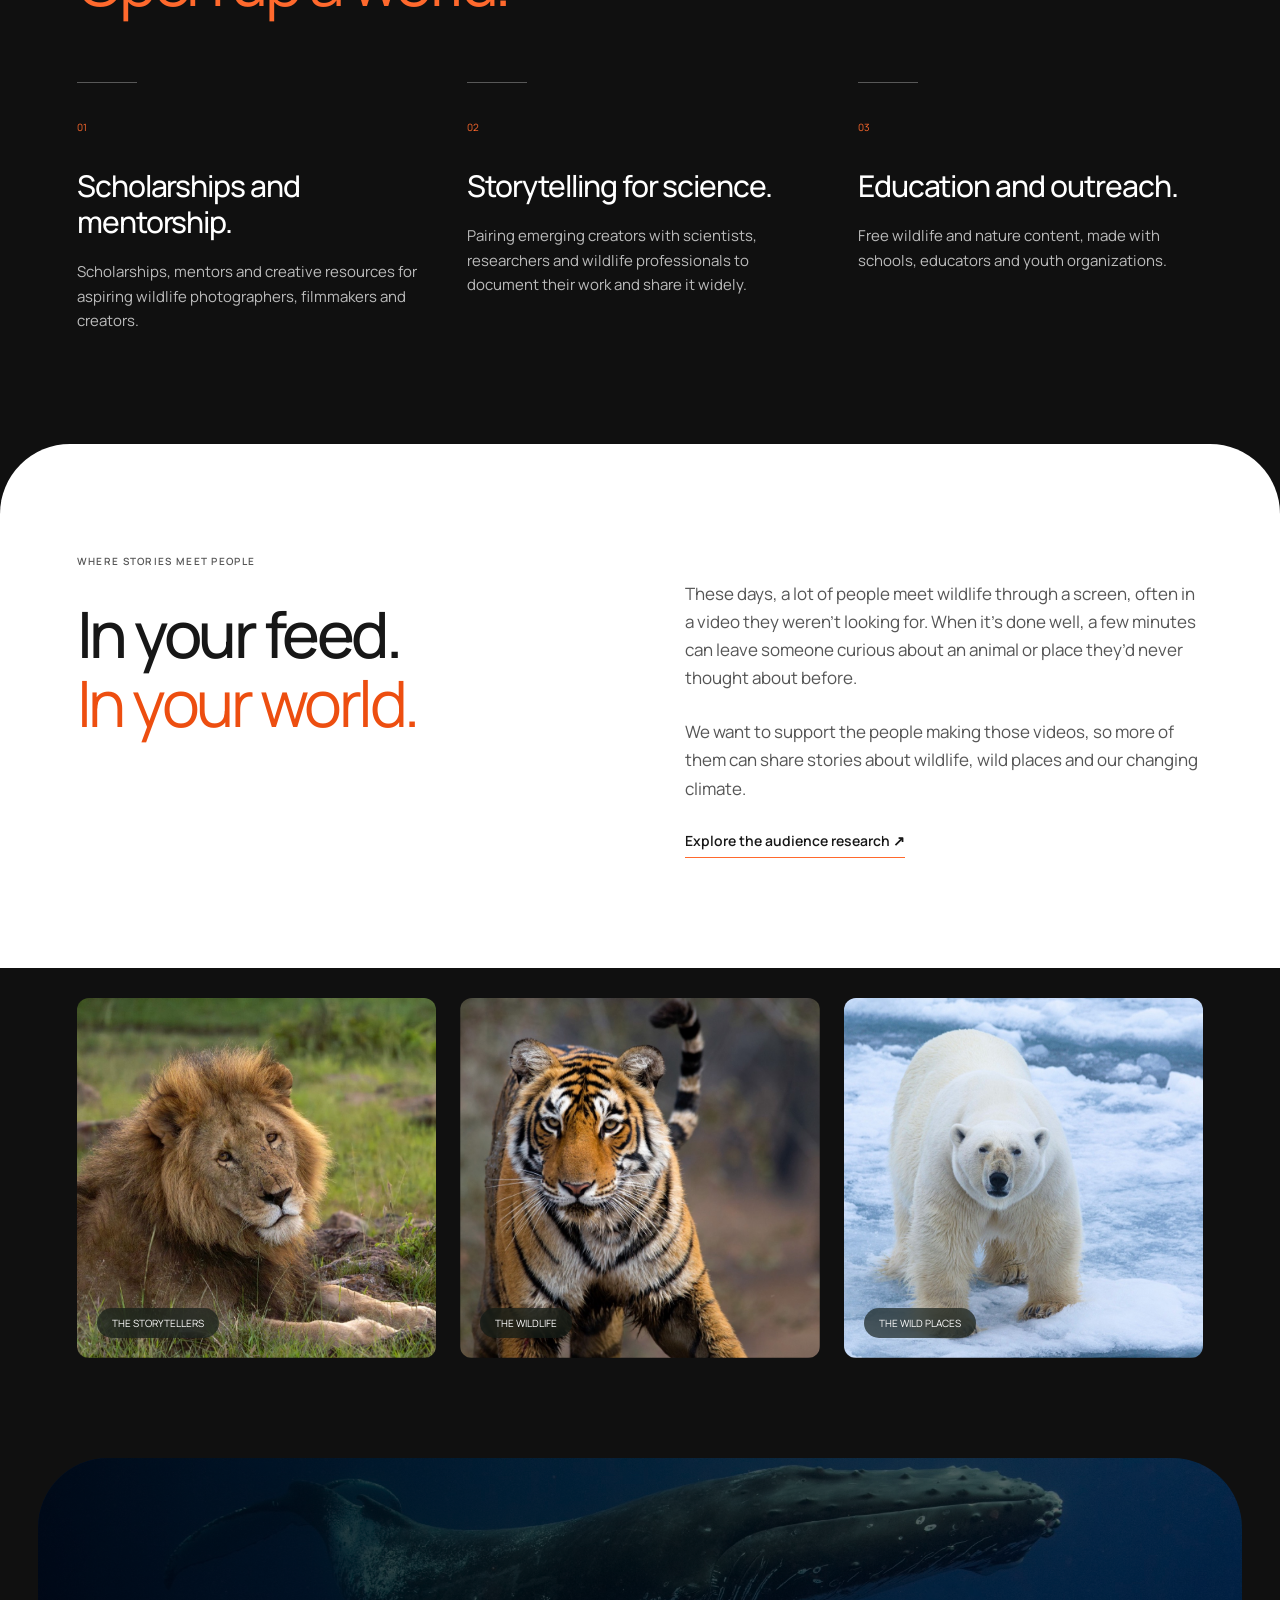
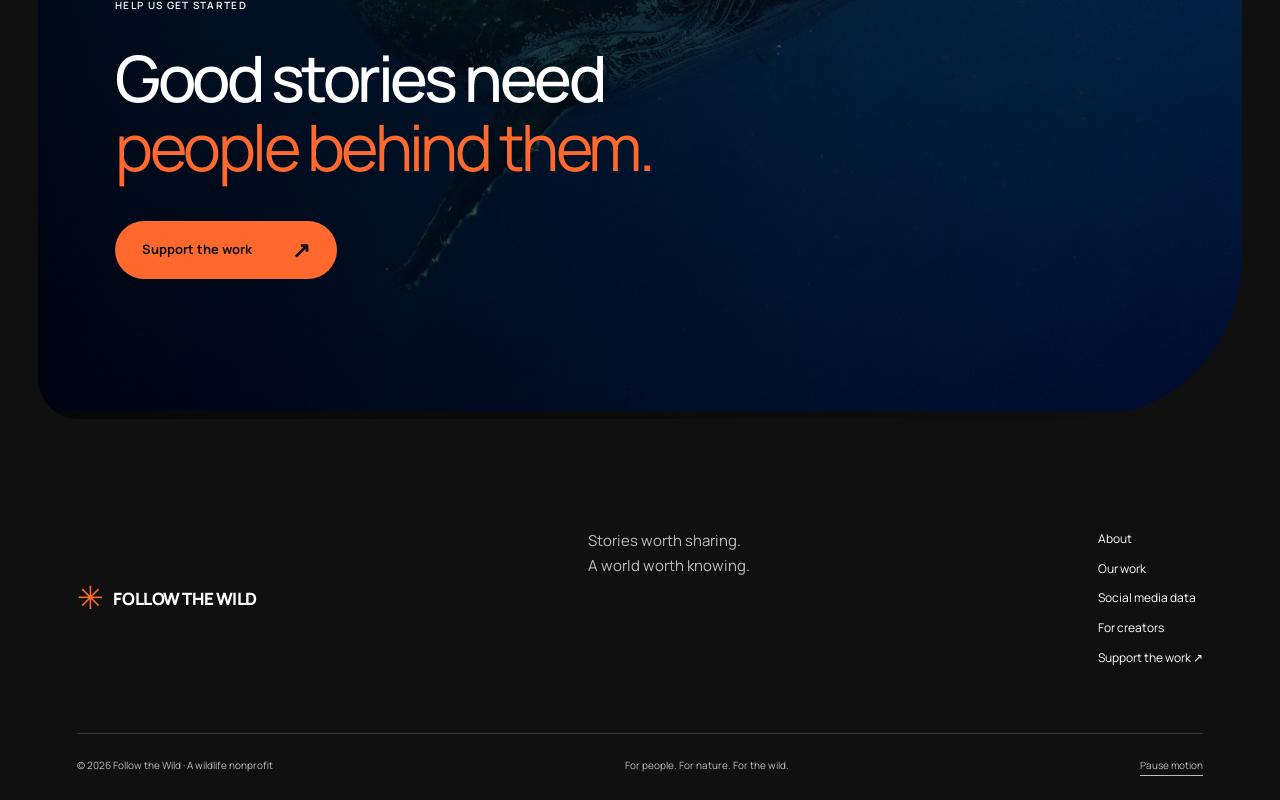
==== commit 565bd139: "Lion for The Storytellers on the home page Co-Authored-By: Claude Opus 5.5 <noreply@anthropic.com>" ====
--- a/index.html
+++ b/index.html
@@ -1,3 +1,3 @@
 <!doctype html>
 <html lang="en"><head><meta charset="utf-8"><meta name="viewport" content="width=device-width, initial-scale=1"><title>Wildlife, nature & storytelling · Follow the Wild</title><meta name="description" content="Inspiring the next generation of wildlife storytellers through scholarships, mentorship and free wildlife education."><meta property="og:title" content="Wildlife, nature & storytelling · Follow the Wild"><meta property="og:description" content="Inspiring the next generation of wildlife storytellers through scholarships, mentorship and free wildlife education."><meta property="og:image" content="https://followthewild.org/assets/share.jpg"><meta name="theme-color" content="#101b16"><link rel="canonical" href="https://followthewild.org/"><link rel="preconnect" href="https://fonts.googleapis.com"><link rel="preconnect" href="https://fonts.gstatic.com" crossorigin><link href="https://fonts.googleapis.com/css2?family=Manrope:wght@400;500;600;700;800&display=swap" rel="stylesheet"><link rel="stylesheet" href="assets/site.87edfcbe4a2d.css"><link rel="stylesheet" href="assets/organic.5ba958a516ce.css"><script src="assets/site.c8171e35bf1b.js" defer></script><link rel="stylesheet" href="https://fonts.googleapis.com/css2?family=Big+Shoulders+Display:wght@900&display=swap"></head>
-<body><a class="skip" href="#main">Skip to content</a><header class="site-nav"><a class="brand" href="index.html?release=20261113-1"><svg class="brand-paw" viewBox="0 0 24 28" aria-hidden="true"><g fill="currentColor"><ellipse cx="12" cy="19" rx="6" ry="5.5"/><ellipse cx="4.2" cy="11" rx="2.2" ry="3"/><ellipse cx="9" cy="6" rx="2.3" ry="3.2"/><ellipse cx="15" cy="6" rx="2.3" ry="3.2"/><ellipse cx="19.8" cy="11" rx="2.2" ry="3"/></g></svg> FOLLOW THE WILD</a><nav aria-label="Main navigation"><a href="about.html?release=20261113-1">About</a><a href="programs.html?release=20261113-1">Our work</a><a href="why-it-matters.html?release=20261113-1">Social media data</a><a class="creator-nav" href="get-involved.html?release=20261113-1">For creators</a><a class="button small" href="support.html?release=20261113-1">Support us</a></nav><button class="menu-toggle" aria-expanded="false" aria-controls="mobile-nav">Menu +</button></header><nav id="mobile-nav" class="mobile-nav" aria-label="Mobile navigation" hidden><a href="about.html?release=20261113-1">About</a><a href="programs.html?release=20261113-1">Our work</a><a href="why-it-matters.html?release=20261113-1">Social media data</a><a href="get-involved.html?release=20261113-1">For creators</a><a href="support.html?release=20261113-1">Support us</a></nav><main id="main"><section class="hero reference-hero"><img class="hero-image" src="assets/photos/baby-gorilla.jpg" alt="A young mountain gorilla looking out from the leaves" fetchpriority="high"><div class="hero-content wrap"><h1 aria-label="Follow the Wild"><span class="verb-slot" aria-hidden="true"><span id="hero-verb">Follow</span></span><span class="wild-word" aria-hidden="true"><span class="hero-the">The</span> Wild.</span></h1><div class="hero-bottom"><p>Stories that bring the natural world closer.<br>And the people who tell them.</p><a class="button" href="programs.html?release=20261113-1">Discover our work</a><a class="button hero-secondary" href="get-involved.html?release=20261113-1">Get involved</a></div></div><div class="hero-index" aria-hidden="true"><span id="verb-number">01</span> / 04</div></section><section class="section light" id="the-idea"><div class="wrap two-col"><div><p class="eyebrow">Our purpose</p><h2 class="reveal">More curiosity.<br><em>More connection.</em></h2></div><div><p class="body-copy">Follow the Wild’s mission is to inspire the next generation of wildlife storytellers and foster a deeper connection between people and the natural world through education and storytelling.</p><p class="body-copy">A remarkable animal. A forest close to home. A changing ocean. We bring together the people who know these stories and the creators who can help others discover them.</p><a class="text-link" href="about.html?release=20261113-1">Why we exist ↗</a></div></div></section><section class="section "><div class="wrap"><p class="eyebrow">What we’re building</p><h2 class="reveal">Back a storyteller.<br><em>Open up a world.</em></h2><div class="steps"><article class="reveal"><span>01</span><h3>Scholarships and mentorship.</h3><p>Scholarships, mentors and creative resources for aspiring wildlife photographers, filmmakers and creators.</p></article><article class="reveal"><span>02</span><h3>Storytelling for science.</h3><p>Pairing emerging creators with scientists, researchers and wildlife professionals to document their work and share it widely.</p></article><article class="reveal"><span>03</span><h3>Education and outreach.</h3><p>Free wildlife and nature content, made with schools, educators and youth organizations.</p></article></div></div></section><section class="section light"><div class="wrap two-col"><div><p class="eyebrow">Where stories meet people</p><h2 class="reveal">In your feed.<br><em>In your world.</em></h2></div><div><p class="body-copy">These days, a lot of people meet wildlife through a screen, often in a video they weren’t looking for. When it’s done well, a few minutes can leave someone curious about an animal or place they’d never thought about before.</p><p class="body-copy">We want to support the people making those videos, so more of them can share stories about wildlife, wild places and our changing climate.</p><a class="text-link" href="why-it-matters.html?release=20261113-1">Explore the audience research ↗</a></div></div></section><section class="photo-strip" aria-label="Stories from the natural world"><figure><img style="object-position:30% 72%" src="assets/photos/bears-drinking.jpg" alt="Two brown bears drinking at the edge of a river" loading="lazy"><figcaption>THE STORYTELLERS</figcaption></figure><figure><img style="object-position:35% 40%" src="assets/photos/tiger-stare.jpg" alt="A tiger walking straight toward the camera" loading="lazy"><figcaption>THE WILDLIFE</figcaption></figure><figure><img style="object-position:40% 50%" src="assets/photos/polar-bear-ice.jpg" alt="A polar bear walking toward the camera across sea ice" loading="lazy"><figcaption>THE WILD PLACES</figcaption></figure></section><section class="closing"><img src="assets/photos/humpback-dive.jpg" alt="A humpback whale beneath the surface" loading="lazy"><div class="wrap"><p class="eyebrow">Help us get started</p><h2 class="reveal">Good stories need<br><em>people behind them.</em></h2><a class="button" href="support.html?release=20261113-1">Support the work <span>↗</span></a></div></section></main><footer><div class="footer-top"><a class="brand" href="index.html?release=20261113-1"><span class="brand-symbol">✳</span> FOLLOW THE WILD</a><p>Stories worth sharing.<br>A world worth knowing.</p><div class="footer-links"><a href="about.html?release=20261113-1">About</a><a href="programs.html?release=20261113-1">Our work</a><a href="why-it-matters.html?release=20261113-1">Social media data</a><a href="get-involved.html?release=20261113-1">For creators</a><a href="support.html?release=20261113-1">Support the work ↗</a></div></div><div class="footer-base"><span>© 2026 Follow the Wild · A wildlife nonprofit</span><span>For people. For nature. For the wild.</span><button id="motion-toggle" aria-pressed="false">Pause motion</button></div></footer></body></html>+<body><a class="skip" href="#main">Skip to content</a><header class="site-nav"><a class="brand" href="index.html?release=20261113-1"><svg class="brand-paw" viewBox="0 0 24 28" aria-hidden="true"><g fill="currentColor"><ellipse cx="12" cy="19" rx="6" ry="5.5"/><ellipse cx="4.2" cy="11" rx="2.2" ry="3"/><ellipse cx="9" cy="6" rx="2.3" ry="3.2"/><ellipse cx="15" cy="6" rx="2.3" ry="3.2"/><ellipse cx="19.8" cy="11" rx="2.2" ry="3"/></g></svg> FOLLOW THE WILD</a><nav aria-label="Main navigation"><a href="about.html?release=20261113-1">About</a><a href="programs.html?release=20261113-1">Our work</a><a href="why-it-matters.html?release=20261113-1">Social media data</a><a class="creator-nav" href="get-involved.html?release=20261113-1">For creators</a><a class="button small" href="support.html?release=20261113-1">Support us</a></nav><button class="menu-toggle" aria-expanded="false" aria-controls="mobile-nav">Menu +</button></header><nav id="mobile-nav" class="mobile-nav" aria-label="Mobile navigation" hidden><a href="about.html?release=20261113-1">About</a><a href="programs.html?release=20261113-1">Our work</a><a href="why-it-matters.html?release=20261113-1">Social media data</a><a href="get-involved.html?release=20261113-1">For creators</a><a href="support.html?release=20261113-1">Support us</a></nav><main id="main"><section class="hero reference-hero"><img class="hero-image" src="assets/photos/baby-gorilla.jpg" alt="A young mountain gorilla looking out from the leaves" fetchpriority="high"><div class="hero-content wrap"><h1 aria-label="Follow the Wild"><span class="verb-slot" aria-hidden="true"><span id="hero-verb">Follow</span></span><span class="wild-word" aria-hidden="true"><span class="hero-the">The</span> Wild.</span></h1><div class="hero-bottom"><p>Stories that bring the natural world closer.<br>And the people who tell them.</p><a class="button" href="programs.html?release=20261113-1">Discover our work</a><a class="button hero-secondary" href="get-involved.html?release=20261113-1">Get involved</a></div></div><div class="hero-index" aria-hidden="true"><span id="verb-number">01</span> / 04</div></section><section class="section light" id="the-idea"><div class="wrap two-col"><div><p class="eyebrow">Our purpose</p><h2 class="reveal">More curiosity.<br><em>More connection.</em></h2></div><div><p class="body-copy">Follow the Wild’s mission is to inspire the next generation of wildlife storytellers and foster a deeper connection between people and the natural world through education and storytelling.</p><p class="body-copy">A remarkable animal. A forest close to home. A changing ocean. We bring together the people who know these stories and the creators who can help others discover them.</p><a class="text-link" href="about.html?release=20261113-1">Why we exist ↗</a></div></div></section><section class="section "><div class="wrap"><p class="eyebrow">What we’re building</p><h2 class="reveal">Back a storyteller.<br><em>Open up a world.</em></h2><div class="steps"><article class="reveal"><span>01</span><h3>Scholarships and mentorship.</h3><p>Scholarships, mentors and creative resources for aspiring wildlife photographers, filmmakers and creators.</p></article><article class="reveal"><span>02</span><h3>Storytelling for science.</h3><p>Pairing emerging creators with scientists, researchers and wildlife professionals to document their work and share it widely.</p></article><article class="reveal"><span>03</span><h3>Education and outreach.</h3><p>Free wildlife and nature content, made with schools, educators and youth organizations.</p></article></div></div></section><section class="section light"><div class="wrap two-col"><div><p class="eyebrow">Where stories meet people</p><h2 class="reveal">In your feed.<br><em>In your world.</em></h2></div><div><p class="body-copy">These days, a lot of people meet wildlife through a screen, often in a video they weren’t looking for. When it’s done well, a few minutes can leave someone curious about an animal or place they’d never thought about before.</p><p class="body-copy">We want to support the people making those videos, so more of them can share stories about wildlife, wild places and our changing climate.</p><a class="text-link" href="why-it-matters.html?release=20261113-1">Explore the audience research ↗</a></div></div></section><section class="photo-strip" aria-label="Stories from the natural world"><figure><img style="object-position:50% 50%" src="assets/photos/lion-resting.jpg" alt="A male lion resting in the grass, looking back" loading="lazy"><figcaption>THE STORYTELLERS</figcaption></figure><figure><img style="object-position:35% 40%" src="assets/photos/tiger-stare.jpg" alt="A tiger walking straight toward the camera" loading="lazy"><figcaption>THE WILDLIFE</figcaption></figure><figure><img style="object-position:40% 50%" src="assets/photos/polar-bear-ice.jpg" alt="A polar bear walking toward the camera across sea ice" loading="lazy"><figcaption>THE WILD PLACES</figcaption></figure></section><section class="closing"><img src="assets/photos/humpback-dive.jpg" alt="A humpback whale beneath the surface" loading="lazy"><div class="wrap"><p class="eyebrow">Help us get started</p><h2 class="reveal">Good stories need<br><em>people behind them.</em></h2><a class="button" href="support.html?release=20261113-1">Support the work <span>↗</span></a></div></section></main><footer><div class="footer-top"><a class="brand" href="index.html?release=20261113-1"><span class="brand-symbol">✳</span> FOLLOW THE WILD</a><p>Stories worth sharing.<br>A world worth knowing.</p><div class="footer-links"><a href="about.html?release=20261113-1">About</a><a href="programs.html?release=20261113-1">Our work</a><a href="why-it-matters.html?release=20261113-1">Social media data</a><a href="get-involved.html?release=20261113-1">For creators</a><a href="support.html?release=20261113-1">Support the work ↗</a></div></div><div class="footer-base"><span>© 2026 Follow the Wild · A wildlife nonprofit</span><span>For people. For nature. For the wild.</span><button id="motion-toggle" aria-pressed="false">Pause motion</button></div></footer></body></html>
